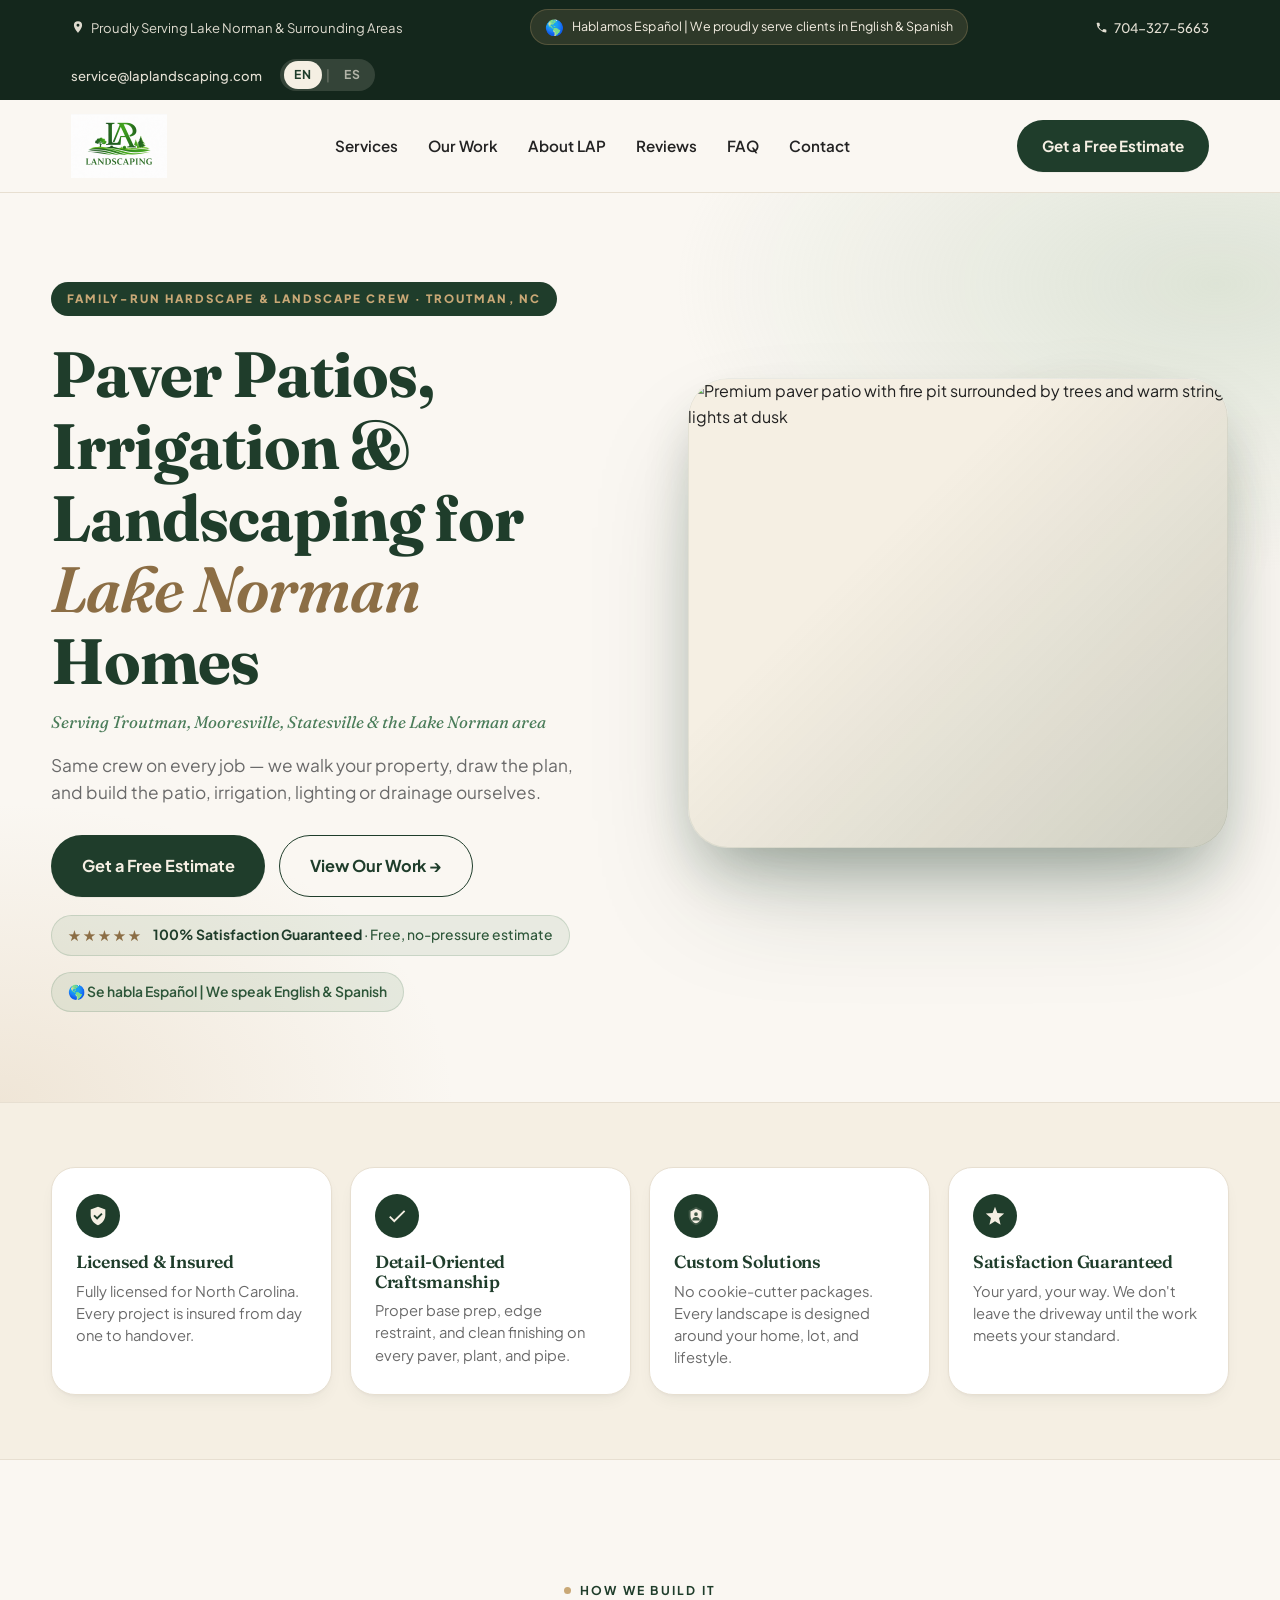
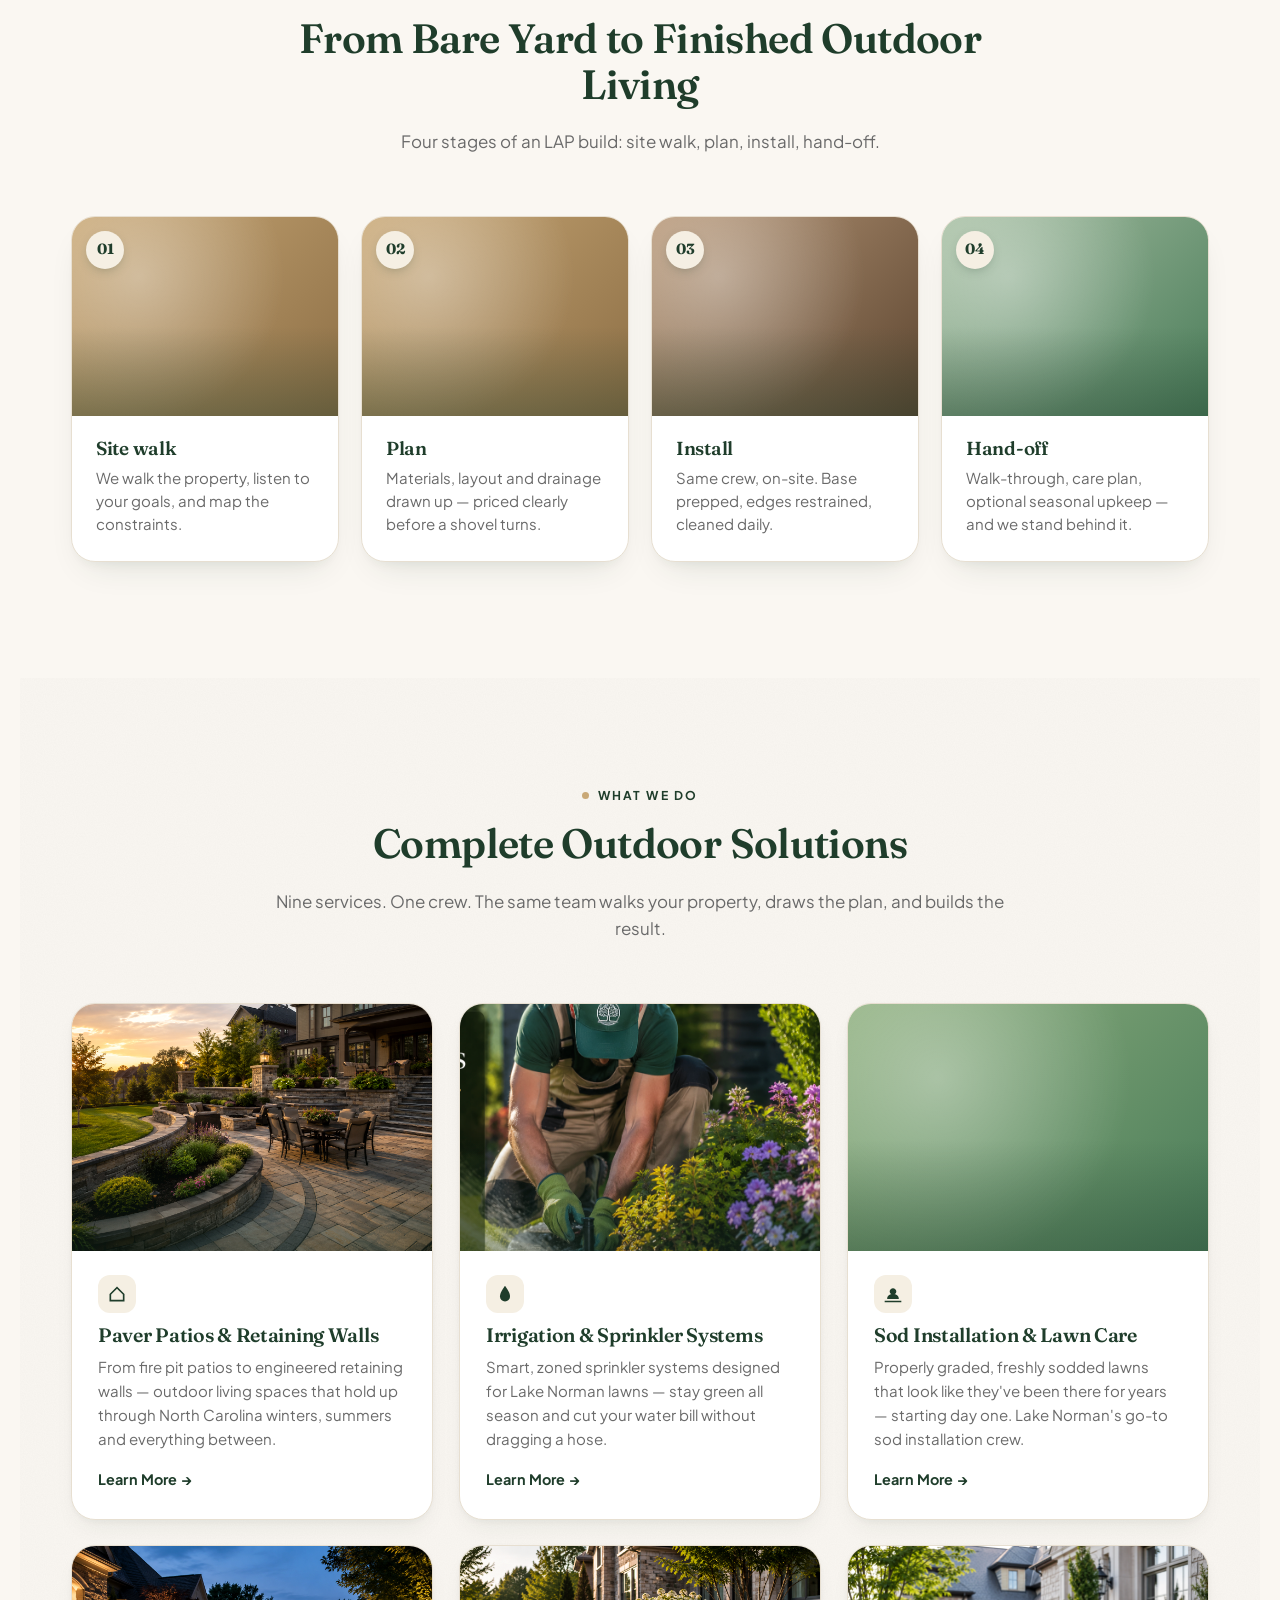
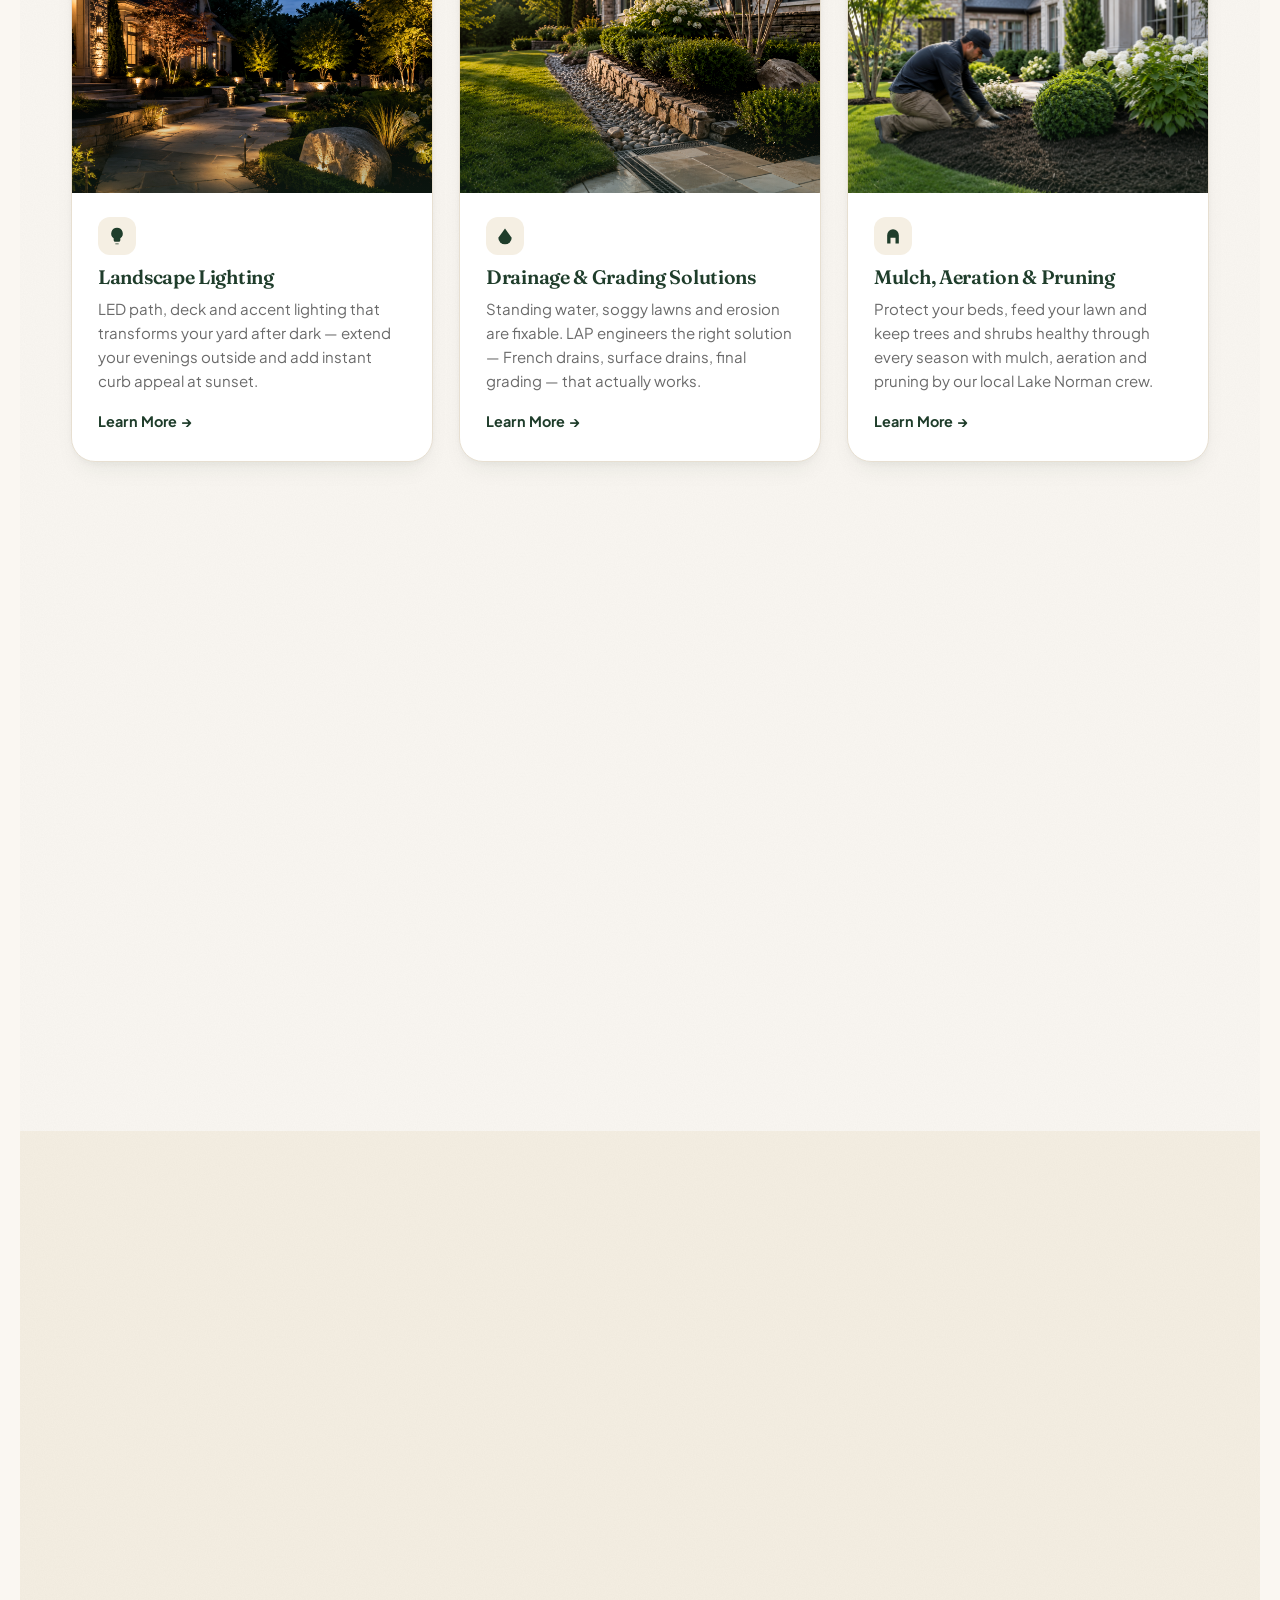
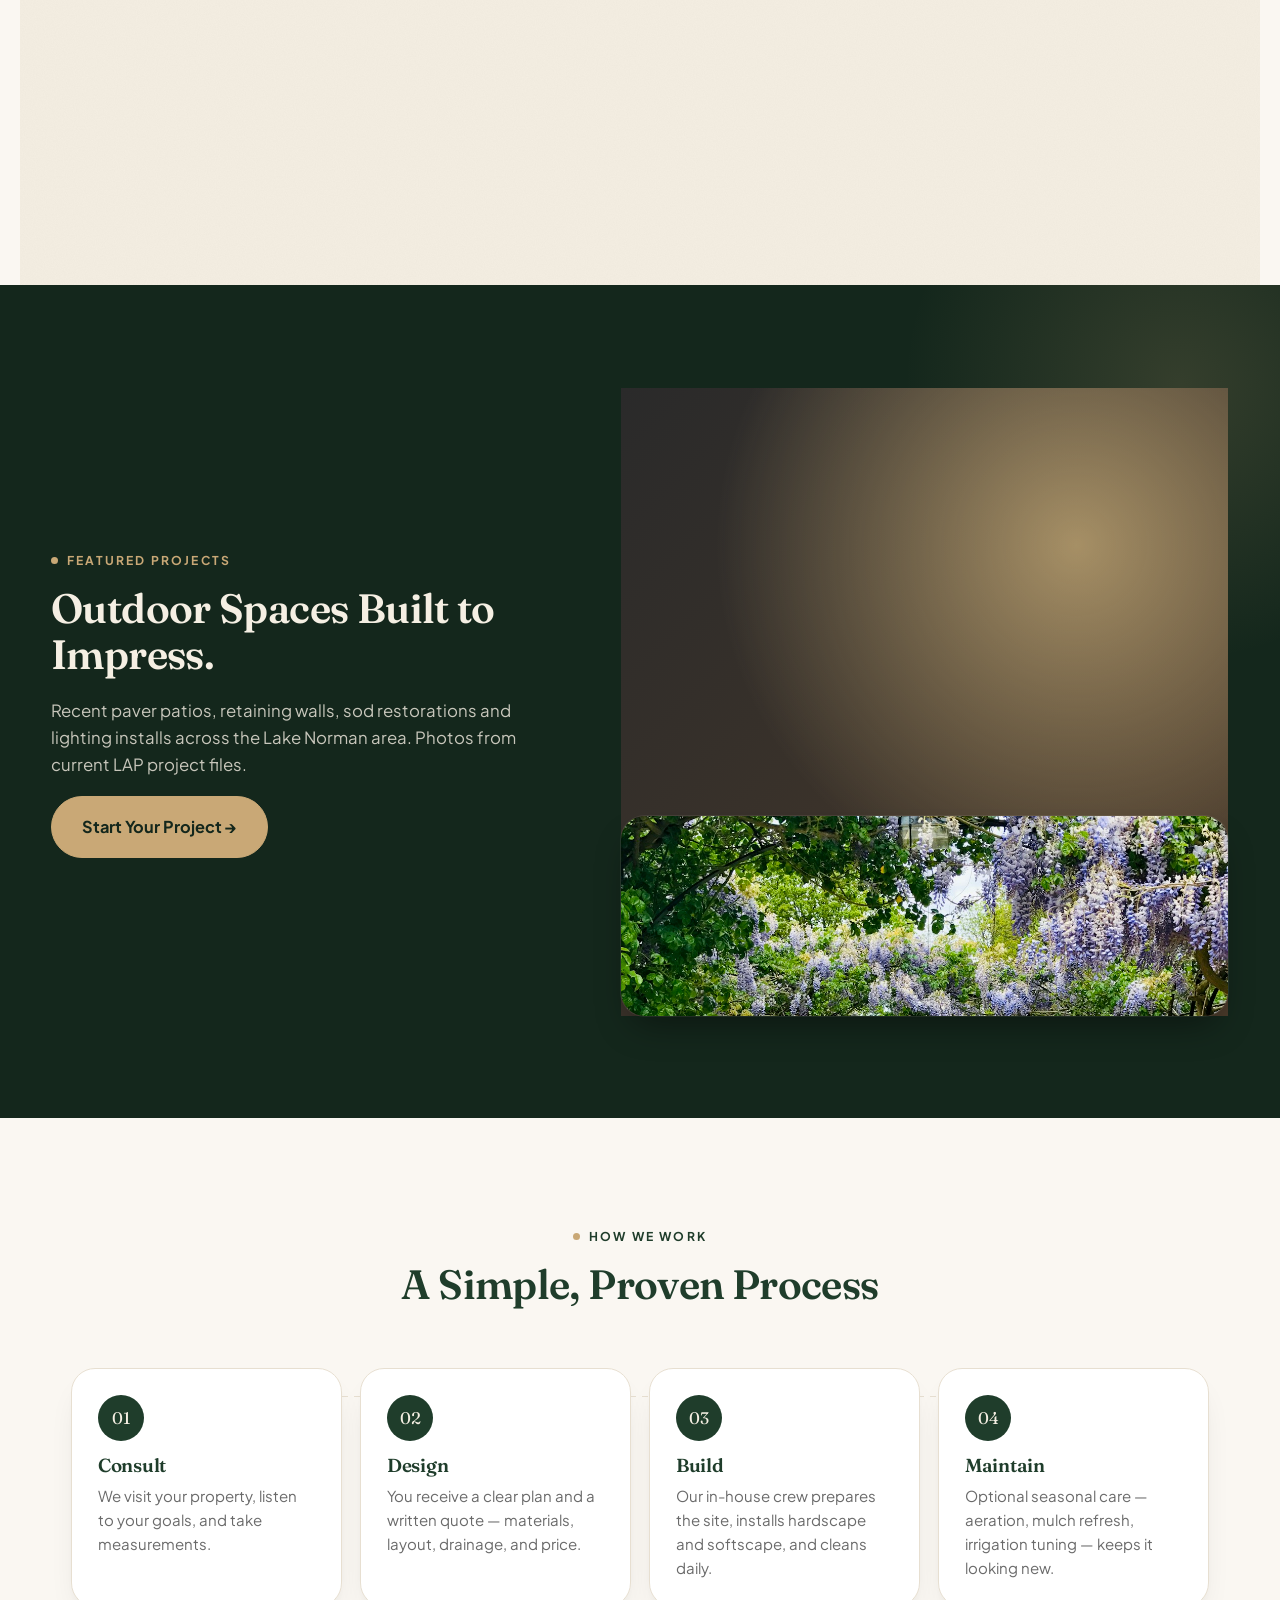
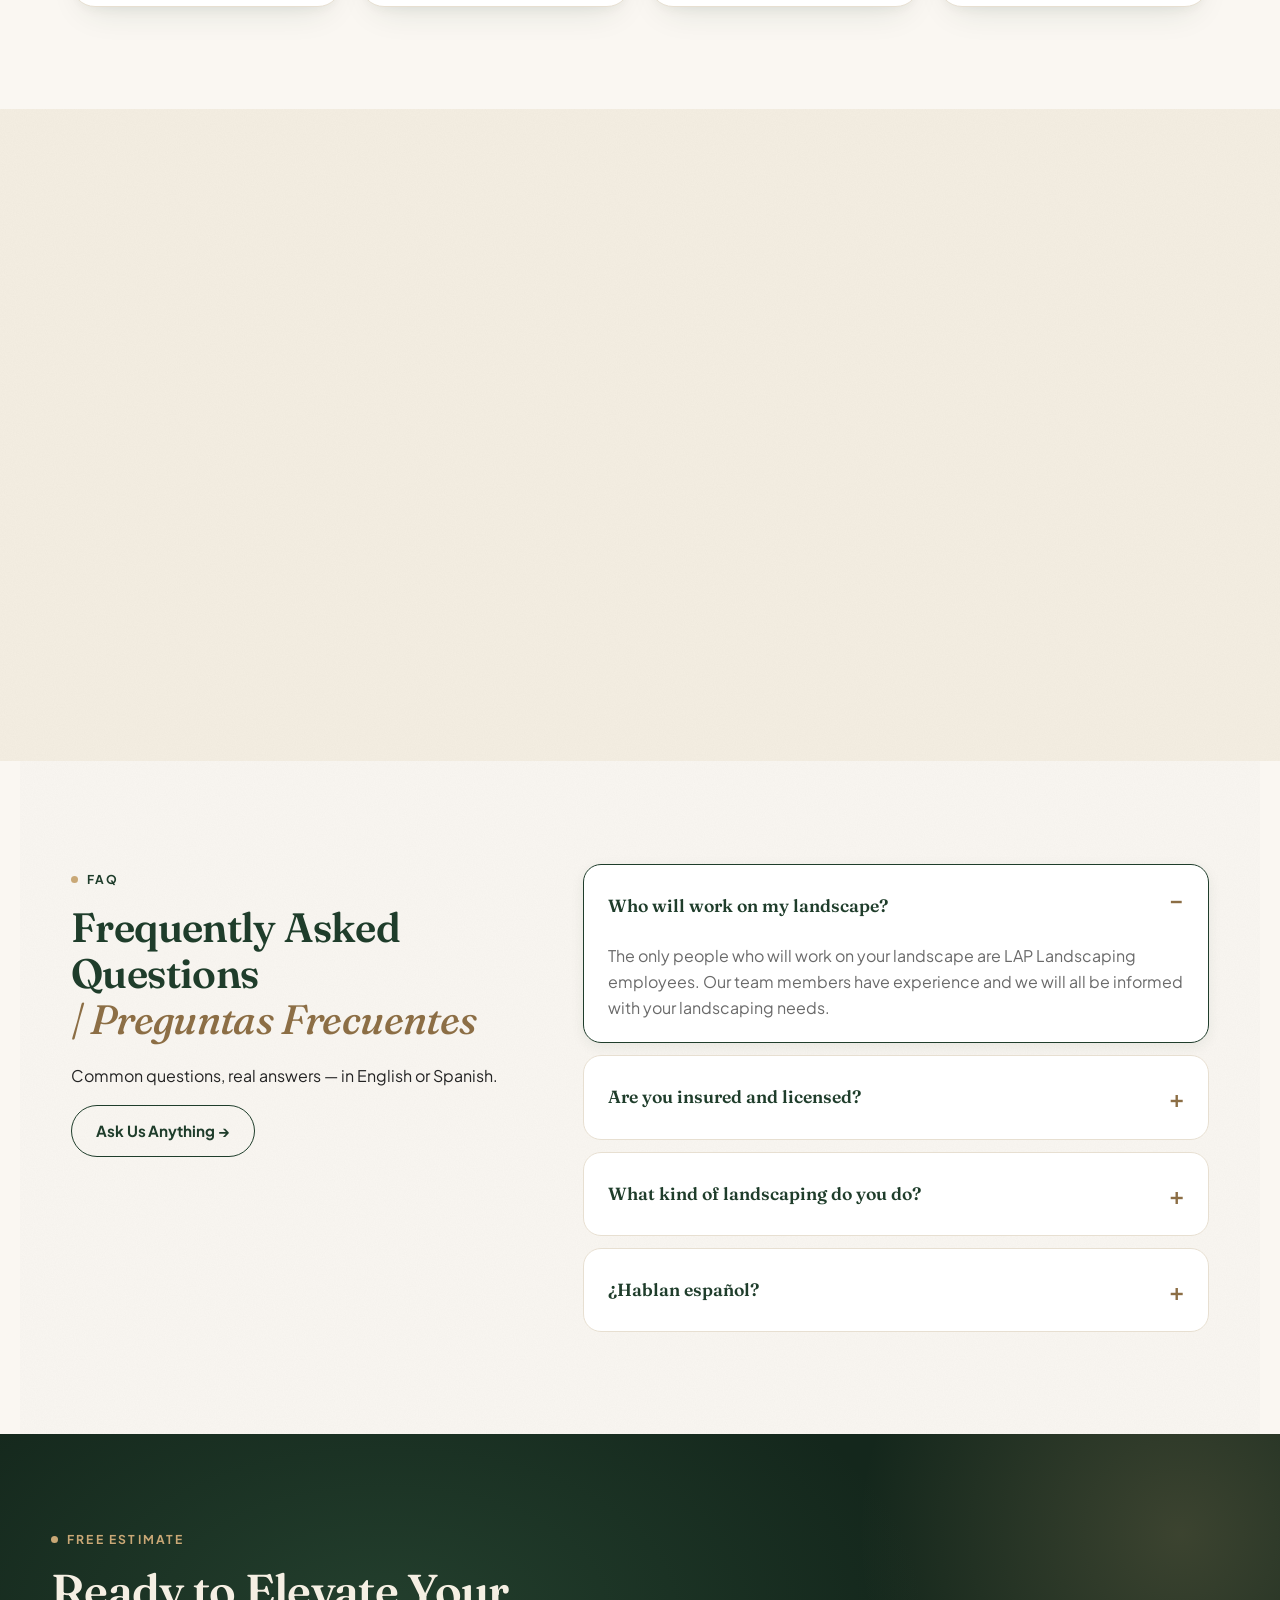
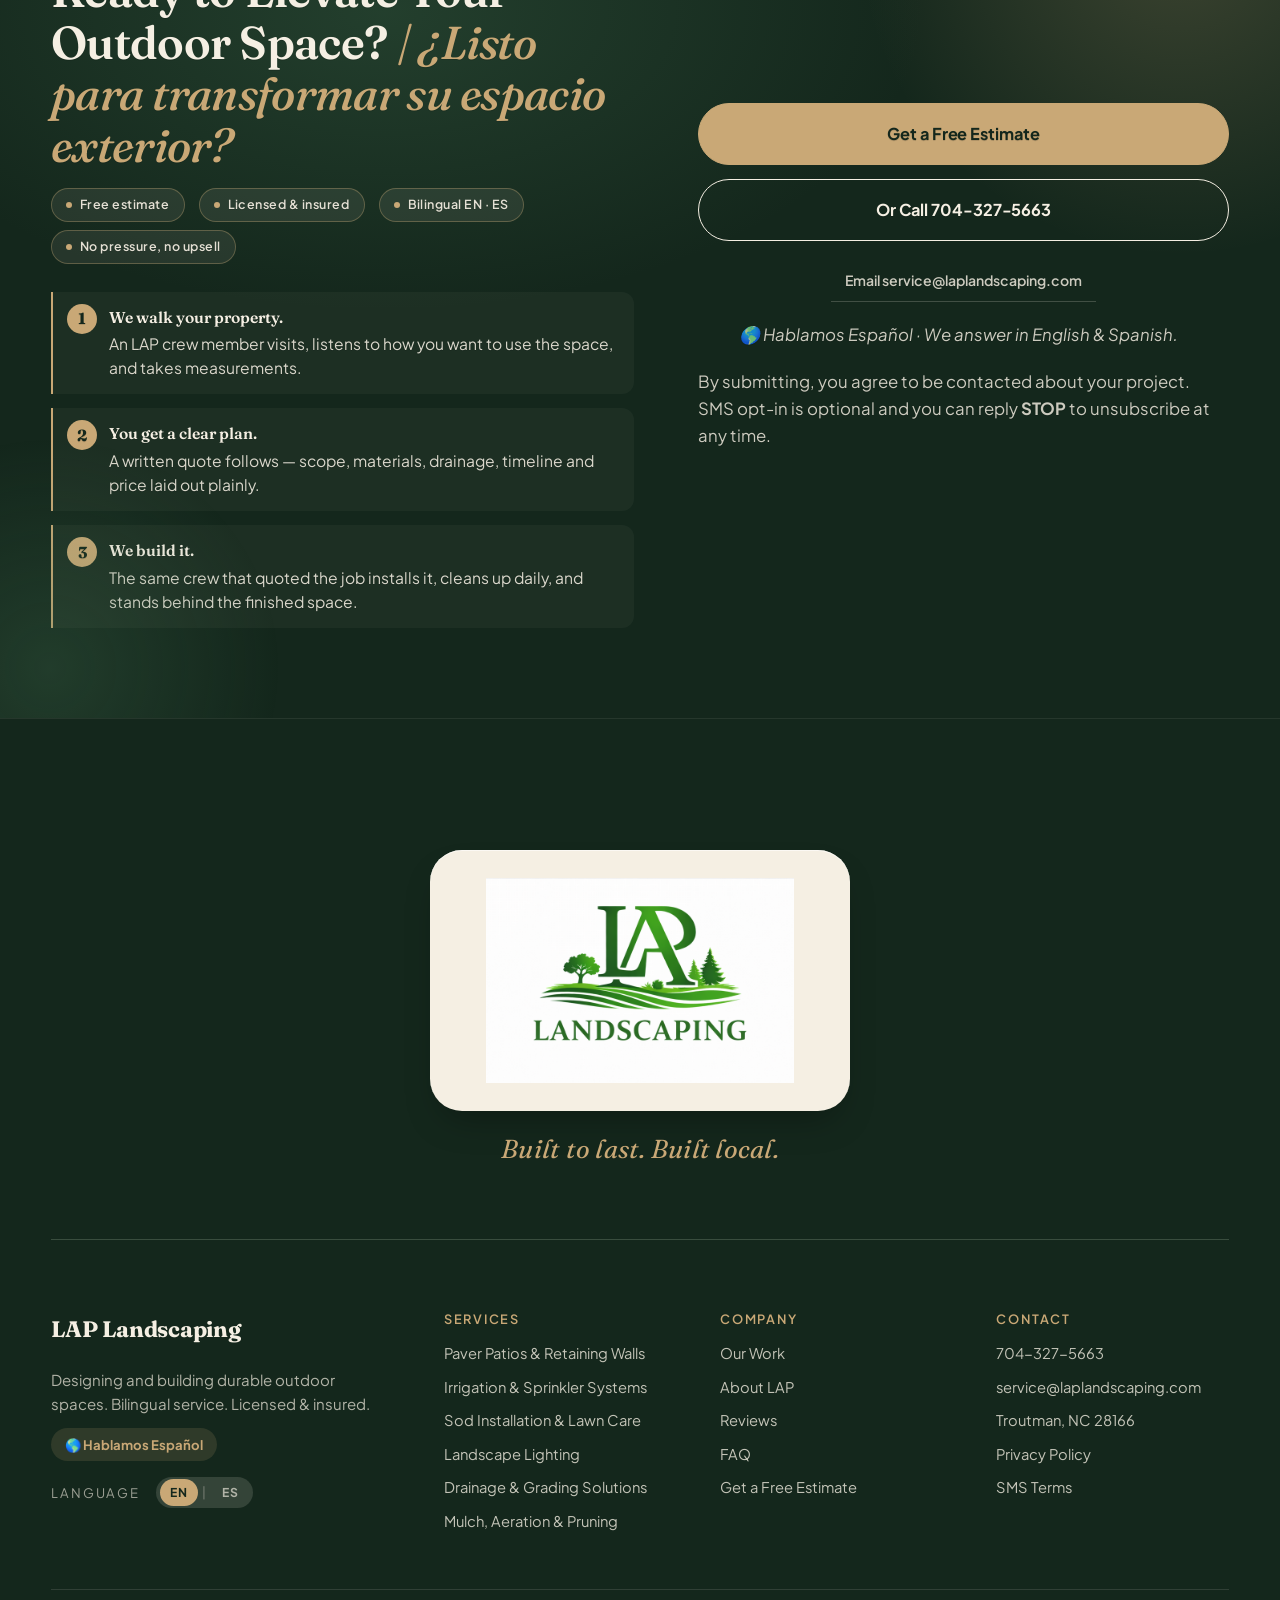
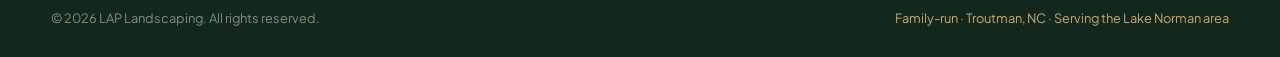
==== index.html @ 4a68ebb1 "feat: add hero photos + LAP logo badge to 3 new service pages" ====
<!doctype html>
<html lang="en" data-lang="en">
<head>
<meta charset="utf-8" />
<meta name="viewport" content="width=device-width, initial-scale=1" />
<title data-i18n="meta.title">Landscaping &amp; Paver Patios in Troutman &amp; Lake Norman NC | LAP</title>
<meta name="description" data-i18n-attr="content" data-i18n="meta.desc" content="LAP Landscaping — family-run hardscape &amp; landscape crew in Troutman NC. Paver patios, irrigation, lighting, drainage. Bilingual. Licensed. Free estimates." />
<meta name="theme-color" content="#1F3D2B" />

<link rel="canonical" href="https://laplandscaping.com/" />
<link rel="alternate" hreflang="en" href="https://laplandscaping.com/" />
<link rel="alternate" hreflang="es" href="https://laplandscaping.com/?lang=es" />
<link rel="alternate" hreflang="x-default" href="https://laplandscaping.com/" />

<meta property="og:type" content="website" />
<meta property="og:site_name" content="LAP Landscaping" />
<meta property="og:title" content="Landscaping & Paver Patios in Troutman & Lake Norman NC | LAP" />
<meta property="og:description" content="Family-run hardscape & landscape crew serving Troutman, Mooresville, Statesville and the Lake Norman area. Bilingual. Licensed & insured. Free estimates." />
<meta property="og:url" content="https://laplandscaping.com/" />
<meta property="og:image" content="https://laplandscaping.com/reference/photos/lap-patio-hero.png" />
<meta property="og:image:width" content="1200" />
<meta property="og:image:height" content="630" />
<meta property="og:locale" content="en_US" />
<meta property="og:locale:alternate" content="es_US" />
<meta name="twitter:card" content="summary_large_image" />
<meta name="twitter:title" content="Landscaping & Paver Patios in Troutman & Lake Norman NC | LAP" />
<meta name="twitter:description" content="Family-run hardscape & landscape crew serving Troutman, Mooresville, Statesville and the Lake Norman area. Bilingual. Licensed. Free estimates." />
<meta name="twitter:image" content="https://laplandscaping.com/reference/photos/lap-patio-hero.png" />

<link rel="preconnect" href="https://fonts.googleapis.com" />
<link rel="preconnect" href="https://fonts.gstatic.com" crossorigin />
<link rel="preconnect" href="https://images.unsplash.com" />
<link href="https://fonts.googleapis.com/css2?family=Fraunces:opsz,wght@9..144,400;9..144,500;9..144,600;9..144,700;9..144,800&family=Plus+Jakarta+Sans:wght@400;500;600;700;800&display=swap" rel="stylesheet" />
<link rel="icon" href="reference/lap-logo.png" type="image/png" />
<link rel="stylesheet" href="styles.css" />

<script type="application/ld+json">
{
  "@context": "https://schema.org",
  "@type": "LandscapingBusiness",
  "@id": "https://laplandscaping.com/#business",
  "name": "LAP Landscaping",
  "url": "https://laplandscaping.com/",
  "image": "https://laplandscaping.com/reference/photos/lap-patio-hero.png",
  "logo": "https://laplandscaping.com/reference/lap-logo.png",
  "telephone": "+1-704-327-5663",
  "email": "service@laplandscaping.com",
  "priceRange": "$$",
  "address": {
    "@type": "PostalAddress",
    "streetAddress": "",
    "addressLocality": "Troutman",
    "addressRegion": "NC",
    "postalCode": "28166",
    "addressCountry": "US"
  },
  "geo": {
    "@type": "GeoCoordinates",
    "latitude": 35.6843,
    "longitude": -80.8970
  },
  "areaServed": [
    {"@type": "City", "name": "Troutman"},
    {"@type": "City", "name": "Mooresville"},
    {"@type": "City", "name": "Statesville"},
    {"@type": "City", "name": "Davidson"},
    {"@type": "City", "name": "Cornelius"},
    {"@type": "City", "name": "Huntersville"},
    {"@type": "Place", "name": "Lake Norman"}
  ],
  "openingHoursSpecification": [
    {"@type": "OpeningHoursSpecification", "dayOfWeek": ["Monday","Tuesday","Wednesday","Thursday","Friday"], "opens": "07:00", "closes": "17:00"},
    {"@type": "OpeningHoursSpecification", "dayOfWeek": "Saturday", "opens": "08:00", "closes": "14:00"}
  ],
  "knowsLanguage": ["en", "es"],
  "makesOffer": [
    {"@type": "Offer", "itemOffered": {"@type": "Service", "name": "Paver Patios & Retaining Walls"}},
    {"@type": "Offer", "itemOffered": {"@type": "Service", "name": "Irrigation & Sprinkler Systems"}},
    {"@type": "Offer", "itemOffered": {"@type": "Service", "name": "Sod Installation & Lawn Care"}},
    {"@type": "Offer", "itemOffered": {"@type": "Service", "name": "Landscape Lighting"}},
    {"@type": "Offer", "itemOffered": {"@type": "Service", "name": "Drainage & Grading Solutions"}},
    {"@type": "Offer", "itemOffered": {"@type": "Service", "name": "Mulch, Aeration & Pruning"}}
  ]
}
</script>
<script type="application/ld+json">
{
  "@context": "https://schema.org",
  "@type": "FAQPage",
  "mainEntity": [
    {
      "@type": "Question",
      "name": "Who will work on my landscape?",
      "acceptedAnswer": {"@type": "Answer", "text": "Only LAP Landscaping employees work on your landscape. The same crew that quotes the job is the crew that builds it."}
    },
    {
      "@type": "Question",
      "name": "Are you insured and licensed?",
      "acceptedAnswer": {"@type": "Answer", "text": "Yes. LAP Landscaping carries the licenses required for our area and insurance on every project."}
    },
    {
      "@type": "Question",
      "name": "What kind of landscaping do you do?",
      "acceptedAnswer": {"@type": "Answer", "text": "Paver patios, walkways, retaining walls, irrigation and sprinkler systems, sod installation, landscape lighting, drainage and grading, mulch, aeration, pruning, tree and shrub installation."}
    },
    {
      "@type": "Question",
      "name": "¿Hablan español?",
      "acceptedAnswer": {"@type": "Answer", "text": "Sí. Tenemos personal bilingüe disponible. Solicite su presupuesto gratuito sin compromiso — atendemos en inglés y español."}
    }
  ]
}
</script>
</head>
<body>

<!-- ========== UTILITY BAR ========== -->
<div class="util" aria-label="Service area and contact">
  <div class="util-inner">
    <span class="util-loc">
      <svg viewBox="0 0 24 24" width="14" height="14" aria-hidden="true"><path fill="currentColor" d="M12 2a7 7 0 0 0-7 7c0 5 7 13 7 13s7-8 7-13a7 7 0 0 0-7-7Zm0 9.5A2.5 2.5 0 1 1 12 6.5a2.5 2.5 0 0 1 0 5Z"/></svg>
      <span data-i18n="util.area">Proudly Serving Lake Norman &amp; Surrounding Areas</span>
    </span>
    <span class="util-spacer" aria-hidden="true"></span>
    <span class="util-bilingual">
      <span class="bilingual-flag" aria-hidden="true">🌎</span>
      <span data-i18n="util.bilingual">Hablamos Español | We proudly serve clients in English &amp; Spanish</span>
    </span>
    <span class="util-spacer" aria-hidden="true"></span>
    <a class="util-link" href="tel:+17043275663" aria-label="Call 704-327-5663">
      <svg viewBox="0 0 24 24" width="13" height="13" aria-hidden="true"><path fill="currentColor" d="M6.6 10.8a15.5 15.5 0 0 0 6.6 6.6l2.2-2.2a1 1 0 0 1 1-.25 11.4 11.4 0 0 0 3.6.57 1 1 0 0 1 1 1V20a1 1 0 0 1-1 1A18 18 0 0 1 3 4a1 1 0 0 1 1-1h3.5a1 1 0 0 1 1 1 11.4 11.4 0 0 0 .57 3.6 1 1 0 0 1-.25 1Z"/></svg>
      704-327-5663
    </a>
    <a class="util-link util-mail" href="mailto:service@laplandscaping.com">service@laplandscaping.com</a>
    <div class="lang-toggle" role="group" aria-label="Language">
      <button type="button" class="lang-btn is-active" data-lang-btn="en" aria-pressed="true">EN</button>
      <span aria-hidden="true">|</span>
      <button type="button" class="lang-btn" data-lang-btn="es" aria-pressed="false">ES</button>
    </div>
  </div>
</div>

<!-- ========== HEADER ========== -->
<header class="hdr" id="top">
  <div class="hdr-inner">
    <a href="#top" class="brand" aria-label="LAP Landscaping home">
      <img src="reference/lap-logo.png" alt="LAP Landscaping" class="brand-logo" />
    </a>
    <nav class="nav" aria-label="Primary">
      <a href="#services" data-i18n="nav.services">Services</a>
      <a href="#projects" data-i18n="nav.work">Our Work</a>
      <a href="#about" data-i18n="nav.about">About LAP</a>
      <a href="#reviews" data-i18n="nav.reviews">Reviews</a>
      <a href="#faq" data-i18n="nav.faq">FAQ</a>
      <a href="#contact" data-i18n="nav.contact">Contact</a>
    </nav>
    <a class="btn btn-primary nav-cta" href="#contact" data-i18n="cta.estimate">Get a Free Estimate</a>
    <button class="nav-toggle" aria-label="Toggle navigation" aria-expanded="false" aria-controls="mnav">
      <span></span><span></span><span></span>
    </button>
  </div>
  <div class="mnav" id="mnav" hidden>
    <a href="#services" data-i18n="nav.services">Services</a>
    <a href="#projects" data-i18n="nav.work">Our Work</a>
    <a href="#about" data-i18n="nav.about">About LAP</a>
    <a href="#reviews" data-i18n="nav.reviews">Reviews</a>
    <a href="#faq" data-i18n="nav.faq">FAQ</a>
    <a href="#contact" data-i18n="nav.contact">Contact</a>
    <a class="btn btn-primary" href="#contact" data-i18n="cta.estimate">Get a Free Estimate</a>
  </div>
</header>

<!-- ========== HERO ========== -->
<section class="hero">
  <div class="hero-bg" aria-hidden="true"></div>
  <div class="hero-inner">
    <div class="hero-copy reveal">
      <span class="hero-pill" data-i18n="hero.pill">Family-run hardscape &amp; landscape crew · Troutman, NC</span>
      <h1 data-i18n-html="hero.title">Paver Patios, Irrigation &amp; Landscaping for <em>Lake Norman</em> Homes</h1>
      <p class="hero-region" data-i18n="hero.region">Serving Troutman, Mooresville, Statesville &amp; the Lake Norman area</p>
      <p class="hero-lede" data-i18n="hero.lede">Same crew on every job — we walk your property, draw the plan, and build the patio, irrigation, lighting or drainage ourselves.</p>
      <div class="hero-cta">
        <a class="btn btn-primary btn-lg" href="#contact" data-i18n="cta.estimate">Get a Free Estimate</a>
        <a class="btn btn-ghost btn-lg" href="#projects" data-i18n="cta.work">View Our Work →</a>
      </div>
      <p class="hero-trust" data-i18n-html="hero.trust"><span class="hero-trust-stars" aria-hidden="true">★★★★★</span><span><strong>100% Satisfaction Guaranteed</strong> · Free, no-pressure estimate</span></p>
      <p class="hero-bilingual" data-i18n="hero.bilingual">🌎 Se habla Español | We speak English &amp; Spanish</p>
    </div>
    <div class="hero-art reveal">
      <div class="hero-photo-wrap">
        <img class="hero-photo" src="https://images.unsplash.com/photo-1700417503621-10376abb381f?auto=format&fit=crop&w=1600&q=85" alt="Premium paver patio with fire pit surrounded by trees and warm string lights at dusk" loading="eager" data-fallback-tile="lighting" />
      </div>
    </div>
  </div>
</section>

<!-- ========== TRUST ROW ========== -->
<section class="trust-row" aria-label="Why LAP">
  <div class="trust-inner">
    <div class="trust-card reveal">
      <span class="trust-ico" aria-hidden="true">
        <svg viewBox="0 0 24 24" width="22" height="22"><path fill="currentColor" d="M12 2 4 5v6c0 5 3.4 9.6 8 11 4.6-1.4 8-6 8-11V5l-8-3Zm-1 14-4-4 1.4-1.4L11 13.2l4.6-4.6L17 10l-6 6Z"/></svg>
      </span>
      <h3 data-i18n="trust.t1">Licensed &amp; Insured</h3>
      <p data-i18n="trust.p1">Fully licensed for North Carolina. Every project is insured from day one to handover.</p>
    </div>
    <div class="trust-card reveal">
      <span class="trust-ico" aria-hidden="true">
        <svg viewBox="0 0 24 24" width="22" height="22"><path fill="currentColor" d="m9 16.2-4.2-4.2-1.4 1.4L9 19l12-12-1.4-1.4L9 16.2Z"/></svg>
      </span>
      <h3 data-i18n="trust.t2">Detail-Oriented Craftsmanship</h3>
      <p data-i18n="trust.p2">Proper base prep, edge restraint, and clean finishing on every paver, plant, and pipe.</p>
    </div>
    <div class="trust-card reveal">
      <span class="trust-ico" aria-hidden="true">
        <svg viewBox="0 0 24 24" width="22" height="22"><path fill="currentColor" d="M12 2 4 6v6c0 5 4 9 8 10 4-1 8-5 8-10V6l-8-4Z" opacity=".15"/><path fill="currentColor" d="M12 4 6 7v5c0 4 3 7.4 6 8 3-.6 6-4 6-8V7l-6-3Zm0 4a2 2 0 1 1 0 4 2 2 0 0 1 0-4Zm0 5c2.2 0 4 1.3 4 3v1H8v-1c0-1.7 1.8-3 4-3Z"/></svg>
      </span>
      <h3 data-i18n="trust.t3">Custom Solutions</h3>
      <p data-i18n="trust.p3">No cookie-cutter packages. Every landscape is designed around your home, lot, and lifestyle.</p>
    </div>
    <div class="trust-card reveal">
      <span class="trust-ico" aria-hidden="true">
        <svg viewBox="0 0 24 24" width="22" height="22"><path fill="currentColor" d="M12 2 14.6 8.6 22 9.3l-5.6 4.9 1.7 7.3L12 17.8 5.9 21.5l1.7-7.3L2 9.3l7.4-.7Z"/></svg>
      </span>
      <h3 data-i18n="trust.t4">Satisfaction Guaranteed</h3>
      <p data-i18n="trust.p4">Your yard, your way. We don't leave the driveway until the work meets your standard.</p>
    </div>
  </div>
</section>

<!-- ========== PROCESS GALLERY ========== -->
<section class="section process-gallery">
  <div class="section-head reveal">
    <span class="eyebrow"><span class="dot"></span> <span data-i18n="pg.eyebrow">How We Build It</span></span>
    <h2 data-i18n="pg.title">From Bare Yard to Finished Outdoor Living</h2>
    <p class="lede" data-i18n="pg.lede">Four stages of an LAP build: site walk, plan, install, hand-off.</p>
  </div>
  <ol class="pg-grid">
    <li class="pg-card reveal">
      <div class="pg-media">
        <img src="https://images.unsplash.com/photo-1758574697284-8e84046a45ae?auto=format&fit=crop&w=900&q=80" alt="Worker measuring a site with tape and pencil during a consultation walk" loading="lazy" data-fallback-tile="patio" />
        <span class="pg-n">01</span>
      </div>
      <div class="pg-body">
        <h3 data-i18n="pg.s1.h">Site walk</h3>
        <p data-i18n="pg.s1.p">We walk the property, listen to your goals, and map the constraints.</p>
      </div>
    </li>
    <li class="pg-card reveal">
      <div class="pg-media">
        <img src="https://images.unsplash.com/photo-1724786594289-41ebbf53a35b?auto=format&fit=crop&w=900&q=80" alt="Architectural plan of a formal garden with geometric layouts" loading="lazy" data-fallback-tile="patio" />
        <span class="pg-n">02</span>
      </div>
      <div class="pg-body">
        <h3 data-i18n="pg.s2.h">Plan</h3>
        <p data-i18n="pg.s2.p">Materials, layout and drainage drawn up — priced clearly before a shovel turns.</p>
      </div>
    </li>
    <li class="pg-card reveal">
      <div class="pg-media">
        <img src="https://images.unsplash.com/photo-1761415451360-3847fc21bc79?auto=format&fit=crop&w=900&q=80" alt="Gardener laying stones in a flower bed during a landscape install" loading="lazy" data-fallback-tile="walls" />
        <span class="pg-n">03</span>
      </div>
      <div class="pg-body">
        <h3 data-i18n="pg.s3.h">Install</h3>
        <p data-i18n="pg.s3.p">Same crew, on-site. Base prepped, edges restrained, cleaned daily.</p>
      </div>
    </li>
    <li class="pg-card reveal">
      <div class="pg-media">
        <img src="https://images.unsplash.com/photo-1759577085348-7b7d9fb537a4?auto=format&fit=crop&w=900&q=80" alt="Mulched planted beds and seasonal maintenance after hand-off" loading="lazy" data-fallback-tile="lawn" />
        <span class="pg-n">04</span>
      </div>
      <div class="pg-body">
        <h3 data-i18n="pg.s4.h">Hand-off</h3>
        <p data-i18n="pg.s4.p">Walk-through, care plan, optional seasonal upkeep — and we stand behind it.</p>
      </div>
    </li>
  </ol>
</section>

<!-- ========== SERVICES ========== -->
<section class="section services-section" id="services">
  <div class="section-head reveal">
    <span class="eyebrow"><span class="dot"></span> <span data-i18n="services.eyebrow">What We Do</span></span>
    <h2 data-i18n="services.title">Complete Outdoor Solutions</h2>
    <p class="lede" data-i18n="services.lede">Nine services. One crew. The same team walks your property, draws the plan, and builds the result.</p>
  </div>

  <div class="services-grid">
    <a class="svc-card reveal" href="services/paver-patios-retaining-walls.html" data-tile="patio">
      <div class="svc-img">
        <img src="reference/photos/lap-patio-hero.png" alt="Curved paver patio with stone retaining walls, fire pit and outdoor dining at golden hour" loading="lazy" data-fallback-tile="patio" />
      </div>
      <div class="svc-body">
        <span class="svc-icon" aria-hidden="true">
          <svg viewBox="0 0 24 24" width="20" height="20"><path fill="currentColor" d="M3 12 12 3l9 9v9H3v-9Zm9-6.2L5 12.5V19h14v-6.5L12 5.8Z"/></svg>
        </span>
        <h3 data-i18n="svc.patio.h">Paver Patios &amp; Retaining Walls</h3>
        <p data-i18n="svc.patio.p">From fire pit patios to engineered retaining walls — outdoor living spaces that hold up through North Carolina winters, summers and everything between.</p>
        <span class="svc-link" data-i18n="svc.learn">Learn More →</span>
      </div>
    </a>

    <a class="svc-card reveal" href="services/irrigation-sprinkler-systems.html" data-tile="irrigation">
      <div class="svc-img">
        <img src="reference/photos/lap-irrigation-hero.png" alt="Landscaper installing a sprinkler head with active spray in a planted bed" loading="lazy" data-fallback-tile="irrigation" />
      </div>
      <div class="svc-body">
        <span class="svc-icon" aria-hidden="true">
          <svg viewBox="0 0 24 24" width="20" height="20"><path fill="currentColor" d="M12 2c4 6 6 9 6 13a6 6 0 0 1-12 0c0-4 2-7 6-13Z"/></svg>
        </span>
        <h3 data-i18n="svc.irr.h">Irrigation &amp; Sprinkler Systems</h3>
        <p data-i18n="svc.irr.p">Smart, zoned sprinkler systems designed for Lake Norman lawns — stay green all season and cut your water bill without dragging a hose.</p>
        <span class="svc-link" data-i18n="svc.learn">Learn More →</span>
      </div>
    </a>

    <a class="svc-card reveal" href="services/sod-installation-lawn-care.html" data-tile="sod">
      <div class="svc-img">
        <img src="https://images.unsplash.com/photo-1734079692079-aae7e24a7035?auto=format&fit=crop&w=900&q=80" alt="Walking on freshly installed sod lawn" loading="lazy" data-fallback-tile="sod" />
      </div>
      <div class="svc-body">
        <span class="svc-icon" aria-hidden="true">
          <svg viewBox="0 0 24 24" width="20" height="20"><path fill="currentColor" d="M2 20h20v2H2v-2Zm3-2c0-4 3-6 7-6s7 2 7 6H5Zm3-9c0-2 2-4 4-4s4 2 4 4-2 4-4 4-4-2-4-4Z"/></svg>
        </span>
        <h3 data-i18n="svc.sod.h">Sod Installation &amp; Lawn Care</h3>
        <p data-i18n="svc.sod.p">Properly graded, freshly sodded lawns that look like they've been there for years — starting day one. Lake Norman's go-to sod installation crew.</p>
        <span class="svc-link" data-i18n="svc.learn">Learn More →</span>
      </div>
    </a>

    <a class="svc-card reveal" href="services/landscape-lighting.html" data-tile="lighting">
      <div class="svc-img">
        <img src="reference/photos/lap-lighting-hero.png" alt="Premium landscape lighting on a stone walkway with uplit trees and warm path lights at dusk" loading="lazy" data-fallback-tile="lighting" />
      </div>
      <div class="svc-body">
        <span class="svc-icon" aria-hidden="true">
          <svg viewBox="0 0 24 24" width="20" height="20"><path fill="currentColor" d="M12 2a7 7 0 0 0-4 12.7V17a2 2 0 0 0 2 2h4a2 2 0 0 0 2-2v-2.3A7 7 0 0 0 12 2Zm-2 19h4v1h-4v-1Z"/></svg>
        </span>
        <h3 data-i18n="svc.light.h">Landscape Lighting</h3>
        <p data-i18n="svc.light.p">LED path, deck and accent lighting that transforms your yard after dark — extend your evenings outside and add instant curb appeal at sunset.</p>
        <span class="svc-link" data-i18n="svc.learn">Learn More →</span>
      </div>
    </a>

    <a class="svc-card reveal" href="services/drainage-grading-solutions.html" data-tile="drainage">
      <div class="svc-img">
        <img src="reference/photos/lap-drainage-hero.png" alt="Stone dry-creek drainage with river rocks and iron drain grate alongside a flagstone walkway and planted beds" loading="lazy" data-fallback-tile="drainage" />
      </div>
      <div class="svc-body">
        <span class="svc-icon" aria-hidden="true">
          <svg viewBox="0 0 24 24" width="20" height="20"><path fill="currentColor" d="M12 3 4 14a8 8 0 1 0 16 0L12 3Z"/></svg>
        </span>
        <h3 data-i18n="svc.drain.h">Drainage &amp; Grading Solutions</h3>
        <p data-i18n="svc.drain.p">Standing water, soggy lawns and erosion are fixable. LAP engineers the right solution — French drains, surface drains, final grading — that actually works.</p>
        <span class="svc-link" data-i18n="svc.learn">Learn More →</span>
      </div>
    </a>

    <a class="svc-card reveal" href="services/mulch-aeration-pruning.html" data-tile="lawn">
      <div class="svc-img">
        <img src="reference/photos/lap-mulch-hero.png" alt="Landscaper kneeling to spread fresh mulch around boxwood and hydrangea beds at a residential home" loading="lazy" data-fallback-tile="lawn" />
      </div>
      <div class="svc-body">
        <span class="svc-icon" aria-hidden="true">
          <svg viewBox="0 0 24 24" width="20" height="20"><path fill="currentColor" d="M5 21V11a7 7 0 0 1 14 0v10h-4v-7H9v7H5Z"/></svg>
        </span>
        <h3 data-i18n="svc.lawn.h">Mulch, Aeration &amp; Pruning</h3>
        <p data-i18n="svc.lawn.p">Protect your beds, feed your lawn and keep trees and shrubs healthy through every season with mulch, aeration and pruning by our local Lake Norman crew.</p>
        <span class="svc-link" data-i18n="svc.learn">Learn More →</span>
      </div>
    </a>

    <a class="svc-card reveal" href="services/travertine-natural-stone.html" data-tile="stone">
      <div class="svc-img">
        <img src="reference/photos/lap-travertine-hero.png" alt="Travertine stone walkway and steps with natural stone walls and lush landscaping at golden hour" loading="lazy" data-fallback-tile="stone" />
      </div>
      <div class="svc-body">
        <span class="svc-icon" aria-hidden="true">
          <svg viewBox="0 0 24 24" width="20" height="20"><path fill="currentColor" d="M12 2 2 9.5l10 12.5 10-12.5L12 2Zm0 3.2 7.2 9-7.2 9-7.2-9 7.2-9Z"/></svg>
        </span>
        <h3 data-i18n="svc.stone.h">Travertine &amp; Natural Stone</h3>
        <p data-i18n="svc.stone.p">Florida tumbled travertine pool decks, marble patios and natural stone walkways — mortar-set on proper base and sealed to handle heat, pool chemicals and heavy foot traffic.</p>
        <span class="svc-link" data-i18n="svc.learn">Learn More →</span>
      </div>
    </a>

    <a class="svc-card reveal" href="services/concrete-work.html" data-tile="concrete">
      <div class="svc-img">
        <img src="reference/photos/lap-concrete-hero.png" alt="Modern concrete driveway and steps with landscape lighting at dusk" loading="lazy" data-fallback-tile="concrete" />
      </div>
      <div class="svc-body">
        <span class="svc-icon" aria-hidden="true">
          <svg viewBox="0 0 24 24" width="20" height="20"><path fill="currentColor" d="M3 3h18v18H3V3Zm2 2v14h14V5H5Zm2 2h10v2H7V7Zm0 4h10v2H7v-2Zm0 4h6v2H7v-2Z"/></svg>
        </span>
        <h3 data-i18n="svc.concrete.h">Concrete Work</h3>
        <p data-i18n="svc.concrete.p">Concrete driveways, sidewalks and slab patios done right — compacted base, control joints placed to prevent cracking, and a clean finish that holds up season after season.</p>
        <span class="svc-link" data-i18n="svc.learn">Learn More →</span>
      </div>
    </a>

    <a class="svc-card reveal" href="services/drywall-finishing.html" data-tile="drywall">
      <div class="svc-img">
        <img src="reference/photos/lap-drywall-hero.png" alt="Clean drywall installation with taped joints and smooth finish ready for paint" loading="lazy" data-fallback-tile="drywall" />
      </div>
      <div class="svc-body">
        <span class="svc-icon" aria-hidden="true">
          <svg viewBox="0 0 24 24" width="20" height="20"><path fill="currentColor" d="M2 4h20v16H2V4Zm2 2v12h16V6H4Zm2 2h12v2H6V8Zm0 4h12v2H6v-2Zm0 4h8v2H6v-2Z"/></svg>
        </span>
        <h3 data-i18n="svc.dry.h">Drywall &amp; Finishing</h3>
        <p data-i18n="svc.dry.p">Gypsum board hung, joints taped, floated and texture matched — walls and ceilings delivered completely paint-ready, no rough spots, no callbacks.</p>
        <span class="svc-link" data-i18n="svc.learn">Learn More →</span>
      </div>
    </a>
  </div>
</section>

<!-- ========== ABOUT ========== -->
<section class="section about-section" id="about">
  <div class="about-grid">
    <div class="about-cluster reveal" aria-hidden="true">
      <img class="ac-img ac-1" src="reference/photos/modern-home.jpg" alt="Finished landscape archway through mature plantings — LAP Landscaping work" loading="lazy" data-fallback-tile="patio" />
      <img class="ac-img ac-2" src="https://images.unsplash.com/photo-1761637823407-ef47925c2714?auto=format&fit=crop&w=900&q=80" alt="Recent paver patio and stone seating build" loading="lazy" data-fallback-tile="sod" />
      <img class="ac-img ac-3" src="https://images.unsplash.com/photo-1680699231780-ed1966cb70bd?auto=format&fit=crop&w=900&q=80" alt="Hands-on stonework detail — illustrative of crew install craftsmanship" loading="lazy" data-fallback-tile="patio" />
      <div class="ac-badge">
        <strong data-i18n="about.badge.t">Local Crew</strong>
        <span data-i18n="about.badge.s">No subs · No shortcuts</span>
      </div>
    </div>
    <div class="about-copy reveal">
      <span class="eyebrow"><span class="dot"></span> <span data-i18n="about.eyebrow">About LAP</span></span>
      <h2 data-i18n="about.title">Built on Integrity. Focused on Quality. Proudly Local.</h2>
      <p data-i18n="about.p">LAP Landscaping is a small, family-run crew based in Troutman, NC. We do hardscape and landscape work for homeowners across the Lake Norman area. The same team walks your property, draws the plan, and builds it — no subs, no surprises.</p>
      <ul class="about-list">
        <li>
          <span class="about-ico" aria-hidden="true">①</span>
          <div data-i18n-html="about.l1"><strong>Single accountable crew.</strong> The people who quote your job are the people who build it.</div>
        </li>
        <li>
          <span class="about-ico" aria-hidden="true">②</span>
          <div data-i18n-html="about.l2"><strong>Hardscape specialists.</strong> Pavers, walls and outdoor living are our craft — not an afterthought.</div>
        </li>
        <li>
          <span class="about-ico" aria-hidden="true">③</span>
          <div data-i18n-html="about.l3"><strong>Bilingual &amp; local.</strong> Full English and Spanish service so every homeowner gets the same clarity.</div>
        </li>
      </ul>
      <a class="btn btn-primary" href="#contact" data-i18n="about.cta">Talk to the LAP Crew</a>
    </div>
  </div>
</section>

<!-- ========== FEATURED PROJECTS ========== -->
<section class="projects-section" id="projects">
  <div class="projects-inner">
    <div class="projects-copy reveal">
      <span class="eyebrow light"><span class="dot light"></span> <span data-i18n="projects.eyebrow">Featured Projects</span></span>
      <h2 data-i18n="projects.title">Outdoor Spaces Built to Impress.</h2>
      <p data-i18n="projects.p">Recent paver patios, retaining walls, sod restorations and lighting installs across the Lake Norman area. Photos from current LAP project files.</p>
      <a class="btn btn-tan btn-lg" href="#contact" data-i18n="projects.cta">Start Your Project →</a>
    </div>
    <div class="projects-mosaic reveal" aria-hidden="true">
      <img class="pm pm-1" src="https://images.unsplash.com/photo-1762811054950-b74e0a055c80?auto=format&fit=crop&w=900&q=80" alt="Modern home with pool and outdoor seating area" loading="lazy" data-fallback-tile="patio" />
      <img class="pm pm-2" src="https://images.unsplash.com/photo-1761637823941-0ffae96ec487?auto=format&fit=crop&w=900&q=80" alt="Stacked-stone retaining wall in a residential garden" loading="lazy" data-fallback-tile="walls" />
      <img class="pm pm-3" src="https://images.unsplash.com/photo-1777750050088-c6052531a1e0?auto=format&fit=crop&w=900&q=80" alt="Warm landscape lighting in a planted garden at night" loading="lazy" data-fallback-tile="lighting" />
      <img class="pm pm-4" src="reference/photos/modern-home.jpg" alt="Completed landscape build with mature plantings and clean lines" loading="lazy" data-fallback-tile="sod" />
    </div>
  </div>
</section>

<!-- ========== PROCESS ========== -->
<section class="section process-section">
  <div class="section-head reveal">
    <span class="eyebrow"><span class="dot"></span> <span data-i18n="process.eyebrow">How We Work</span></span>
    <h2 data-i18n="process.title">A Simple, Proven Process</h2>
  </div>
  <ol class="process">
    <li class="reveal"><span class="step-n">01</span><h3 data-i18n="process.s1.h">Consult</h3><p data-i18n="process.s1.p">We visit your property, listen to your goals, and take measurements.</p></li>
    <li class="reveal"><span class="step-n">02</span><h3 data-i18n="process.s2.h">Design</h3><p data-i18n="process.s2.p">You receive a clear plan and a written quote — materials, layout, drainage, and price.</p></li>
    <li class="reveal"><span class="step-n">03</span><h3 data-i18n="process.s3.h">Build</h3><p data-i18n="process.s3.p">Our in-house crew prepares the site, installs hardscape and softscape, and cleans daily.</p></li>
    <li class="reveal"><span class="step-n">04</span><h3 data-i18n="process.s4.h">Maintain</h3><p data-i18n="process.s4.p">Optional seasonal care — aeration, mulch refresh, irrigation tuning — keeps it looking new.</p></li>
  </ol>
</section>

<!-- ========== REVIEWS ========== -->
<section class="section reviews-section" id="reviews">
  <div class="section-head reveal">
    <span class="eyebrow"><span class="dot"></span> <span data-i18n="reviews.eyebrow">References</span></span>
    <h2 data-i18n="reviews.title">Talk to a Recent LAP Client</h2>
    <p class="lede" data-i18n="reviews.lede">We're collecting our first batch of Google reviews. Until then, call us and we'll connect you with a recent customer in the Lake Norman area who'll walk you through their project.</p>
  </div>
  <div class="reviews-grid">
    <article class="review-card reveal" style="grid-column: 1 / -1; text-align: center;">
      <p data-i18n-html="rev.refs.q"><strong>Ask for a client reference.</strong> We'll put you in touch with a homeowner whose paver patio, irrigation system or retaining wall LAP built — same crew, same region.</p>
      <footer>
        <a class="btn btn-primary" href="tel:+17043275663" data-i18n="rev.refs.cta">Call 704-327-5663</a>
      </footer>
    </article>
  </div>
</section>

<!-- ========== FAQ ========== -->
<section class="section faq-section" id="faq">
  <div class="faq-grid">
    <div class="faq-head reveal">
      <span class="eyebrow"><span class="dot"></span> <span data-i18n="faq.eyebrow">FAQ</span></span>
      <h2 class="faq-title">
        <span data-i18n="faq.title.en">Frequently Asked Questions</span>
        <em class="faq-bilingual" data-i18n="faq.title.es"> | Preguntas Frecuentes</em>
      </h2>
      <p data-i18n="faq.lede">Common questions, real answers — in English or Spanish.</p>
      <a class="btn btn-ghost" href="#contact" data-i18n="faq.cta">Ask Us Anything →</a>
    </div>
    <div class="faq-list reveal">
      <details class="faq-item" open>
        <summary data-i18n="faq.q1">Who will work on my landscape?</summary>
        <div class="faq-body"><p data-i18n="faq.a1">The only people who will work on your landscape are LAP Landscaping employees. Our team members have experience and we will all be informed with your landscaping needs.</p></div>
      </details>
      <details class="faq-item">
        <summary data-i18n="faq.q2">Are you insured and licensed?</summary>
        <div class="faq-body"><p data-i18n="faq.a2">We have all necessary licenses for our area, and we carry insurance for all of our projects.</p></div>
      </details>
      <details class="faq-item">
        <summary data-i18n="faq.q3">What kind of landscaping do you do?</summary>
        <div class="faq-body"><p data-i18n="faq.a3">We can do all kinds of landscaping — tree and shrub pruning &amp; installations, mulch, top soil, retaining walls, paver patios and walkways, sprinkler systems, sod installation, landscape lighting, lawn aeration, final grading, drainage systems, and much more.</p></div>
      </details>
      <details class="faq-item">
        <summary data-i18n="faq.q4">¿Hablan español?</summary>
        <div class="faq-body"><p data-i18n="faq.a4">Sí. Tenemos personal bilingüe disponible. Solicite su presupuesto gratuito sin compromiso — atendemos en inglés y español.</p></div>
      </details>
    </div>
  </div>
</section>

<!-- ========== FINAL CTA ========== -->
<!-- TODO: Connect Contact Us to robot/chat workflow when integration is approved -->
<section class="cta-band" id="contact">
  <div class="cta-band-inner reveal">
    <div class="cta-band-copy">
      <span class="eyebrow light"><span class="dot light"></span> <span data-i18n="cta.eyebrow">Free Estimate</span></span>
      <h2 class="cta-title">
        <span data-i18n="cta.title.en">Ready to Elevate Your Outdoor Space?</span>
        <em class="cta-bilingual" data-i18n="cta.title.es"> | ¿Listo para transformar su espacio exterior?</em>
      </h2>
      <ul class="cta-trust" aria-label="What you can expect">
        <li data-i18n="cta.trust1">Free estimate</li>
        <li data-i18n="cta.trust2">Licensed &amp; insured</li>
        <li data-i18n="cta.trust3">Bilingual EN · ES</li>
        <li data-i18n="cta.trust4">No pressure, no upsell</li>
      </ul>
      <ol class="cta-steps" aria-label="What happens next">
        <li><strong data-i18n="cta.step1.h">We walk your property.</strong> <span data-i18n="cta.step1.p">An LAP crew member visits, listens to how you want to use the space, and takes measurements.</span></li>
        <li><strong data-i18n="cta.step2.h">You get a clear plan.</strong> <span data-i18n="cta.step2.p">A written quote follows — scope, materials, drainage, timeline and price laid out plainly.</span></li>
        <li><strong data-i18n="cta.step3.h">We build it.</strong> <span data-i18n="cta.step3.p">The same crew that quoted the job installs it, cleans up daily, and stands behind the finished space.</span></li>
      </ol>
    </div>
    <div class="cta-band-actions">
      <a class="btn btn-tan btn-lg" href="https://form.jotform.com/261096626914059" target="_blank" rel="noopener" data-i18n="cta.btn1">Get a Free Estimate</a>
      <a class="btn btn-ghost-light btn-lg" href="tel:+17043275663" data-i18n="cta.btn2">Or Call 704-327-5663</a>
      <a class="cta-email-link" href="mailto:service@laplandscaping.com" data-i18n="cta.btn3">Email service@laplandscaping.com</a>
      <p class="cta-bilingual-line" data-i18n="cta.bilingual">🌎 Hablamos Español · We answer in English &amp; Spanish.</p>
      <p class="cta-fineprint" data-i18n-html="cta.fine">By submitting, you agree to be contacted about your project. SMS opt-in is optional and you can reply <strong>STOP</strong> to unsubscribe at any time.</p>
    </div>
  </div>
</section>

<!-- ========== FOOTER ========== -->
<footer class="ftr" id="legal">
  <div class="ftr-signoff">
    <span class="ftr-signoff-card">
      <img src="reference/lap-logo.png" alt="LAP Landscaping" class="ftr-signoff-logo" />
    </span>
    <p class="ftr-signoff-tag" data-i18n="ftr.signoff.tag">Built to last. Built local.</p>
  </div>
  <div class="ftr-inner">
    <div class="ftr-brand">
      <a href="#top" class="brand ftr-brand-link" aria-label="LAP Landscaping home"><span class="ftr-wordmark">LAP Landscaping</span></a>
      <p data-i18n="ftr.about">Designing and building durable outdoor spaces. Bilingual service. Licensed &amp; insured.</p>
      <span class="ftr-bilingual" data-i18n="ftr.bilingual">🌎 Hablamos Español</span>
      <div class="ftr-lang">
        <span data-i18n="ftr.lang">Language</span>
        <div class="lang-toggle lang-toggle-light" role="group" aria-label="Language">
          <button type="button" class="lang-btn is-active" data-lang-btn="en" aria-pressed="true">EN</button>
          <span aria-hidden="true">|</span>
          <button type="button" class="lang-btn" data-lang-btn="es" aria-pressed="false">ES</button>
        </div>
      </div>
    </div>
    <div class="ftr-col">
      <h4 data-i18n="ftr.h.services">Services</h4>
      <a href="services/paver-patios-retaining-walls.html" data-i18n="svc.patio.h">Paver Patios &amp; Retaining Walls</a>
      <a href="services/irrigation-sprinkler-systems.html" data-i18n="svc.irr.h">Irrigation &amp; Sprinkler Systems</a>
      <a href="services/sod-installation-lawn-care.html" data-i18n="svc.sod.h">Sod Installation &amp; Lawn Care</a>
      <a href="services/landscape-lighting.html" data-i18n="svc.light.h">Landscape Lighting</a>
      <a href="services/drainage-grading-solutions.html" data-i18n="svc.drain.h">Drainage &amp; Grading Solutions</a>
      <a href="services/mulch-aeration-pruning.html" data-i18n="svc.lawn.h">Mulch, Aeration &amp; Pruning</a>
    </div>
    <div class="ftr-col">
      <h4 data-i18n="ftr.h.company">Company</h4>
      <a href="#projects" data-i18n="nav.work">Our Work</a>
      <a href="#about" data-i18n="nav.about">About LAP</a>
      <a href="#reviews" data-i18n="nav.reviews">Reviews</a>
      <a href="#faq" data-i18n="nav.faq">FAQ</a>
      <a href="#contact" data-i18n="cta.estimate">Get a Free Estimate</a>
    </div>
    <div class="ftr-col">
      <h4 data-i18n="ftr.h.contact">Contact</h4>
      <a href="tel:+17043275663">704-327-5663</a>
      <a href="mailto:service@laplandscaping.com">service@laplandscaping.com</a>
      <span data-i18n="ftr.addr">Troutman, NC 28166</span>
      <a href="#legal" data-i18n="ftr.privacy">Privacy Policy</a>
      <a href="#legal" data-i18n="ftr.sms">SMS Terms</a>
    </div>
  </div>
  <div class="ftr-base">
    <span>© <span id="yr"></span> LAP Landscaping. <span data-i18n="ftr.rights">All rights reserved.</span></span>
    <span class="ftr-flag" data-i18n="ftr.flag">Family-run · Troutman, NC · Serving the Lake Norman area</span>
  </div>
</footer>

<!-- ========== STICKY MOBILE CTA ========== -->
<div class="sticky-cta" aria-label="Quick contact">
  <a href="tel:+17043275663" class="sc-btn sc-call" data-i18n="sticky.call">Call</a>
  <a href="#contact" class="sc-btn sc-est" data-i18n="cta.estimate">Get a Free Estimate</a>
</div>

<script src="script.js"></script>
</body>
</html>
---- styles.css ----
/* ============================================================
   LAP Landscaping — Hard Redesign Pass (v3)
   Local prototype only. Not for deployment.
   ============================================================ */

:root {
  --bg: #FAF7F2;
  --cream: #F5EFE3;
  --cream-2: #EDE5D2;
  --green: #1F3D2B;
  --green-deep: #14271C;
  --green-2: #2D5639;
  --green-3: #4A7C59;
  --sage: #A8C0A4;
  --tan: #C9A876;
  --tan-2: #D9BC8E;
  --tan-deep: #8C6E45;
  --ink: #232323;
  --mute: #6A6A6A;
  --line: #E7DFD1;
  --line-soft: #EFE9DC;
  --shadow-xs: 0 1px 4px rgba(31, 61, 43, 0.05);
  --shadow-sm: 0 4px 14px rgba(31, 61, 43, 0.07);
  --shadow-md: 0 14px 36px rgba(31, 61, 43, 0.10);
  --shadow-lg: 0 30px 70px rgba(31, 61, 43, 0.16);
  --r-sm: 12px;
  --r-md: 18px;
  --r-lg: 24px;
  --r-xl: 32px;
  --r-2xl: 40px;
  --maxw: 1240px;
  --pad: clamp(20px, 4vw, 56px);
  --t: cubic-bezier(.2,.7,.2,1);
}

* { box-sizing: border-box; }
html { scroll-behavior: smooth; }
body {
  margin: 0;
  font-family: 'Plus Jakarta Sans', system-ui, -apple-system, 'Segoe UI', Roboto, sans-serif;
  font-size: 16px;
  line-height: 1.6;
  color: var(--ink);
  background: var(--bg);
  -webkit-font-smoothing: antialiased;
  text-rendering: optimizeLegibility;
}
img { max-width: 100%; display: block; }
a { color: inherit; }
h1, h2, h3, h4 {
  font-family: 'Fraunces', Georgia, serif;
  font-weight: 600;
  letter-spacing: -0.015em;
  line-height: 1.12;
  margin: 0 0 .5em;
  color: var(--green);
}
h1 { font-size: clamp(2.4rem, 5vw, 4.2rem); font-weight: 700; }
h2 { font-size: clamp(1.85rem, 3.2vw, 2.85rem); font-weight: 600; }
h3 { font-size: 1.2rem; font-weight: 600; }
h4 { font-size: .82rem; letter-spacing: .14em; text-transform: uppercase; color: var(--tan); font-family: 'Plus Jakarta Sans', sans-serif; }
em { font-style: italic; color: var(--tan-deep); }
p { margin: 0 0 1em; }

/* ============== UTILITY BAR ============== */
.util {
  background: var(--green-deep);
  color: var(--cream);
  font-size: .82rem;
}
.util-inner {
  max-width: var(--maxw);
  margin: 0 auto;
  padding: 9px var(--pad);
  display: flex;
  align-items: center;
  flex-wrap: wrap;
  gap: 14px;
}
.util-loc { display: inline-flex; align-items: center; gap: 6px; opacity: .9; }
.util-spacer { flex: 1; min-width: 8px; }
.util-bilingual {
  display: inline-flex;
  align-items: center;
  gap: 8px;
  background: rgba(201, 168, 118, .14);
  color: var(--cream);
  padding: 5px 14px;
  border-radius: 999px;
  font-size: .78rem;
  letter-spacing: .01em;
  border: 1px solid rgba(201, 168, 118, .25);
}
.bilingual-flag { font-size: .95rem; }
.util-link {
  display: inline-flex;
  align-items: center;
  gap: 6px;
  color: var(--cream);
  text-decoration: none;
  opacity: .92;
  font-weight: 500;
}
.util-link:hover { color: var(--tan); opacity: 1; }
.lang-toggle {
  display: inline-flex;
  align-items: center;
  gap: 4px;
  background: rgba(245, 239, 227, .14);
  border-radius: 999px;
  padding: 2px 4px;
  margin-left: 4px;
}
.lang-toggle span { color: rgba(245, 239, 227, .35); font-size: .8rem; }
.lang-btn {
  background: transparent;
  border: 0;
  color: rgba(245, 239, 227, .65);
  font: inherit;
  font-size: .76rem;
  font-weight: 700;
  letter-spacing: .08em;
  padding: 4px 10px;
  border-radius: 999px;
  cursor: pointer;
  transition: background .25s var(--t), color .25s var(--t);
  font-family: inherit;
}
.lang-btn:hover { color: var(--cream); }
.lang-btn.is-active { background: var(--cream); color: var(--green); }
.lang-toggle-light .lang-btn.is-active { background: var(--tan); color: var(--green-deep); }

/* ============== HEADER ============== */
.hdr {
  position: sticky;
  top: 0;
  z-index: 50;
  background: rgba(250, 247, 242, .92);
  backdrop-filter: saturate(160%) blur(12px);
  -webkit-backdrop-filter: saturate(160%) blur(12px);
  border-bottom: 1px solid var(--line);
  transition: box-shadow .3s var(--t);
}
.hdr.hdr-scrolled { box-shadow: 0 6px 22px rgba(31,61,43,.07); }
.hdr-inner {
  max-width: var(--maxw);
  margin: 0 auto;
  padding: 14px var(--pad);
  display: flex;
  align-items: center;
  gap: 28px;
}
.brand {
  display: inline-flex;
  align-items: center;
  text-decoration: none;
  flex-shrink: 0;
}
.brand-logo {
  height: 64px;
  width: auto;
  display: block;
}
.brand-logo-light {
  height: 64px;
  filter: brightness(0) saturate(100%) invert(99%) sepia(8%) saturate(296%) hue-rotate(323deg) brightness(105%) contrast(94%);
  /* Soft cream tint for dark footer — keeps the LAP shape readable */
}

.nav {
  display: flex;
  gap: 30px;
  margin: 0 auto;
}
.nav a {
  text-decoration: none;
  color: var(--ink);
  font-weight: 600;
  font-size: .95rem;
  position: relative;
  padding: 6px 0;
  transition: color .25s var(--t);
}
.nav a::after {
  content: "";
  position: absolute; left: 0; right: 0; bottom: -2px;
  height: 2px;
  background: var(--green);
  transform: scaleX(0);
  transform-origin: center;
  transition: transform .3s var(--t);
}
.nav a:hover { color: var(--green); }
.nav a:hover::after { transform: scaleX(1); }
.nav-cta { flex-shrink: 0; }

.nav-toggle {
  display: none;
  background: transparent;
  border: 0;
  width: 40px; height: 40px;
  padding: 8px;
  cursor: pointer;
}
.nav-toggle span {
  display: block;
  height: 2px;
  background: var(--green);
  margin: 5px 0;
  transition: transform .3s var(--t), opacity .2s var(--t);
}
.nav-toggle[aria-expanded="true"] span:nth-child(1) { transform: translateY(7px) rotate(45deg); }
.nav-toggle[aria-expanded="true"] span:nth-child(2) { opacity: 0; }
.nav-toggle[aria-expanded="true"] span:nth-child(3) { transform: translateY(-7px) rotate(-45deg); }

.mnav {
  display: none;
  flex-direction: column;
  padding: 8px var(--pad) 20px;
  gap: 4px;
  border-top: 1px solid var(--line);
  background: var(--bg);
}
.mnav a {
  text-decoration: none;
  color: var(--ink);
  font-weight: 500;
  padding: 12px 8px;
  border-radius: var(--r-sm);
}
.mnav a:hover { background: var(--cream); color: var(--green); }
.mnav .btn { margin-top: 8px; text-align: center; }

/* ============== BUTTONS ============== */
.btn {
  display: inline-flex;
  align-items: center;
  justify-content: center;
  gap: 8px;
  padding: 13px 24px;
  border-radius: 999px;
  font-weight: 700;
  font-size: .95rem;
  text-decoration: none;
  border: 1.5px solid transparent;
  cursor: pointer;
  transition: transform .3s var(--t), box-shadow .3s var(--t), background .25s var(--t), color .25s var(--t), border-color .25s var(--t);
  white-space: nowrap;
  font-family: inherit;
  letter-spacing: -0.005em;
}
.btn-lg { padding: 17px 30px; font-size: 1.02rem; }
.btn-block { width: 100%; }
.btn-primary { background: var(--green); color: var(--cream); }
.btn-primary:hover { background: var(--green-2); transform: translateY(-2px); box-shadow: var(--shadow-md); }
.btn-ghost { background: transparent; color: var(--green); border-color: var(--green); }
.btn-ghost:hover { background: var(--green); color: var(--cream); transform: translateY(-2px); }
.btn-ghost-light { background: transparent; color: var(--cream); border-color: var(--cream); }
.btn-ghost-light:hover { background: var(--cream); color: var(--green); transform: translateY(-2px); }
.btn-tan { background: var(--tan); color: var(--green-deep); border-color: var(--tan); }
.btn-tan:hover { background: var(--tan-2); border-color: var(--tan-2); transform: translateY(-2px); box-shadow: var(--shadow-md); }

/* ============== EYEBROW ============== */
.eyebrow {
  display: inline-flex;
  align-items: center;
  gap: 9px;
  font-size: .76rem;
  text-transform: uppercase;
  letter-spacing: .18em;
  color: var(--green);
  font-weight: 700;
  margin-bottom: 16px;
}
.eyebrow.light { color: var(--tan); }
.dot { width: 7px; height: 7px; border-radius: 50%; background: var(--tan); }
.dot.light { background: var(--tan); }

/* ============== HERO ============== */
.hero {
  position: relative;
  overflow: hidden;
  padding: clamp(56px, 7vw, 110px) var(--pad) clamp(56px, 7vw, 110px);
}
.hero-bg {
  position: absolute; inset: 0;
  background:
    radial-gradient(900px 480px at 95% 10%, rgba(168, 192, 164, .35), transparent 60%),
    radial-gradient(700px 460px at 0% 100%, rgba(201, 168, 118, .22), transparent 65%);
  z-index: -1;
}
.hero-inner {
  max-width: var(--maxw);
  margin: 0 auto;
  display: grid;
  grid-template-columns: 1fr 1.05fr;
  gap: clamp(36px, 5vw, 88px);
  align-items: center;
}
.hero-pill {
  display: inline-block;
  background: var(--green);
  color: var(--tan);
  padding: 8px 16px;
  border-radius: 999px;
  font-size: .72rem;
  font-weight: 800;
  letter-spacing: .18em;
  text-transform: uppercase;
  margin-bottom: 22px;
}
.hero-copy h1 {
  margin-bottom: 12px;
}
.hero-copy h1 em {
  font-style: italic;
  color: var(--tan-deep);
  font-weight: 600;
}
.hero-region {
  font-family: 'Fraunces', serif;
  font-size: 1.05rem;
  font-style: italic;
  color: var(--green-3);
  margin: 0 0 16px;
}
.hero-lede {
  color: var(--mute);
  font-size: 1.08rem;
  max-width: 560px;
  margin: 0 0 28px;
}
.hero-cta {
  display: flex;
  flex-wrap: wrap;
  gap: 14px;
  margin: 0 0 18px;
}
.hero-bilingual {
  display: inline-flex;
  align-items: center;
  gap: 8px;
  background: rgba(168, 192, 164, .25);
  color: var(--green-2);
  padding: 8px 16px;
  border-radius: 999px;
  font-size: .87rem;
  font-weight: 600;
  margin: 6px 0 0;
  border: 1px solid rgba(74, 124, 89, .2);
}

.hero-art {
  position: relative;
  min-height: 540px;
}
.hero-photo-wrap {
  position: absolute;
  inset: 0 0 70px 30px;
  border-radius: var(--r-2xl);
  overflow: hidden;
  box-shadow: var(--shadow-lg);
  background: var(--cream);
}
.hero-photo-wrap::before {
  content: "";
  position: absolute;
  inset: 0;
  z-index: 2;
  background: linear-gradient(135deg, rgba(31,61,43,.0) 35%, rgba(31,61,43,.18) 100%);
  pointer-events: none;
}
.hero-photo {
  width: 100%;
  height: 100%;
  min-height: 460px;
  object-fit: cover;
  display: block;
  transition: transform .6s var(--t);
  will-change: transform;
}

.hero-badge {
  position: absolute;
  bottom: 0;
  right: 0;
  background: var(--cream);
  padding: 18px 22px;
  border-radius: var(--r-lg);
  box-shadow: var(--shadow-md);
  border: 1px solid var(--line);
  display: flex;
  flex-direction: column;
  gap: 4px;
  min-width: 240px;
  z-index: 3;
}
.hero-badge-stars { color: var(--tan); letter-spacing: 2px; font-size: 1rem; }
.hero-badge-line {
  font-family: 'Fraunces', serif;
  color: var(--green);
  font-size: 1.05rem;
  font-weight: 600;
  line-height: 1.2;
}
.hero-badge-sub { color: var(--mute); font-size: .82rem; }

.hero-card-mini {
  position: absolute;
  left: -16px; top: 8%;
  background: var(--cream);
  padding: 14px 18px;
  border-radius: var(--r-md);
  display: flex;
  align-items: center;
  gap: 10px;
  font-size: .85rem;
  color: var(--ink);
  border: 1px solid var(--line);
  box-shadow: var(--shadow-sm);
  z-index: 3;
}
.mini-ico { display: inline-flex; }

/* ============== TRUST ROW ============== */
.trust-row {
  background: var(--cream);
  padding: clamp(40px, 5vw, 64px) var(--pad);
  border-top: 1px solid var(--line);
  border-bottom: 1px solid var(--line);
}
.trust-inner {
  max-width: var(--maxw);
  margin: 0 auto;
  display: grid;
  grid-template-columns: repeat(4, 1fr);
  gap: 18px;
}
.trust-card {
  background: #fff;
  border: 1px solid var(--line);
  border-radius: var(--r-lg);
  padding: 26px 24px;
  display: flex;
  flex-direction: column;
  gap: 8px;
  transition: transform .3s var(--t), box-shadow .3s var(--t), border-color .3s var(--t);
}
.trust-card:hover { transform: translateY(-4px); box-shadow: var(--shadow-md); border-color: transparent; }
.trust-ico {
  width: 44px; height: 44px;
  border-radius: 50%;
  background: var(--green);
  color: var(--cream);
  display: grid;
  place-items: center;
  margin-bottom: 6px;
}
.trust-card h3 { margin: 0; font-family: 'Fraunces', serif; font-size: 1.1rem; }
.trust-card p { color: var(--mute); margin: 0; font-size: .92rem; line-height: 1.5; }

/* ============== SECTIONS ============== */
.section {
  max-width: var(--maxw);
  margin: 0 auto;
  padding: clamp(72px, 8vw, 130px) var(--pad);
}
.section-head {
  max-width: 760px;
  margin: 0 auto clamp(36px, 5vw, 60px);
  text-align: center;
}
.section-head .lede { color: var(--mute); font-size: 1.06rem; margin: 0 auto; }

/* ============== SERVICES GRID ============== */
.services-section { background: var(--bg); }
.services-grid {
  display: grid;
  grid-template-columns: repeat(3, 1fr);
  gap: 26px;
}
.svc-card {
  background: #fff;
  border-radius: var(--r-lg);
  border: 1px solid var(--line);
  overflow: hidden;
  text-decoration: none;
  color: inherit;
  display: flex;
  flex-direction: column;
  transition: transform .35s var(--t), box-shadow .35s var(--t), border-color .35s var(--t);
}
.svc-card:hover { transform: translateY(-8px); box-shadow: var(--shadow-lg); border-color: transparent; }
.svc-card:hover .svc-img img { transform: scale(1.06); }
.svc-card:hover .svc-link { color: var(--tan-deep); transform: translateX(4px); }

.svc-img {
  aspect-ratio: 16 / 11;
  position: relative;
  overflow: hidden;
  background: var(--cream);
}
.svc-img img {
  position: absolute;
  inset: 0;
  width: 100%; height: 100%;
  object-fit: cover;
  transition: transform .8s var(--t);
}
.svc-img::after {
  content: "";
  position: absolute; inset: 0;
  background: linear-gradient(180deg, transparent 55%, rgba(31, 61, 43, .35) 100%);
  pointer-events: none;
}
.svc-body {
  padding: 24px 26px 28px;
  display: flex;
  flex-direction: column;
  gap: 8px;
}
.svc-icon {
  display: inline-grid;
  place-items: center;
  width: 38px; height: 38px;
  border-radius: 12px;
  background: var(--cream);
  color: var(--green);
  margin-bottom: 4px;
}
.svc-body h3 {
  margin: 0;
  font-family: 'Fraunces', serif;
  font-size: 1.22rem;
  color: var(--green);
}
.svc-body p { color: var(--mute); margin: 0 0 8px; font-size: .94rem; }
.svc-link {
  color: var(--green);
  font-weight: 700;
  font-size: .9rem;
  letter-spacing: .01em;
  transition: color .25s var(--t), transform .25s var(--t);
  display: inline-block;
}

/* ============== IMG FALLBACK ============== */
.img-fallback {
  display: block;
  width: 100%; height: 100%;
  position: absolute; inset: 0;
}
.img-fallback[data-tile="patio"] { background: radial-gradient(circle at 25% 30%, rgba(255,255,255,.35), transparent 60%), linear-gradient(135deg, #C9A876, #8C6E45); }
.img-fallback[data-tile="irrigation"] { background: radial-gradient(circle at 25% 30%, rgba(255,255,255,.35), transparent 60%), linear-gradient(135deg, #6FA8C9, #2D5670); }
.img-fallback[data-tile="sod"] { background: radial-gradient(circle at 25% 30%, rgba(255,255,255,.35), transparent 60%), linear-gradient(135deg, #8FB07F, #4A7C59); }
.img-fallback[data-tile="lighting"] { background: radial-gradient(circle at 75% 25%, rgba(255, 220, 150, .55), transparent 55%), linear-gradient(135deg, #2A2A2A, #4A3A2A); }
.img-fallback[data-tile="drainage"] { background: radial-gradient(circle at 25% 30%, rgba(255,255,255,.35), transparent 60%), linear-gradient(135deg, #5C7A6B, #2F4538); }
.img-fallback[data-tile="lawn"] { background: radial-gradient(circle at 25% 30%, rgba(255,255,255,.35), transparent 60%), linear-gradient(135deg, #A8C0A4, #4A7C59); }
.img-fallback[data-tile="walls"]    { background: radial-gradient(circle at 25% 30%, rgba(255,255,255,.35), transparent 60%), linear-gradient(135deg, #B89878, #5C4530); }
.img-fallback[data-tile="stone"]    { background: radial-gradient(circle at 25% 30%, rgba(255,255,255,.35), transparent 60%), linear-gradient(135deg, #D4C4A0, #9A8260); }
.img-fallback[data-tile="concrete"] { background: radial-gradient(circle at 25% 30%, rgba(255,255,255,.25), transparent 60%), linear-gradient(135deg, #B8B8B8, #6A6A6A); }
.img-fallback[data-tile="drywall"]  { background: radial-gradient(circle at 25% 30%, rgba(255,255,255,.40), transparent 60%), linear-gradient(135deg, #E0D8C8, #A09080); }

/* ============== ABOUT ============== */
.about-section { background: var(--cream); padding-top: clamp(72px, 8vw, 130px); padding-bottom: clamp(72px, 8vw, 130px); }
.about-grid {
  max-width: var(--maxw);
  margin: 0 auto;
  display: grid;
  grid-template-columns: 1fr 1fr;
  gap: clamp(36px, 5vw, 80px);
  align-items: center;
}
.about-cluster {
  position: relative;
  height: 540px;
}
.ac-img {
  position: absolute;
  border-radius: var(--r-xl);
  object-fit: cover;
  box-shadow: var(--shadow-md);
}
.ac-1 { left: 0; top: 30px; width: 60%; height: 60%; }
.ac-2 { right: 0; top: 0; width: 50%; height: 45%; }
.ac-3 { right: 8%; bottom: 0; width: 56%; height: 50%; }
.ac-badge {
  position: absolute;
  left: 0; bottom: 0;
  background: var(--cream);
  padding: 16px 22px;
  border-radius: var(--r-md);
  box-shadow: var(--shadow-md);
  border: 1px solid var(--line);
  display: flex;
  flex-direction: column;
  z-index: 4;
}
.ac-badge strong { color: var(--green); font-family: 'Fraunces', serif; font-size: 1.05rem; }
.ac-badge span { color: var(--mute); font-size: .85rem; }

.about-list {
  list-style: none;
  padding: 0;
  margin: 26px 0;
  display: flex;
  flex-direction: column;
  gap: 18px;
}
.about-list li { display: flex; gap: 16px; align-items: flex-start; }
.about-ico {
  flex: 0 0 38px;
  width: 38px; height: 38px;
  border-radius: 50%;
  background: var(--green);
  color: var(--cream);
  display: grid;
  place-items: center;
  font-family: 'Fraunces', serif;
  font-size: 1rem;
}
.about-list strong { color: var(--green); }

/* ============== FEATURED PROJECTS ============== */
.projects-section {
  background: var(--green-deep);
  color: var(--cream);
  padding: clamp(72px, 8vw, 130px) var(--pad);
  position: relative;
  overflow: hidden;
}
.projects-section::before {
  content: "";
  position: absolute;
  width: 600px; height: 600px;
  right: -200px; top: -200px;
  background: radial-gradient(circle, rgba(201, 168, 118, .18), transparent 65%);
  border-radius: 50%;
  pointer-events: none;
}
.projects-inner {
  max-width: var(--maxw);
  margin: 0 auto;
  display: grid;
  grid-template-columns: 1fr 1.2fr;
  gap: clamp(36px, 5vw, 80px);
  align-items: center;
  position: relative;
}
.projects-copy h2 { color: var(--cream); }
.projects-copy h2 em { color: var(--tan); }
.projects-copy p { color: rgba(245, 239, 227, .8); font-size: 1.05rem; max-width: 480px; }
.projects-mosaic {
  display: grid;
  grid-template-columns: 1fr 1fr;
  grid-template-rows: 200px 200px 200px;
  gap: 14px;
}
.pm {
  width: 100%; height: 100%;
  object-fit: cover;
  border-radius: var(--r-lg);
  box-shadow: var(--shadow-md);
}
.pm-1 { grid-column: 1; grid-row: 1 / span 2; }
.pm-2 { grid-column: 2; grid-row: 1; }
.pm-3 { grid-column: 2; grid-row: 2; }
.pm-4 { grid-column: 1 / span 2; grid-row: 3; height: 200px; }

/* ============== PROCESS ============== */
.process-section { background: var(--bg); }
.process {
  list-style: none;
  padding: 0;
  margin: 0 auto;
  max-width: var(--maxw);
  display: grid;
  grid-template-columns: repeat(4, 1fr);
  gap: 18px;
  position: relative;
}
.process::before {
  content: "";
  position: absolute;
  left: 8%; right: 8%; top: 28px;
  height: 1px;
  background: repeating-linear-gradient(90deg, var(--line) 0 6px, transparent 6px 12px);
  z-index: 0;
}
.process li {
  background: #fff;
  border: 1px solid var(--line);
  border-radius: var(--r-lg);
  padding: 26px;
  position: relative;
  z-index: 1;
  transition: transform .3s var(--t), box-shadow .3s var(--t);
}
.process li:hover { transform: translateY(-4px); box-shadow: var(--shadow-md); }
.step-n {
  display: grid;
  place-items: center;
  background: var(--green);
  color: var(--cream);
  width: 46px; height: 46px;
  border-radius: 50%;
  font-family: 'Fraunces', serif;
  font-size: 1.05rem;
  margin-bottom: 14px;
}
.process li h3 { font-family: 'Fraunces', serif; font-size: 1.18rem; margin: 0 0 8px; }
.process li p { color: var(--mute); margin: 0; font-size: .94rem; }

/* ============== REVIEWS ============== */
.reviews-section { background: var(--cream); padding-top: clamp(72px, 8vw, 130px); padding-bottom: clamp(72px, 8vw, 130px); max-width: none; }
.reviews-rating {
  display: inline-flex;
  align-items: baseline;
  gap: 14px;
  margin: 18px 0 8px;
  flex-wrap: wrap;
  justify-content: center;
  padding: 10px 22px;
  background: #fff;
  border: 1px solid var(--line);
  border-radius: 999px;
  box-shadow: var(--shadow-xs);
}
.reviews-rating-num { font-family: 'Fraunces', serif; font-size: 2.6rem; font-weight: 700; color: var(--green); line-height: 1; }
.reviews-rating-stars { color: var(--tan-deep); font-size: 1.55rem; letter-spacing: 4px; text-shadow: 0 1px 0 rgba(140, 110, 69, .08); }
.reviews-rating-meta { color: var(--mute); font-size: .82rem; font-style: italic; }
.reviews-section .section-head { max-width: 760px; margin: 0 auto clamp(36px, 5vw, 60px); }
.reviews-grid {
  max-width: var(--maxw);
  margin: 0 auto;
  display: grid;
  grid-template-columns: repeat(3, 1fr);
  gap: 28px;
}
.review-card {
  position: relative;
  background: linear-gradient(180deg, #fffdf8 0%, #fbf6ec 100%);
  border: 1px solid var(--line);
  border-radius: var(--r-lg);
  padding: 34px 30px 26px;
  display: flex;
  flex-direction: column;
  gap: 10px;
  transition: transform .3s var(--t), box-shadow .3s var(--t), border-color .3s var(--t);
  overflow: hidden;
}
.review-card::before {
  content: "\201C";
  position: absolute;
  top: -22px;
  left: 18px;
  font-family: 'Fraunces', serif;
  font-size: 9rem;
  font-weight: 700;
  line-height: 1;
  color: var(--tan);
  opacity: .14;
  pointer-events: none;
  user-select: none;
}
.review-card:hover { transform: translateY(-6px); box-shadow: var(--shadow-md); border-color: var(--tan-2); }
.review-card p { font-size: 1.05rem; line-height: 1.65; margin: 4px 0 18px; color: var(--ink); position: relative; z-index: 1; }
.stars { color: var(--tan-deep); letter-spacing: 3px; font-size: 1.2rem; position: relative; z-index: 1; }
.review-card footer {
  display: flex;
  flex-direction: column;
  align-items: flex-start;
  gap: 8px;
  border-top: 1px solid var(--line);
  padding-top: 16px;
  margin-top: 6px;
  position: relative;
  z-index: 1;
}
.review-card footer strong { color: var(--green); font-family: 'Fraunces', serif; font-size: 1.02rem; font-weight: 600; }
.review-card footer span {
  display: inline-block;
  padding: 4px 12px;
  background: var(--cream-2);
  color: var(--tan-deep);
  font-size: .72rem;
  font-weight: 600;
  letter-spacing: .08em;
  text-transform: uppercase;
  border-radius: 999px;
  border: 1px solid var(--line);
}

/* ============== FAQ ============== */
.faq-section { background: var(--bg); }
.faq-grid {
  max-width: var(--maxw);
  margin: 0 auto;
  display: grid;
  grid-template-columns: 1fr 1.4fr;
  gap: clamp(36px, 5vw, 80px);
}
.faq-head { position: sticky; top: 110px; align-self: start; }
.faq-title { display: block; }
.faq-bilingual {
  font-family: 'Fraunces', serif;
  font-style: italic;
  color: var(--tan-deep);
  font-weight: 500;
  display: inline-block;
}
.faq-list { display: flex; flex-direction: column; gap: 12px; }
.faq-item {
  background: #fff;
  border: 1px solid var(--line);
  border-radius: var(--r-md);
  padding: 4px;
  transition: border-color .25s var(--t), box-shadow .25s var(--t);
}
.faq-item[open] { border-color: var(--green); box-shadow: var(--shadow-sm); }
.faq-item summary {
  list-style: none;
  cursor: pointer;
  padding: 18px 20px;
  font-family: 'Fraunces', serif;
  font-weight: 600;
  font-size: 1.1rem;
  color: var(--green);
  display: flex;
  justify-content: space-between;
  align-items: center;
  gap: 12px;
}
.faq-item summary::-webkit-details-marker { display: none; }
.faq-item summary::after {
  content: "+";
  font-family: 'Plus Jakarta Sans', sans-serif;
  font-size: 1.5rem;
  color: var(--tan-deep);
  transition: transform .3s var(--t);
}
.faq-item[open] summary::after { content: "−"; transform: rotate(180deg); }
.faq-body { padding: 0 20px 18px; color: var(--mute); }
.faq-body p { margin: 0; }

/* ============== FINAL CTA BAND ============== */
.cta-band {
  background: var(--green-deep);
  color: var(--cream);
  padding: clamp(72px, 7vw, 120px) var(--pad);
  position: relative;
  overflow: hidden;
}
.cta-band::before {
  content: "";
  position: absolute;
  width: 700px; height: 700px;
  right: -250px; top: -250px;
  background: radial-gradient(circle, rgba(201, 168, 118, .22), transparent 65%);
  border-radius: 50%;
  pointer-events: none;
}
.cta-band::after {
  content: "";
  position: absolute;
  width: 500px; height: 500px;
  left: -200px; bottom: -200px;
  background: radial-gradient(circle, rgba(74, 124, 89, .25), transparent 65%);
  border-radius: 50%;
  pointer-events: none;
}
.cta-band-inner {
  max-width: var(--maxw);
  margin: 0 auto;
  display: grid;
  grid-template-columns: 1.1fr 1fr;
  gap: clamp(36px, 5vw, 80px);
  align-items: center;
  position: relative;
}
.cta-title {
  color: var(--cream);
  font-size: clamp(2rem, 3.6vw, 3rem);
  margin: 0 0 16px;
}
.cta-bilingual {
  font-family: 'Fraunces', serif;
  font-style: italic;
  color: var(--tan);
  font-weight: 500;
  display: inline;
}
.cta-band p { color: rgba(245, 239, 227, .82); font-size: 1.05rem; max-width: 520px; }
.cta-band-actions {
  display: flex;
  flex-direction: column;
  gap: 14px;
  align-items: stretch;
}
.cta-fineprint {
  font-size: .82rem;
  color: rgba(245, 239, 227, .65);
  margin: 6px 0 0;
}

/* ============== FOOTER ============== */
.ftr {
  background: var(--green-deep);
  color: var(--cream);
  padding: 80px var(--pad) 28px;
  border-top: 1px solid rgba(245,239,227,.08);
}
.ftr-inner {
  max-width: var(--maxw);
  margin: 0 auto;
  display: grid;
  grid-template-columns: 1.5fr 1fr 1fr 1fr;
  gap: 44px;
}
.ftr-brand .brand-logo-light { height: 64px; }
.ftr-logo-pill {
  display: inline-flex;
  align-items: center;
  justify-content: center;
  background: var(--cream);
  padding: 14px 22px;
  border-radius: var(--r-md);
  box-shadow:
    0 1px 0 rgba(255,255,255,.5) inset,
    0 12px 28px -10px rgba(0, 0, 0, .35);
}
.ftr-logo-pill .brand-logo { height: 56px; width: auto; display: block; filter: none; }
.ftr-brand-link { display: inline-flex; }
.ftr-brand p { color: rgba(245,239,227,.7); font-size: .94rem; max-width: 320px; margin: 16px 0 12px; }
.ftr-bilingual {
  display: inline-block;
  background: rgba(201, 168, 118, .15);
  color: var(--tan);
  padding: 6px 14px;
  border-radius: 999px;
  font-size: .82rem;
  font-weight: 700;
  margin-bottom: 16px;
}
.ftr-lang {
  display: flex;
  align-items: center;
  gap: 12px;
  color: rgba(245,239,227,.6);
  font-size: .82rem;
  text-transform: uppercase;
  letter-spacing: .14em;
}
.ftr-col { display: flex; flex-direction: column; gap: 10px; }
.ftr-col h4 { color: var(--tan); margin-bottom: 6px; font-size: .8rem; letter-spacing: .14em; }
.ftr-col a, .ftr-col span {
  color: rgba(245,239,227,.78);
  text-decoration: none;
  font-size: .92rem;
}
.ftr-col a:hover { color: var(--tan); }
.ftr-base {
  max-width: var(--maxw);
  margin: 56px auto 0;
  border-top: 1px solid rgba(245,239,227,.12);
  padding-top: 18px;
  display: flex;
  justify-content: space-between;
  flex-wrap: wrap;
  gap: 8px;
  font-size: .8rem;
  color: rgba(245,239,227,.5);
}
.ftr-flag { color: var(--tan); }

/* ============== STICKY MOBILE CTA ============== */
.sticky-cta {
  position: fixed;
  left: 12px; right: 12px; bottom: 12px;
  display: none;
  gap: 8px;
  z-index: 60;
}
.sc-btn {
  flex: 1;
  text-align: center;
  padding: 14px 0;
  border-radius: 999px;
  font-weight: 800;
  text-decoration: none;
  box-shadow: var(--shadow-md);
}
.sc-call { background: var(--cream); color: var(--green); border: 1.5px solid var(--green); }
.sc-est { background: var(--green); color: var(--cream); }

/* ============== SERVICE PAGE LAYOUT ============== */
.svc-page-hero {
  background: linear-gradient(135deg, var(--cream) 0%, var(--bg) 60%);
  padding: clamp(48px, 6vw, 90px) var(--pad);
  position: relative;
  overflow: hidden;
}
.svc-page-hero::before {
  content: "";
  position: absolute;
  inset: 0;
  background: radial-gradient(700px 380px at 95% 5%, rgba(168, 192, 164, .35), transparent 70%);
  pointer-events: none;
}
.svc-page-hero-inner {
  max-width: var(--maxw);
  margin: 0 auto;
  display: grid;
  grid-template-columns: 1fr 1fr;
  gap: clamp(28px, 5vw, 64px);
  align-items: center;
  position: relative;
}
.svc-back-link {
  display: inline-flex;
  align-items: center;
  text-decoration: none;
  color: var(--green);
  font-size: .85rem;
  font-weight: 700;
  margin-bottom: 16px;
  letter-spacing: .04em;
}
.svc-back-link:hover { color: var(--tan-deep); }
.svc-hero-photo {
  width: 100%;
  aspect-ratio: 4 / 3;
  object-fit: cover;
  border-radius: var(--r-2xl);
  box-shadow: var(--shadow-md);
}
.svc-hero-wrap {
  position: relative;
  display: inline-block;
  width: 100%;
}
.svc-hero-wrap .svc-hero-photo {
  display: block;
}
.svc-hero-logo {
  position: absolute;
  bottom: 16px;
  left: 20px;
  width: 90px;
  height: auto;
  opacity: .92;
  filter: drop-shadow(0 2px 6px rgba(0,0,0,.35));
}
.svc-section {
  max-width: var(--maxw);
  margin: 0 auto;
  padding: clamp(48px, 6vw, 88px) var(--pad);
}
.svc-cols {
  display: grid;
  grid-template-columns: 1fr 1fr;
  gap: clamp(28px, 5vw, 64px);
}
.check {
  list-style: none;
  padding: 0;
  margin: 18px 0 26px;
  display: grid;
  gap: 12px;
}
.check li {
  position: relative;
  padding-left: 32px;
  color: var(--ink);
}
.check li::before {
  content: "✓";
  position: absolute;
  left: 0; top: 0;
  width: 22px; height: 22px;
  border-radius: 50%;
  background: var(--sage);
  color: var(--green);
  display: grid;
  place-items: center;
  font-size: .78rem;
  font-weight: 700;
  margin-top: 2px;
}

/* ============== CTA card on service pages ============== */
.cta-section { padding: clamp(40px, 6vw, 80px) var(--pad); }
.cta-card {
  max-width: var(--maxw);
  margin: 0 auto;
  background: var(--green);
  border-radius: var(--r-xl);
  color: var(--cream);
  padding: clamp(32px, 5vw, 64px);
  display: grid;
  grid-template-columns: 1.1fr 1fr;
  gap: clamp(32px, 5vw, 56px);
  align-items: center;
  position: relative;
  overflow: hidden;
}
.cta-card::before {
  content: "";
  position: absolute;
  width: 540px; height: 540px;
  right: -160px; top: -180px;
  background: radial-gradient(circle, rgba(201, 168, 118, .35), transparent 60%);
  border-radius: 50%;
  pointer-events: none;
}
.cta-copy h2 { color: var(--cream); }
.cta-copy h2 em { color: var(--tan); }
.cta-copy p { color: rgba(245, 239, 227, .85); }
.cta-list { list-style: none; padding: 0; margin: 16px 0 0; display: grid; gap: 8px; font-size: .95rem; }
.cta-list li { position: relative; padding-left: 28px; }
.cta-list li::before {
  content: "✓";
  position: absolute;
  left: 0; top: 0;
  width: 20px; height: 20px;
  border-radius: 50%;
  background: var(--tan);
  color: var(--green);
  display: grid;
  place-items: center;
  font-size: .7rem;
  font-weight: 700;
  margin-top: 2px;
}
.cta-form { display: flex; flex-direction: column; gap: 12px; }
.cta-form .btn-ghost { border-color: var(--cream); color: var(--cream); }
.cta-form .btn-ghost:hover { background: var(--cream); color: var(--green); }

/* ============== REVEAL ============== */
.reveal {
  opacity: 0;
  transform: translateY(20px);
  transition: opacity .8s var(--t), transform .8s var(--t);
  will-change: opacity, transform;
}
.reveal.in { opacity: 1; transform: translateY(0); }

@media (prefers-reduced-motion: reduce) {
  .reveal { opacity: 1; transform: none; transition: none; }
  .btn:hover, .svc-card:hover, .trust-card:hover, .process li:hover, .review-card:hover { transform: none; }
  html { scroll-behavior: auto; }
  .hero-photo { transform: none !important; }
}

/* ============================================================
   v6 IMAGE QUALITY + DIMENSIONAL POLISH
   ============================================================ */

/* Image rendering quality */
img {
  image-rendering: -webkit-optimize-contrast;
}

/* Focal-point helpers (apply per-image where default center isn't ideal) */
.obj-center { object-position: center; }
.obj-top { object-position: center top; }
.obj-bottom { object-position: center bottom; }
.obj-left { object-position: left center; }
.obj-right { object-position: right center; }

/* Service-card images: bias toward top to avoid mockup-card title bleed at bottom of crop */
.svc-img img { object-position: center 25%; }
.svc-card[data-tile="irrigation"] .svc-img img { object-position: center 30%; }
.svc-card[data-tile="lighting"] .svc-img img { object-position: center 35%; }
/* Projects mosaic: same bias */
.pm { object-position: center 25%; }
/* About cluster secondary frames: same */
.ac-2, .ac-3 { object-position: center 25%; }

/* Hero photo: layered depth */
.hero-photo-wrap {
  box-shadow:
    0 1px 0 rgba(255, 255, 255, .6) inset,
    0 30px 60px -15px rgba(31, 61, 43, .35),
    0 60px 120px -30px rgba(31, 61, 43, .25);
}
.hero-photo-wrap::after {
  content: "";
  position: absolute;
  inset: 0;
  border-radius: inherit;
  pointer-events: none;
  box-shadow: 0 0 0 1px rgba(31, 61, 43, .08) inset;
  z-index: 3;
}

/* Hero ambient ring behind photo */
.hero-art::before {
  content: "";
  position: absolute;
  width: 65%;
  aspect-ratio: 1;
  right: -8%;
  top: -6%;
  background: radial-gradient(circle, rgba(201, 168, 118, .22), transparent 65%);
  border-radius: 50%;
  z-index: -1;
  filter: blur(24px);
}

/* Hero badge: more depth */
.hero-badge {
  box-shadow:
    0 0 0 1px rgba(31, 61, 43, .06),
    0 10px 30px -10px rgba(31, 61, 43, .25),
    0 24px 60px -20px rgba(31, 61, 43, .25);
  transform: translateZ(0);
}

/* Service cards: layered shadow stack + 3D-feeling lift */
.svc-card {
  box-shadow:
    0 1px 0 rgba(255, 255, 255, .6) inset,
    0 2px 6px rgba(31, 61, 43, .04),
    0 12px 24px -8px rgba(31, 61, 43, .08);
}
.svc-card:hover {
  box-shadow:
    0 1px 0 rgba(255, 255, 255, .8) inset,
    0 6px 16px rgba(31, 61, 43, .08),
    0 30px 60px -16px rgba(31, 61, 43, .22);
}
.svc-img {
  background: linear-gradient(135deg, var(--cream) 0%, var(--cream-2) 100%);
}

/* Trust cards: subtle depth */
.trust-card {
  box-shadow:
    0 1px 0 rgba(255, 255, 255, .7) inset,
    0 1px 3px rgba(31, 61, 43, .04),
    0 8px 18px -6px rgba(31, 61, 43, .07);
}
.trust-card:hover {
  box-shadow:
    0 1px 0 rgba(255, 255, 255, .8) inset,
    0 4px 10px rgba(31, 61, 43, .06),
    0 20px 40px -12px rgba(31, 61, 43, .18);
}

/* About cluster: image stack with mockup-team lead */
.ac-img { transition: transform .5s var(--t), box-shadow .5s var(--t); }
.about-cluster:hover .ac-1 { transform: translateY(-3px); }
.about-cluster:hover .ac-2 { transform: translateY(-2px); }
.about-cluster:hover .ac-3 { transform: translateY(-2px); }
.ac-1 { object-position: center 35%; box-shadow: 0 18px 40px -12px rgba(31,61,43,.28); }
.ac-2, .ac-3 {
  box-shadow:
    0 0 0 4px var(--cream),
    0 18px 40px -12px rgba(31,61,43,.25);
}

/* Projects mosaic: deeper shadow on dark background */
.pm {
  box-shadow:
    0 0 0 1px rgba(245, 239, 227, .06),
    0 14px 32px -10px rgba(0, 0, 0, .55),
    0 30px 60px -20px rgba(0, 0, 0, .45);
  transition: transform .5s var(--t), box-shadow .5s var(--t);
}
.projects-mosaic:hover .pm { box-shadow: 0 0 0 1px rgba(245, 239, 227, .1), 0 20px 40px -10px rgba(0,0,0,.55); }
.pm:hover { transform: translateY(-3px) scale(1.01); }

/* Process cards: layered surface */
.process li {
  box-shadow:
    0 1px 0 rgba(255, 255, 255, .7) inset,
    0 6px 14px -6px rgba(31, 61, 43, .07),
    0 16px 36px -16px rgba(31, 61, 43, .14);
}

/* Review cards: layered surface */
.review-card {
  box-shadow:
    0 1px 0 rgba(255, 255, 255, .7) inset,
    0 6px 14px -6px rgba(31, 61, 43, .07),
    0 16px 36px -16px rgba(31, 61, 43, .14);
}

/* Final CTA band: depth */
.cta-band-inner {
  text-shadow: 0 1px 0 rgba(0, 0, 0, .12);
}

/* Image-centered helpers used in HTML alt/object-position attributes */
.hero-photo { object-position: center 55%; }
.about-crew-lead { object-position: center 30%; }

/* ============== RESPONSIVE ============== */
@media (max-width: 1100px) {
  .nav { gap: 22px; }
}
@media (max-width: 1024px) {
  .services-grid { grid-template-columns: repeat(2, 1fr); }
  .reviews-grid { grid-template-columns: 1fr; }
  .trust-inner { grid-template-columns: repeat(2, 1fr); }
  .process { grid-template-columns: repeat(2, 1fr); }
  .process::before { display: none; }
  .ftr-inner { grid-template-columns: 1fr 1fr; }
  .util-bilingual { display: none; }
  .util-mail { display: none; }
  .projects-inner { grid-template-columns: 1fr; }
  .projects-mosaic { grid-template-rows: 180px 180px 180px; }
}
@media (max-width: 760px) {
  .nav, .nav-cta { display: none; }
  .nav-toggle { display: block; margin-left: auto; }
  .mnav.open { display: flex; }
  .hero-inner { grid-template-columns: 1fr; gap: 36px; }
  .hero-art { min-height: 380px; }
  .hero-photo-wrap { inset: 0 6px 60px 6px; }
  .hero-photo { min-height: 320px; }
  .hero-card-mini { left: 0; top: 4%; padding: 10px 14px; font-size: .78rem; }
  .hero-badge { right: 0; padding: 14px 18px; min-width: 200px; }
  .hero-badge-line { font-size: .92rem; }
  .hero-cta .btn { flex: 1 1 auto; min-width: 0; }
  .util-inner { gap: 8px; font-size: .76rem; flex-wrap: wrap; }
  .lang-toggle { margin-left: auto; }
  .util-spacer { display: none; }
  .about-grid { grid-template-columns: 1fr; }
  .about-cluster { height: 460px; }
  .faq-grid { grid-template-columns: 1fr; }
  .faq-head { position: static; }
  .cta-band-inner { grid-template-columns: 1fr; }
  .services-grid { grid-template-columns: 1fr; }
  .trust-inner { grid-template-columns: 1fr; }
  .ftr-inner { grid-template-columns: 1fr; gap: 32px; }
  .ftr-base { flex-direction: column; }
  .sticky-cta { display: flex; }
  body { padding-bottom: 80px; }
  .projects-mosaic { grid-template-columns: 1fr 1fr; grid-template-rows: 160px 160px 160px; }
  .pm-1 { grid-row: 1 / span 2; }
  .pm-4 { height: 160px; }
  .svc-cols, .svc-page-hero-inner { grid-template-columns: 1fr; }
  .cta-card { grid-template-columns: 1fr; }
}

/* ============================================================
   v7.2 PREMIUM POLISH PASS — safe-only tweaks (no redesign)
   ============================================================ */

/* Readability — cap lede width so long paragraphs don't sprawl in
   non-centered contexts like the service-page hero and project copy. */
.lede {
  max-width: 62ch;
  line-height: 1.62;
}
.section-head .lede { max-width: 62ch; }

/* Service-page hero: tighten title rhythm and lede width so the column
   reads like a feature opener instead of an edge-to-edge paragraph. */
.svc-page-hero h1 {
  max-width: 22ch;
  margin-bottom: 14px;
}
.svc-page-hero .lede {
  max-width: 56ch;
  margin-bottom: 24px;
}

/* Service hero photo: per-image focal points so each photo sits at its
   most flattering crop. Attribute selectors pick by filename — these
   match the local assets swapped in during the corrections pass. */
.svc-hero-photo[src$="patio-pavers.jpg"]   { object-position: center 60%; }
.svc-hero-photo[src$="irrigation-sprinkler.jpg"] { object-position: center 40%; }
.svc-hero-photo[src$="sod-grass.jpg"]      { object-position: center 55%; }
.svc-hero-photo[src$="lighting-dusk.jpg"]  { object-position: center 45%; }
.svc-hero-photo[src$="drainage-rocks.jpg"] { object-position: center 65%; }
.svc-hero-photo[src$="mulch-beds.jpg"]     { object-position: center 50%; }

/* About cluster: bump mobile height so the new wisteria-archway lead
   image (portrait-leaning crop) doesn't get visually squeezed. */
@media (max-width: 760px) {
  .about-cluster { height: 520px; }
  /* Service hero photo: hard cap on mobile so it doesn't push CTA below fold. */
  .svc-hero-photo { max-height: 360px; }
}

/* Service tile body: light min-height so all six cards align cleanly
   across a row even if copy varies slightly. Only applied on grids of
   2+ columns where parity matters. */
@media (min-width: 760px) {
  .svc-body { min-height: 178px; }
}

/* Service tile link arrow: subtle rest-state hint that this is a link. */
.svc-link::after {
  content: "";
  display: inline-block;
  width: 0;
  height: 1px;
  background: currentColor;
  margin-left: 6px;
  vertical-align: middle;
  transition: width .35s var(--t);
}
.svc-card:hover .svc-link::after { width: 16px; }

/* Service-page CTA card title: cap width so the line break lands
   gracefully instead of stretching across the card. */
.cta-card h2 { max-width: 24ch; }

/* Focus-visible: brand-aligned outline replaces the default browser
   ring so keyboard users get a clean, on-brand cue. */
a:focus-visible,
button:focus-visible,
.btn:focus-visible,
.svc-card:focus-visible,
details.faq-item summary:focus-visible {
  outline: 2px solid var(--tan-deep);
  outline-offset: 3px;
  border-radius: 6px;
}

/* Projects mosaic image polish: ambient inner edge that ties the
   collage together against the dark projects background. */
.projects-mosaic .pm {
  box-shadow:
    0 0 0 1px rgba(245, 239, 227, .08),
    0 18px 36px -12px rgba(0,0,0,.45);
}

/* Reveal animation: smaller initial translate so the page settles
   faster and feels less laggy on mid-tier devices. */
.reveal {
  transform: translateY(14px);
  transition-duration: .65s;
}

/* ============================================================
   v7.3 ANTI-AI POLISH — paper grain, portrait card variant,
   hero pill ambient pulse
   ============================================================ */

/* Tiny inline-SVG noise tile applied as a low-opacity overlay on the
   cream/sand sections. Adds an organic paper feel that flat AI-template
   designs almost never have. multiply blend keeps brand color in charge. */
.services-section,
.about-section,
.reviews-section,
.faq-section { position: relative; isolation: isolate; }

.services-section::before,
.about-section::before,
.reviews-section::before,
.faq-section::before {
  content: "";
  position: absolute;
  inset: 0;
  pointer-events: none;
  z-index: 0;
  opacity: .045;
  mix-blend-mode: multiply;
  background-image: url("data:image/svg+xml,%3Csvg xmlns='http://www.w3.org/2000/svg' width='220' height='220'%3E%3Cfilter id='n'%3E%3CfeTurbulence type='fractalNoise' baseFrequency='0.9' numOctaves='2' seed='4' stitchTiles='stitch'/%3E%3CfeColorMatrix values='0 0 0 0 0 0 0 0 0 0 0 0 0 0 0 0 0 0 0.5 0'/%3E%3C/filter%3E%3Crect width='100%25' height='100%25' filter='url(%23n)'/%3E%3C/svg%3E");
}

/* Keep content above the grain overlay */
.services-section > *,
.about-section > *,
.reviews-section > *,
.faq-section > * { position: relative; z-index: 1; }

/* Portrait-crop variant on the Landscape Lighting card — breaks the
   strict 3-up grid symmetry at desktop. Card keeps natural width;
   image becomes 4:5 portrait; other cards in the row stay at their
   natural height thanks to align-items: start. */
@media (min-width: 1024px) {
  .services-grid { align-items: start; }
  .svc-card--tall .svc-img { aspect-ratio: 4 / 5; }
  .svc-card--tall:hover .svc-img img { transform: scale(1.04); }
}

/* Hero pill ambient pulse — slow, soft warm halo. CSS-only.
   Suppressed for reduced-motion users. */
@keyframes lap-pill-pulse {
  0%, 100% { box-shadow: 0 0 0 0 rgba(201, 168, 118, 0); }
  50%      { box-shadow: 0 0 26px 6px rgba(201, 168, 118, .32); }
}
.hero-pill { animation: lap-pill-pulse 6s ease-in-out infinite; }
@media (prefers-reduced-motion: reduce) {
  .hero-pill { animation: none; }
}

/* ============================================================
   Contact CTA enhancements — trust chips, step list, email link
   ============================================================ */
.cta-trust {
  list-style: none;
  padding: 0;
  margin: 0 0 28px;
  display: flex;
  flex-wrap: wrap;
  gap: 8px 14px;
}
.cta-trust li {
  display: inline-flex;
  align-items: center;
  gap: 8px;
  font-size: .78rem;
  letter-spacing: .04em;
  color: rgba(245, 239, 227, .92);
  padding: 6px 14px;
  background: rgba(245, 239, 227, .08);
  border: 1px solid rgba(201, 168, 118, .35);
  border-radius: 999px;
  font-weight: 600;
}
.cta-trust li::before {
  content: "";
  width: 6px;
  height: 6px;
  border-radius: 50%;
  background: var(--tan);
  display: inline-block;
}
.cta-steps {
  list-style: none;
  padding: 0;
  margin: 0;
  counter-reset: cta-step;
  display: flex;
  flex-direction: column;
  gap: 14px;
}
.cta-steps li {
  position: relative;
  padding: 14px 18px 14px 56px;
  counter-increment: cta-step;
  background: rgba(245, 239, 227, .04);
  border-left: 2px solid var(--tan);
  border-radius: 0 12px 12px 0;
  color: rgba(245, 239, 227, .88);
  font-size: .98rem;
  line-height: 1.55;
}
.cta-steps li::before {
  content: counter(cta-step);
  position: absolute;
  left: 14px;
  top: 12px;
  width: 30px;
  height: 30px;
  border-radius: 50%;
  background: var(--tan);
  color: var(--green-deep);
  display: grid;
  place-items: center;
  font-family: 'Fraunces', serif;
  font-weight: 700;
  font-size: 1rem;
}
.cta-steps li strong {
  color: var(--cream);
  font-family: 'Fraunces', serif;
  font-weight: 600;
  display: block;
  margin-bottom: 2px;
}
.cta-email-link {
  display: inline-flex;
  align-items: center;
  justify-content: center;
  margin-top: 4px;
  padding: 10px 14px;
  color: rgba(245, 239, 227, .82);
  font-size: .88rem;
  font-weight: 600;
  text-decoration: none;
  border-bottom: 1px solid rgba(245, 239, 227, .2);
  transition: color .25s var(--t), border-color .25s var(--t);
  align-self: center;
}
.cta-email-link:hover {
  color: var(--tan);
  border-bottom-color: var(--tan);
}
.cta-bilingual-line {
  color: rgba(245, 239, 227, .72);
  font-size: .86rem;
  font-style: italic;
  margin: 6px 0 0;
  text-align: center;
}
@media (max-width: 760px) {
  .cta-trust { justify-content: flex-start; }
  .cta-steps li { font-size: .94rem; padding-left: 50px; }
  .cta-steps li::before { left: 10px; width: 26px; height: 26px; font-size: .9rem; }
}

/* ============================================================
   v7.4 LUXURY 2026 POLISH PASS
   Hero plan/built split · process gallery · oversized footer
   sign-off · brand micro-polish.
   ============================================================ */

/* --- Hero trust chip (replaces removed .hero-badge + .hero-ba) --- */
.hero-trust {
  display: inline-flex;
  align-items: center;
  gap: 10px;
  background: rgba(168, 192, 164, .22);
  border: 1px solid rgba(74, 124, 89, .2);
  color: var(--green-2);
  padding: 8px 16px;
  border-radius: 999px;
  font-size: .87rem;
  font-weight: 500;
  margin: 0 0 10px;
}
.hero-trust-stars {
  color: var(--tan-deep);
  letter-spacing: 2px;
  font-size: .9rem;
}
.hero-trust strong { color: var(--green); font-weight: 700; }

/* --- Process gallery (between trust-row and services-section) --- */
.process-gallery {
  background: var(--bg);
  padding-top: clamp(80px, 9vw, 130px);
  padding-bottom: clamp(80px, 9vw, 130px);
}
.pg-grid {
  list-style: none;
  padding: 0;
  margin: 0 auto;
  max-width: var(--maxw);
  display: grid;
  grid-template-columns: repeat(4, 1fr);
  gap: 22px;
}
.pg-card {
  background: #fff;
  border: 1px solid var(--line);
  border-radius: var(--r-lg);
  overflow: hidden;
  display: flex;
  flex-direction: column;
  transition: transform .35s var(--t), box-shadow .35s var(--t), border-color .35s var(--t);
  box-shadow:
    0 1px 0 rgba(255, 255, 255, .7) inset,
    0 6px 14px -6px rgba(31, 61, 43, .07),
    0 16px 36px -16px rgba(31, 61, 43, .14);
}
.pg-card:hover {
  transform: translateY(-6px);
  box-shadow:
    0 1px 0 rgba(255, 255, 255, .8) inset,
    0 6px 16px rgba(31, 61, 43, .08),
    0 30px 60px -16px rgba(31, 61, 43, .22);
  border-color: transparent;
}
.pg-media {
  position: relative;
  aspect-ratio: 4 / 3;
  overflow: hidden;
  background: linear-gradient(135deg, var(--cream) 0%, var(--cream-2) 100%);
}
.pg-media img {
  position: absolute;
  inset: 0;
  width: 100%;
  height: 100%;
  object-fit: cover;
  transition: transform .8s var(--t);
}
.pg-card:hover .pg-media img { transform: scale(1.05); }
.pg-media::after {
  content: "";
  position: absolute;
  inset: 0;
  background: linear-gradient(180deg, transparent 55%, rgba(31, 61, 43, .35) 100%);
  pointer-events: none;
}
.pg-n {
  position: absolute;
  left: 14px;
  top: 14px;
  z-index: 2;
  width: 38px;
  height: 38px;
  display: grid;
  place-items: center;
  background: var(--cream);
  color: var(--green);
  border-radius: 50%;
  font-family: 'Fraunces', serif;
  font-weight: 700;
  font-size: .92rem;
  box-shadow: 0 4px 12px -4px rgba(31, 61, 43, .35);
}
.pg-body {
  padding: 22px 24px 26px;
  display: flex;
  flex-direction: column;
  gap: 6px;
}
.pg-body h3 {
  margin: 0;
  font-family: 'Fraunces', serif;
  font-size: 1.18rem;
  color: var(--green);
}
.pg-body p {
  margin: 0;
  color: var(--mute);
  font-size: .94rem;
  line-height: 1.55;
}

/* --- Oversized footer sign-off (above .ftr-inner) --- */
.ftr-signoff {
  max-width: var(--maxw);
  margin: 0 auto clamp(48px, 6vw, 72px);
  padding: clamp(24px, 4vw, 56px) 0 clamp(48px, 6vw, 72px);
  text-align: center;
  border-bottom: 1px solid rgba(168, 192, 164, .25);
}
.ftr-signoff-card {
  display: inline-flex;
  align-items: center;
  justify-content: center;
  background: var(--cream);
  padding: 28px 56px;
  border-radius: var(--r-xl);
  box-shadow:
    0 1px 0 rgba(255, 255, 255, .6) inset,
    0 18px 36px -14px rgba(0, 0, 0, .35);
  margin: 0 auto;
}
.ftr-signoff-logo {
  width: clamp(200px, 24vw, 320px);
  height: auto;
  display: block;
  filter: none;
}
.ftr-signoff-tag {
  margin: 22px 0 0;
  font-family: 'Fraunces', serif;
  font-style: italic;
  font-weight: 400;
  font-size: clamp(18px, 2.1vw, 26px);
  color: var(--tan);
  letter-spacing: .01em;
  line-height: 1.3;
}

/* Simplified footer brand wordmark replaces the cream pill block */
.ftr-wordmark {
  display: inline-block;
  font-family: 'Fraunces', serif;
  font-weight: 700;
  font-size: 1.4rem;
  color: var(--cream);
  letter-spacing: -0.01em;
  margin-bottom: 4px;
}

/* --- Micro-polish: section dividers, button shadow, image grade --- */
.services-section + .about-section,
.projects-section + .process-section { position: relative; }

.btn-primary {
  box-shadow: 0 1px 0 rgba(0, 0, 0, .04);
}
.btn-primary:hover {
  box-shadow: 0 12px 28px -10px rgba(31, 61, 43, .45);
}

.hero-photo,
.pg-media img,
.ac-img,
.pm,
.svc-img img {
  filter: saturate(1.05) contrast(1.03);
}

/* Richer final CTA band — adds a soft second vignette over the existing
   radial gradients so the page closes on a warmer note. */
.cta-band {
  background:
    radial-gradient(900px 500px at 30% 20%, rgba(74, 124, 89, .28), transparent 60%),
    var(--green-deep);
}

/* Sticky mobile CTA: glass-bar treatment (purposeful, not decorative) */
.sticky-cta {
  background: rgba(31, 61, 43, .04);
  backdrop-filter: blur(8px);
  -webkit-backdrop-filter: blur(8px);
  padding: 8px;
  border-radius: 999px;
  border: 1px solid rgba(255, 255, 255, .08);
}

/* --- Responsive --- */
@media (max-width: 1024px) {
  .pg-grid { grid-template-columns: repeat(2, 1fr); }
}
@media (max-width: 760px) {
  .pg-grid { grid-template-columns: 1fr; gap: 16px; }
  .ftr-signoff { padding-top: 8px; padding-bottom: 36px; margin-bottom: 36px; }
  .ftr-signoff-card { padding: 20px 36px; }
  .ftr-signoff-logo { width: clamp(160px, 50vw, 220px); }
}
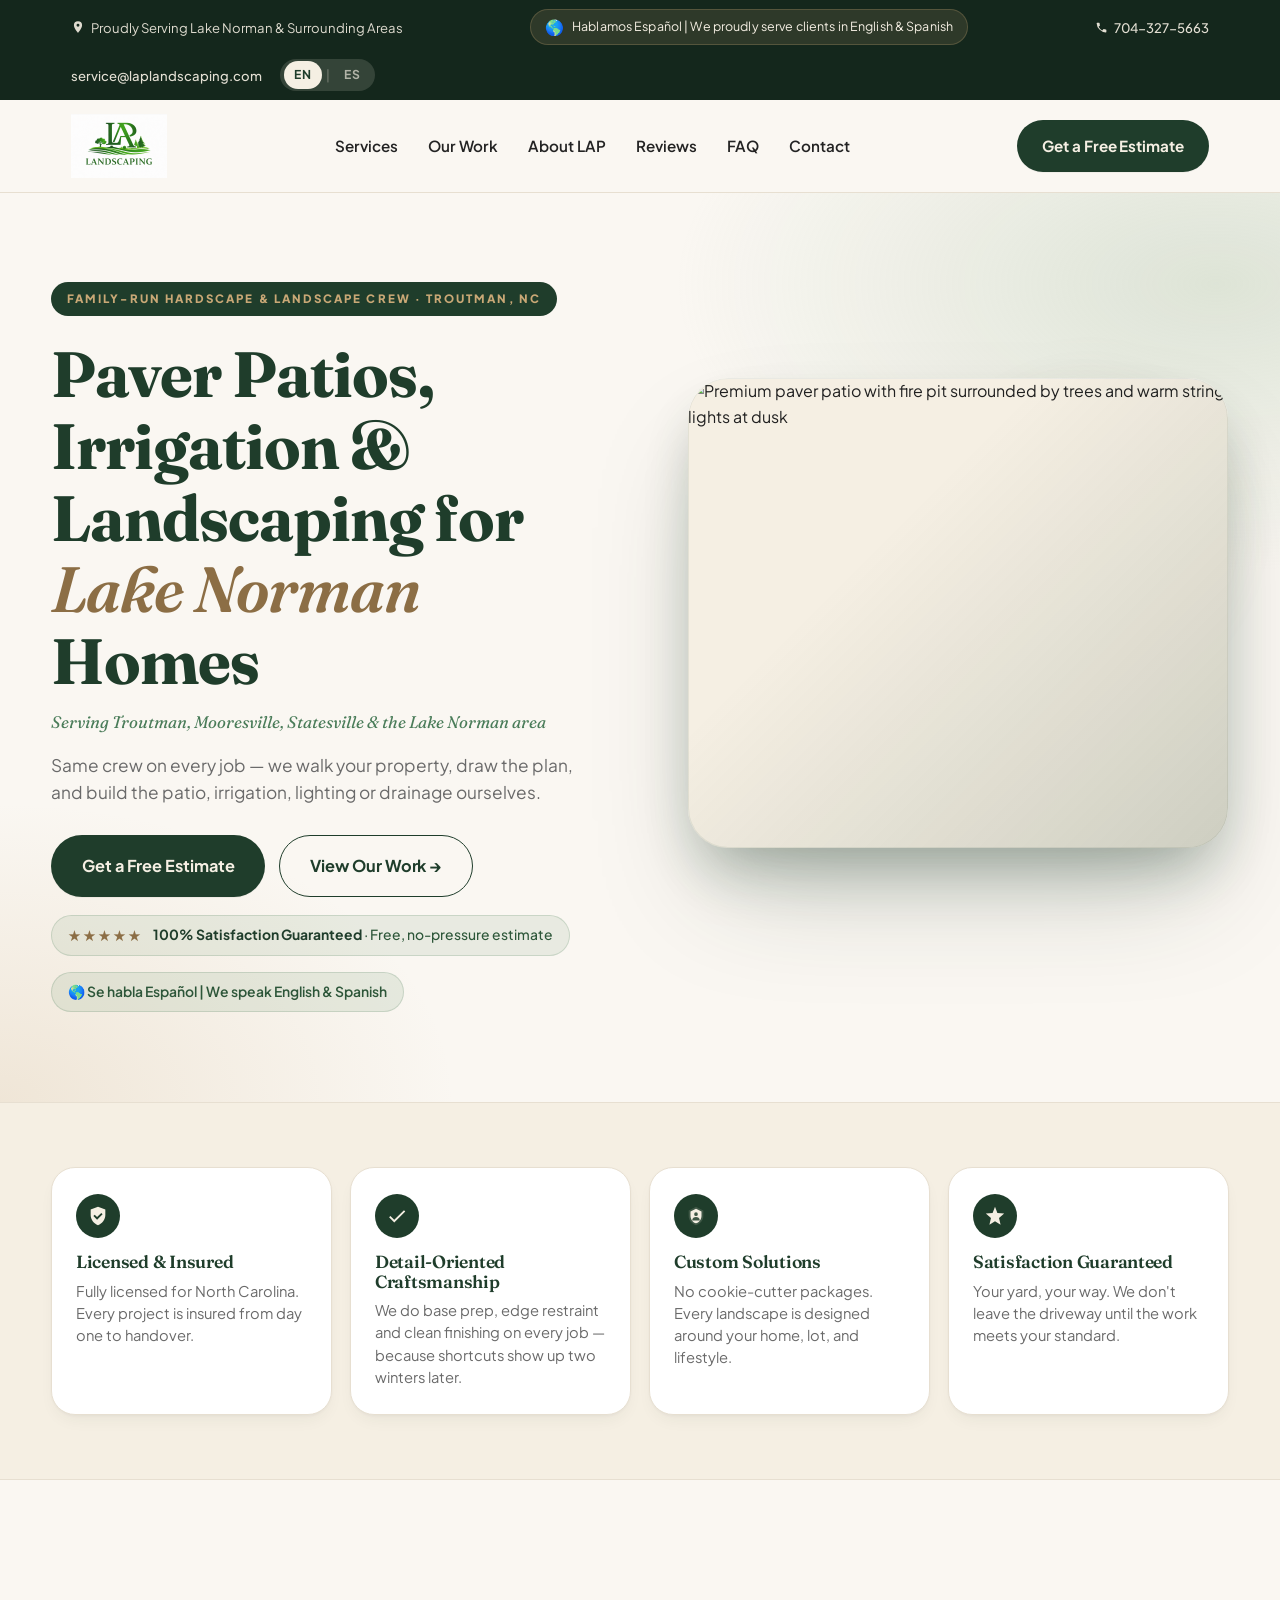
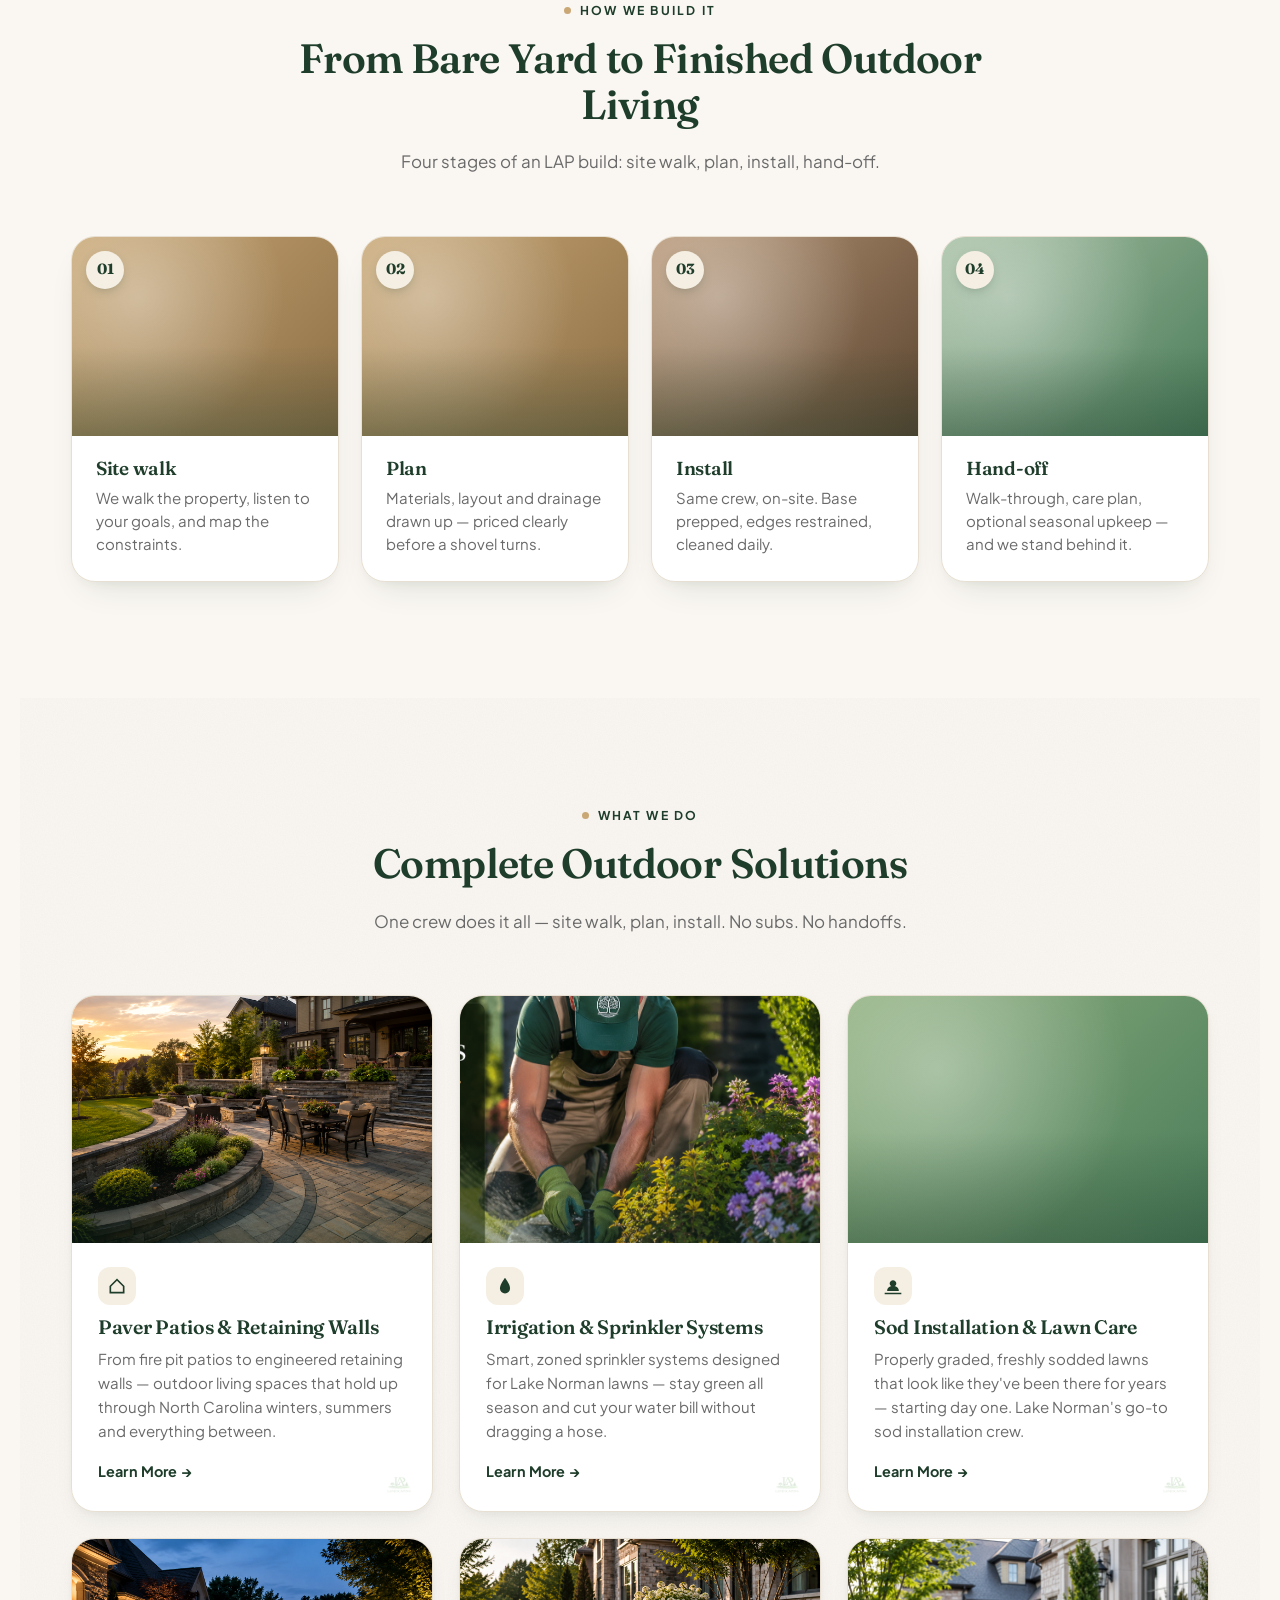
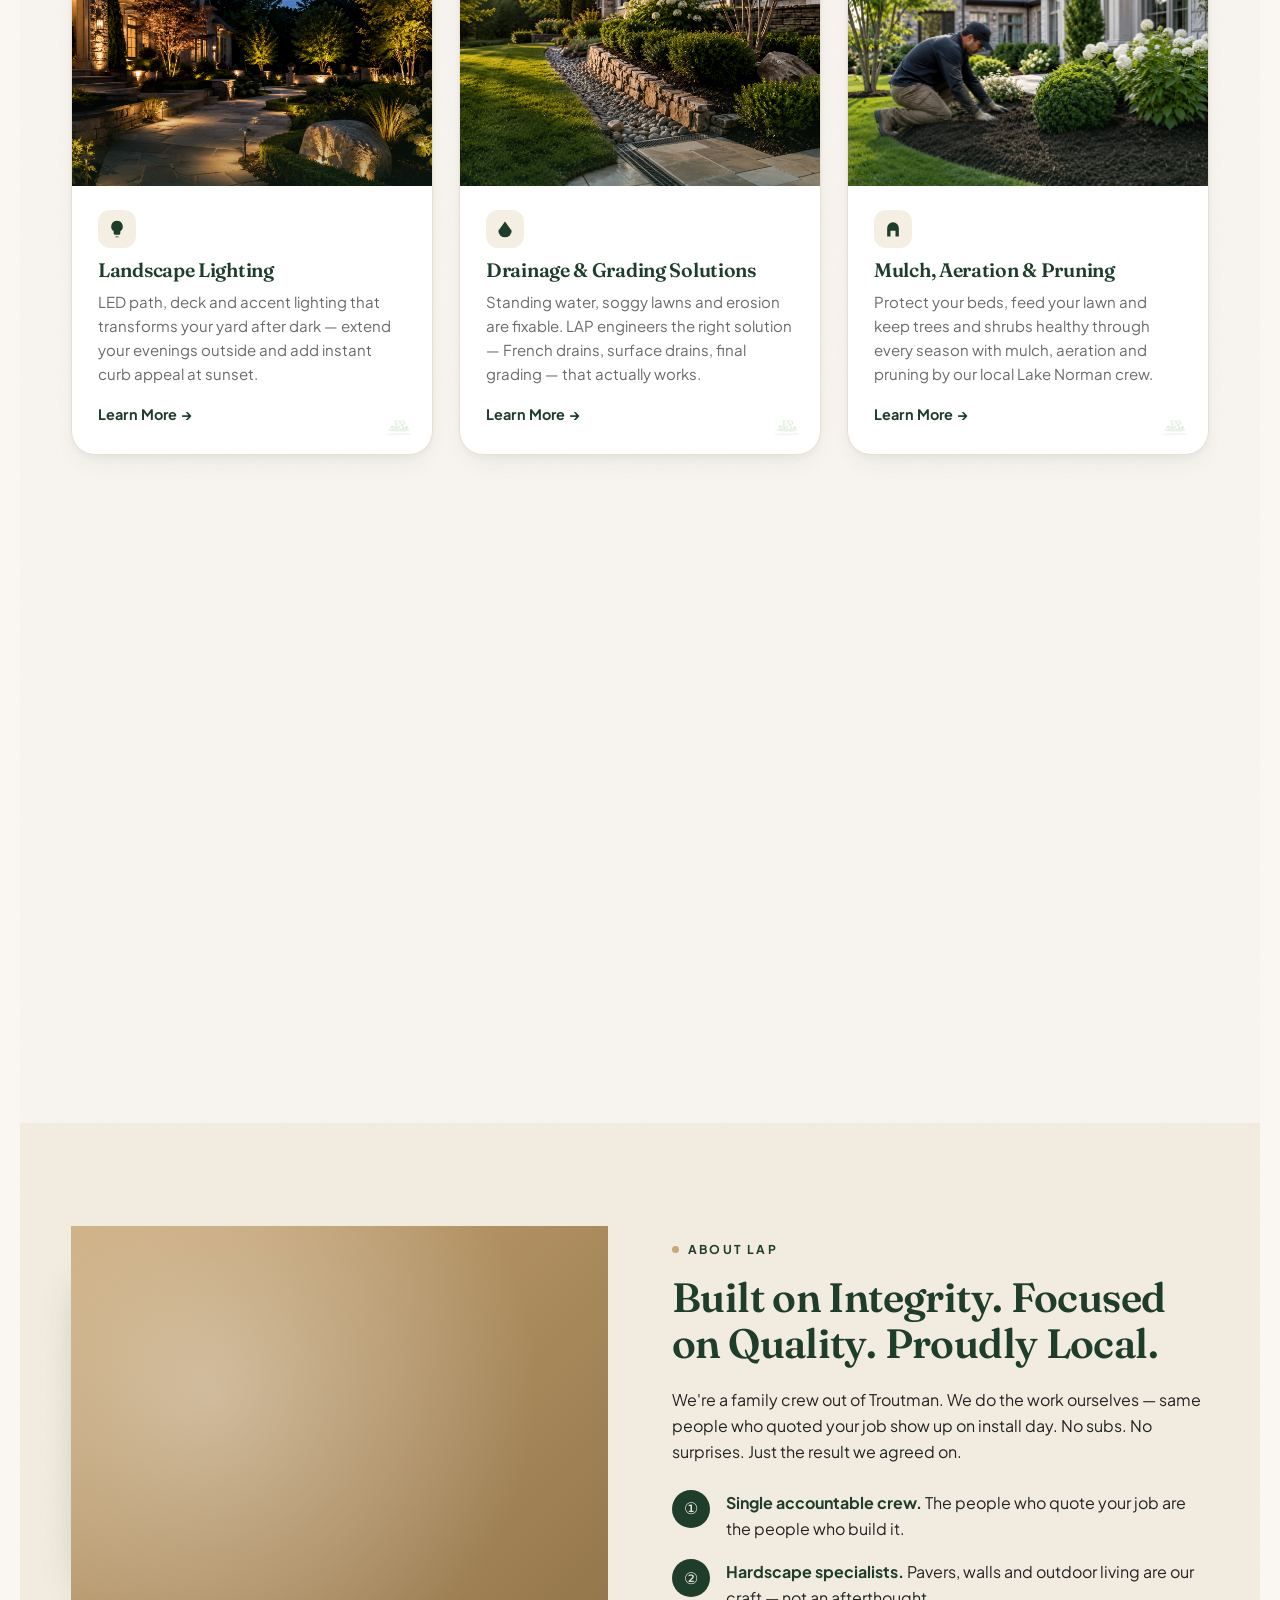
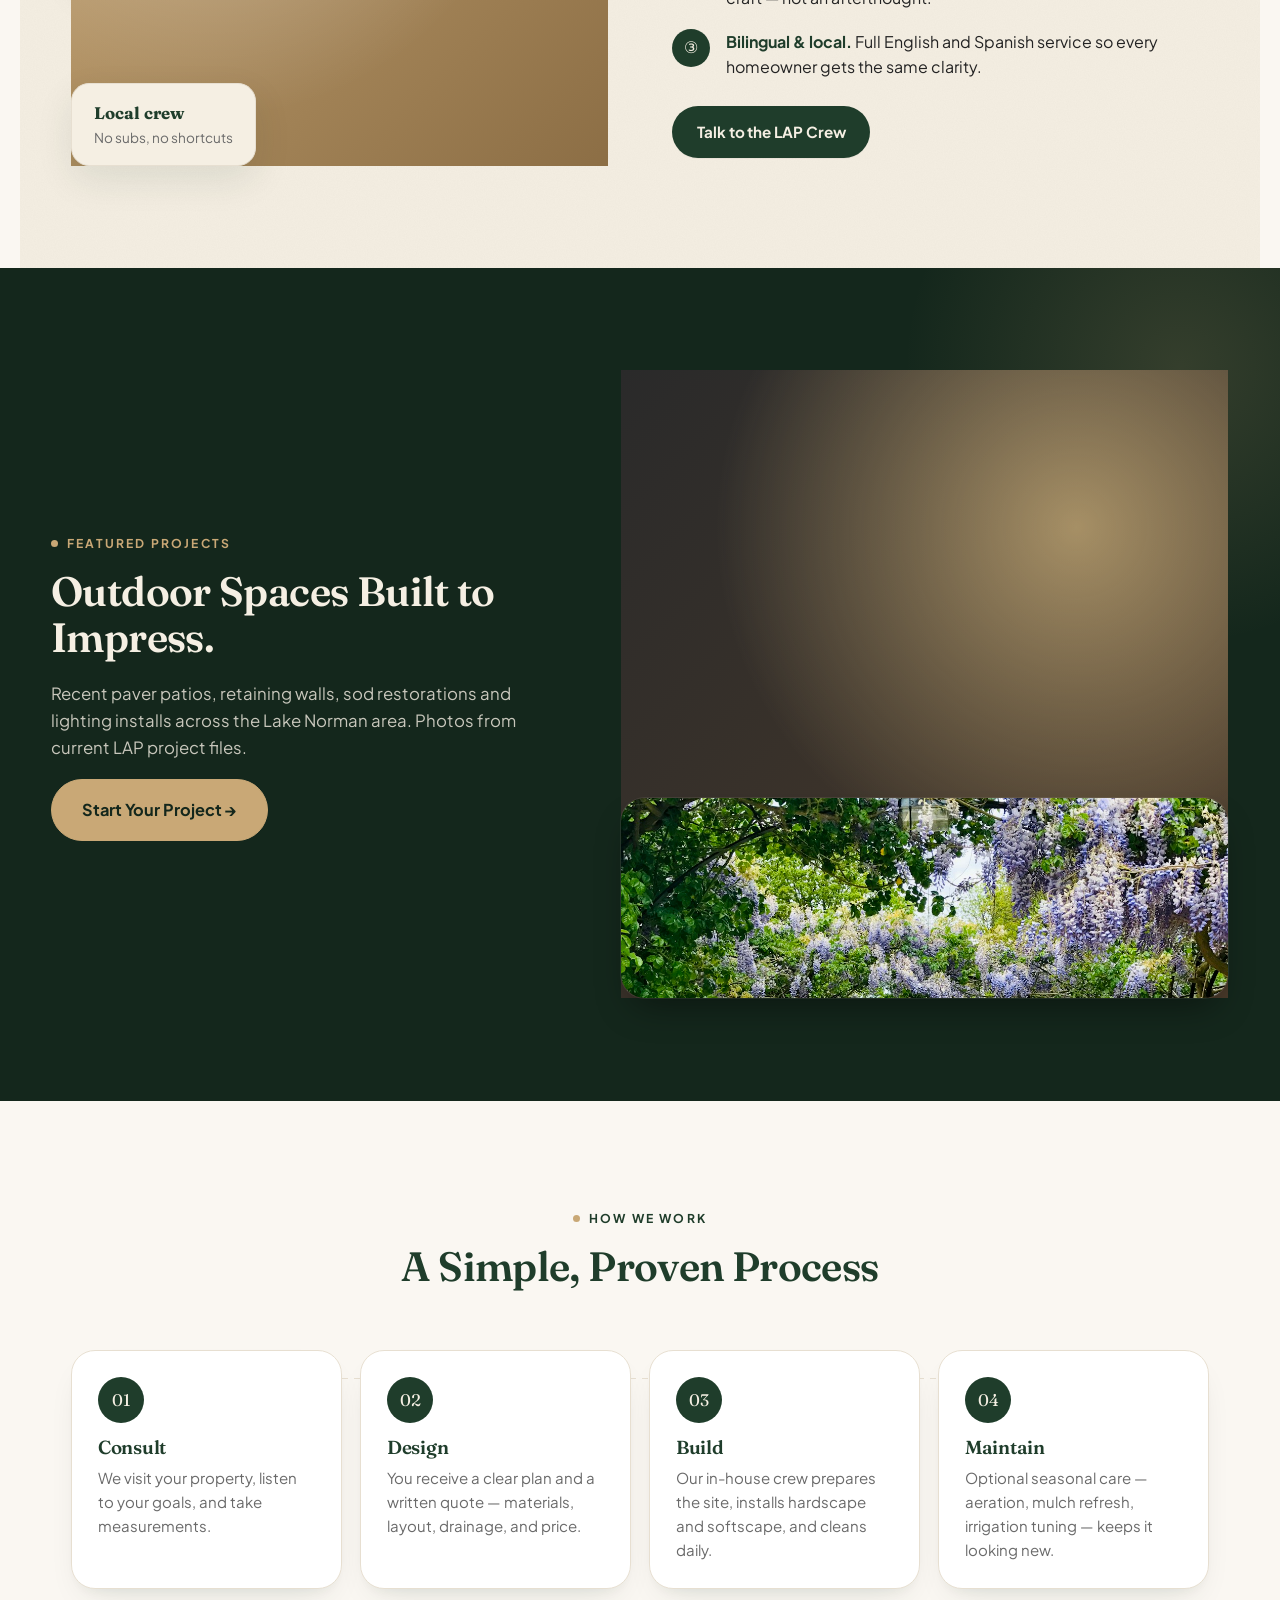
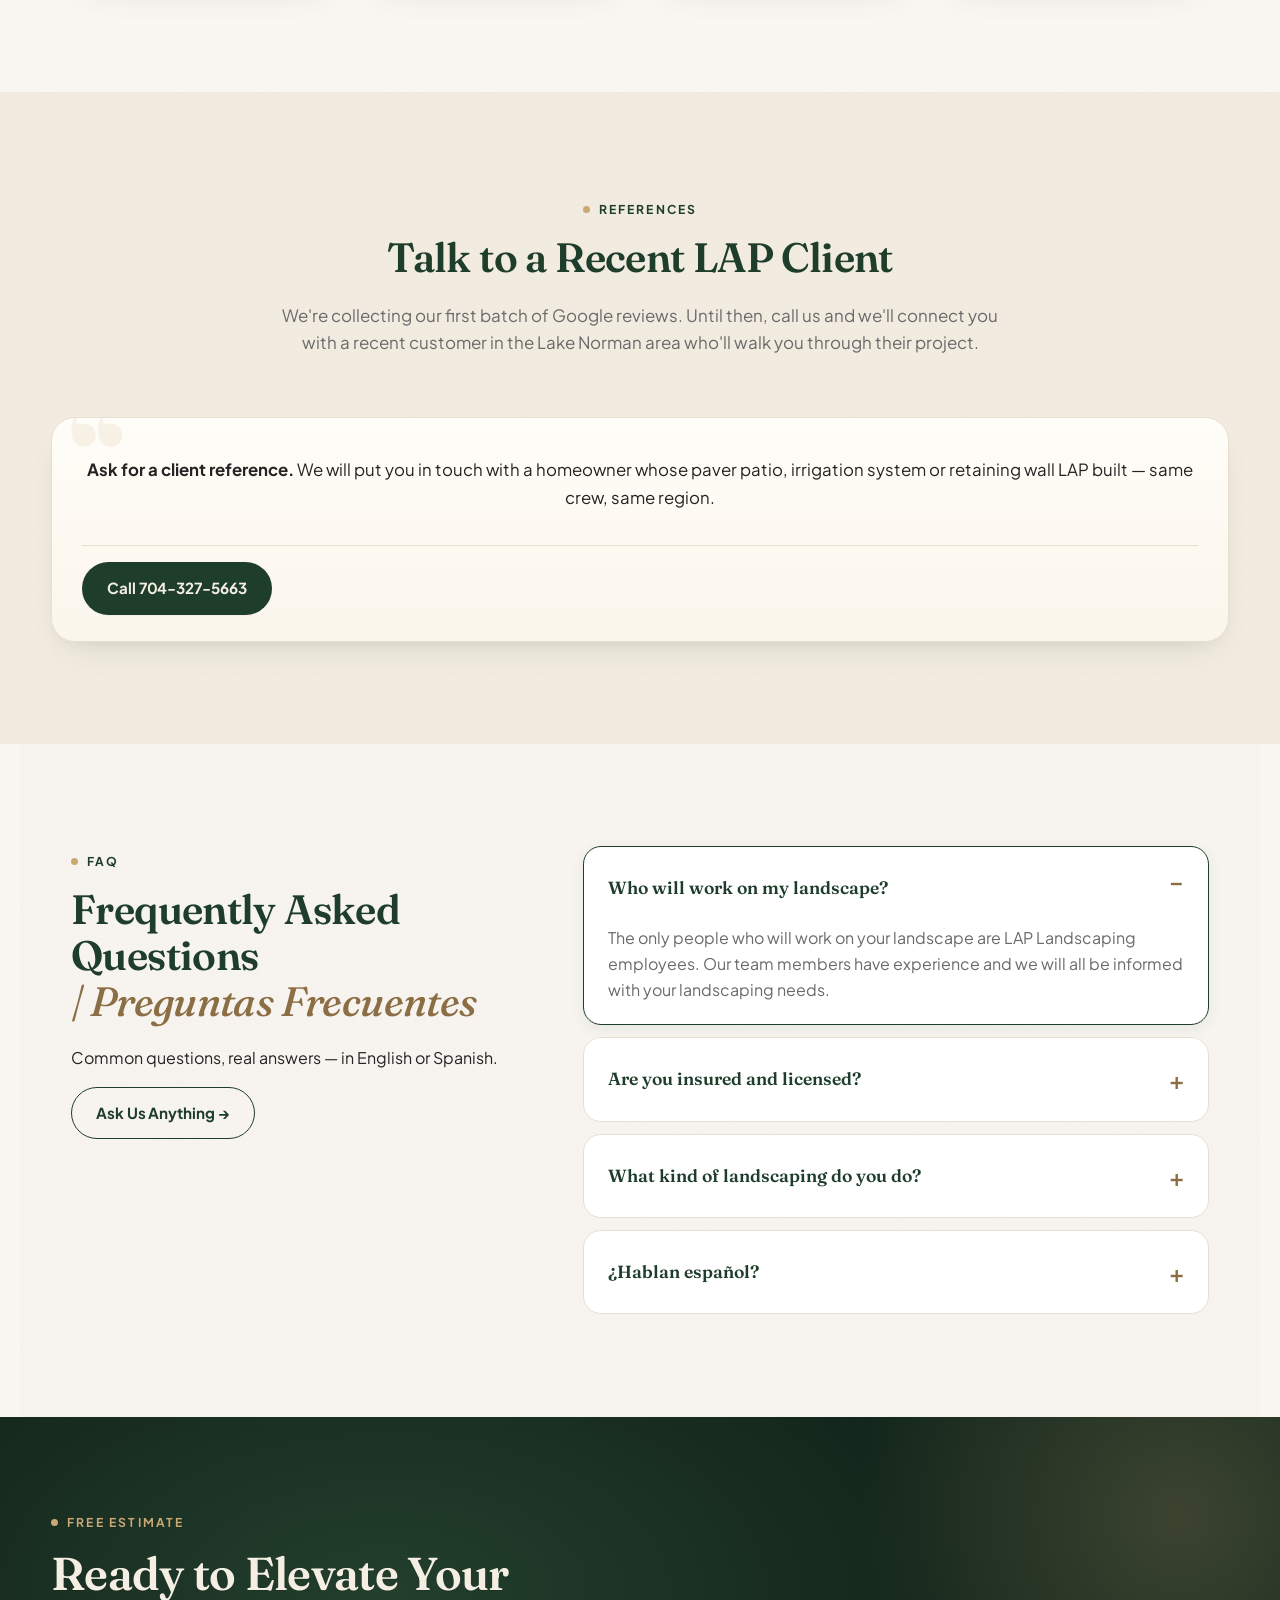
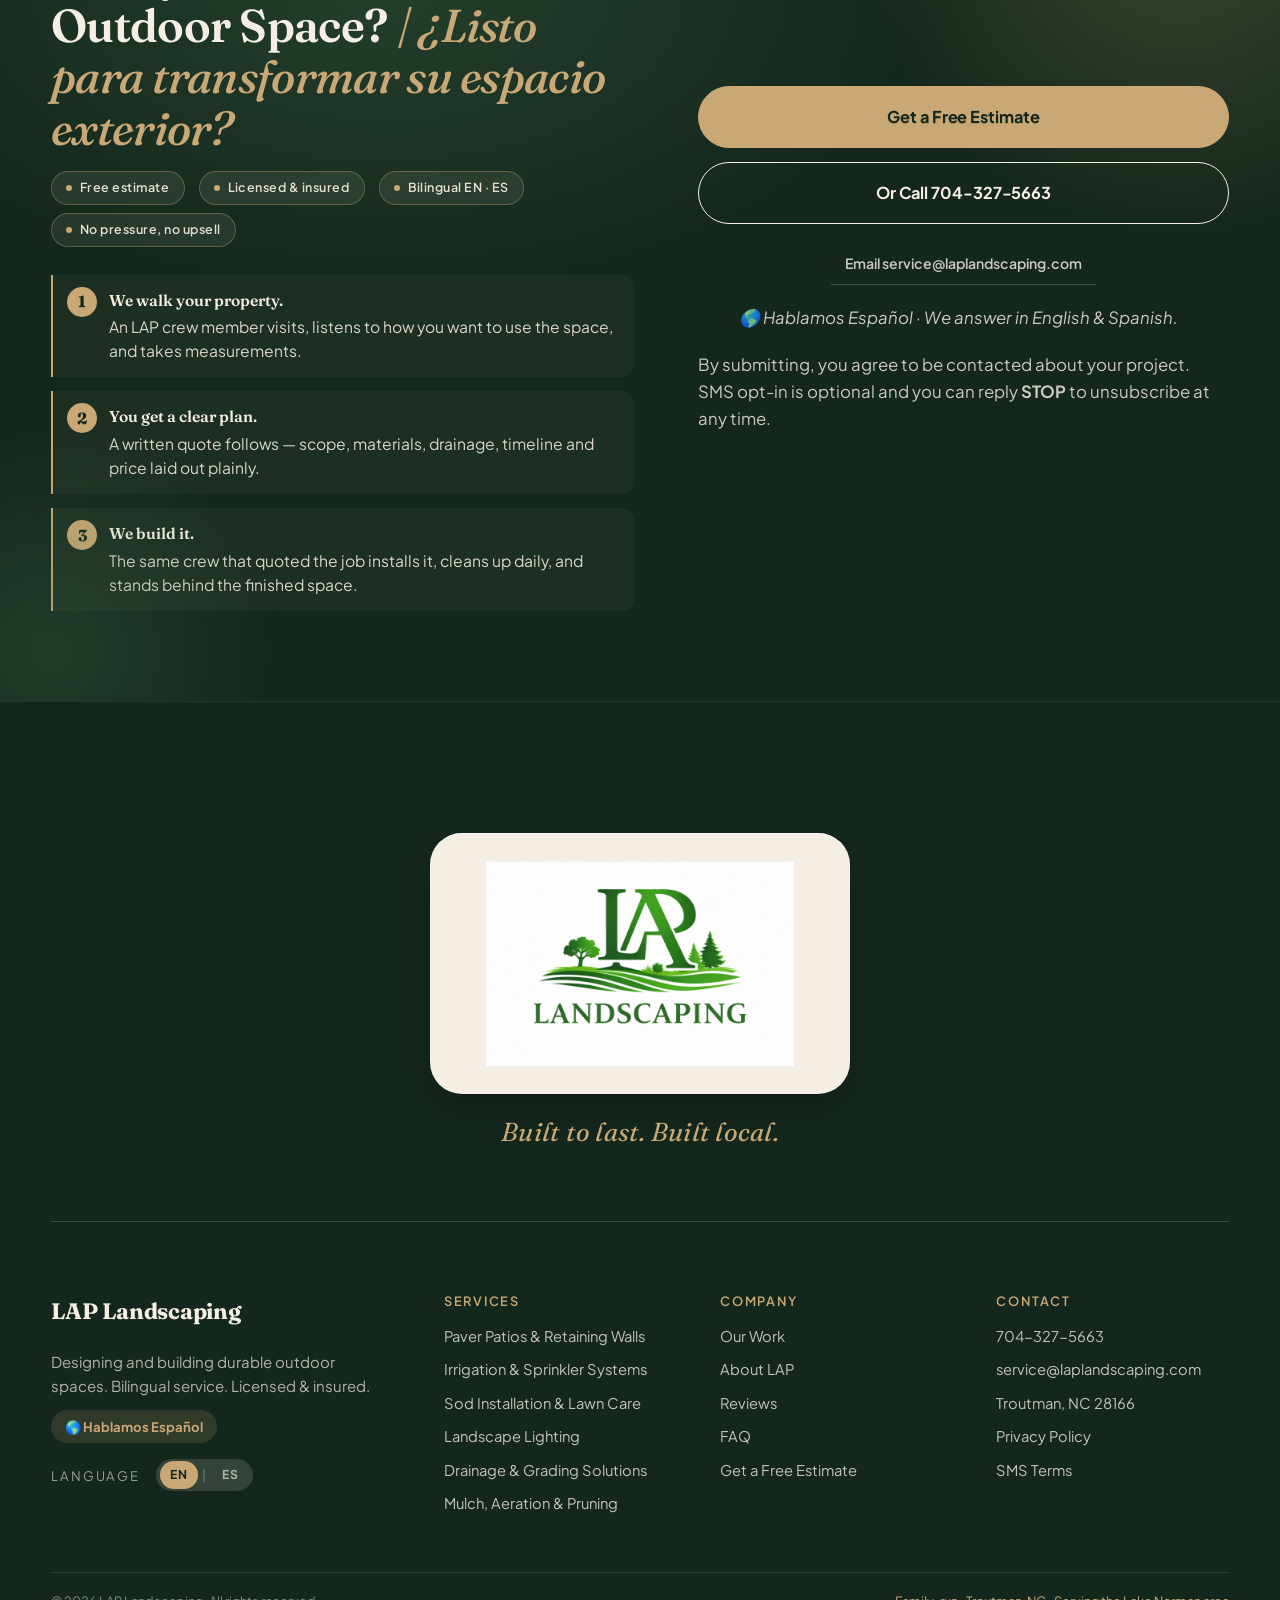
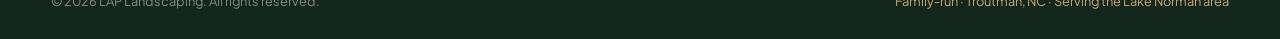
==== commit 05c86280: "polish: copy humanization, logo badges, Spanish fixes, footer logo bug" ====
--- a/index.html
+++ b/index.html
@@ -300,6 +300,7 @@
         <p data-i18n="svc.patio.p">From fire pit patios to engineered retaining walls — outdoor living spaces that hold up through North Carolina winters, summers and everything between.</p>
         <span class="svc-link" data-i18n="svc.learn">Learn More →</span>
       </div>
+      <img class="svc-card-logo" src="reference/lap-logo.png" alt="" aria-hidden="true" />
     </a>
 
     <a class="svc-card reveal" href="services/irrigation-sprinkler-systems.html" data-tile="irrigation">
@@ -314,6 +315,7 @@
         <p data-i18n="svc.irr.p">Smart, zoned sprinkler systems designed for Lake Norman lawns — stay green all season and cut your water bill without dragging a hose.</p>
         <span class="svc-link" data-i18n="svc.learn">Learn More →</span>
       </div>
+      <img class="svc-card-logo" src="reference/lap-logo.png" alt="" aria-hidden="true" />
     </a>
 
     <a class="svc-card reveal" href="services/sod-installation-lawn-care.html" data-tile="sod">
@@ -328,6 +330,7 @@
         <p data-i18n="svc.sod.p">Properly graded, freshly sodded lawns that look like they've been there for years — starting day one. Lake Norman's go-to sod installation crew.</p>
         <span class="svc-link" data-i18n="svc.learn">Learn More →</span>
       </div>
+      <img class="svc-card-logo" src="reference/lap-logo.png" alt="" aria-hidden="true" />
     </a>
 
     <a class="svc-card reveal" href="services/landscape-lighting.html" data-tile="lighting">
@@ -342,6 +345,7 @@
         <p data-i18n="svc.light.p">LED path, deck and accent lighting that transforms your yard after dark — extend your evenings outside and add instant curb appeal at sunset.</p>
         <span class="svc-link" data-i18n="svc.learn">Learn More →</span>
       </div>
+      <img class="svc-card-logo" src="reference/lap-logo.png" alt="" aria-hidden="true" />
     </a>
 
     <a class="svc-card reveal" href="services/drainage-grading-solutions.html" data-tile="drainage">
@@ -356,6 +360,7 @@
         <p data-i18n="svc.drain.p">Standing water, soggy lawns and erosion are fixable. LAP engineers the right solution — French drains, surface drains, final grading — that actually works.</p>
         <span class="svc-link" data-i18n="svc.learn">Learn More →</span>
       </div>
+      <img class="svc-card-logo" src="reference/lap-logo.png" alt="" aria-hidden="true" />
     </a>
 
     <a class="svc-card reveal" href="services/mulch-aeration-pruning.html" data-tile="lawn">
@@ -370,6 +375,7 @@
         <p data-i18n="svc.lawn.p">Protect your beds, feed your lawn and keep trees and shrubs healthy through every season with mulch, aeration and pruning by our local Lake Norman crew.</p>
         <span class="svc-link" data-i18n="svc.learn">Learn More →</span>
       </div>
+      <img class="svc-card-logo" src="reference/lap-logo.png" alt="" aria-hidden="true" />
     </a>
 
     <a class="svc-card reveal" href="services/travertine-natural-stone.html" data-tile="stone">
@@ -381,9 +387,10 @@
           <svg viewBox="0 0 24 24" width="20" height="20"><path fill="currentColor" d="M12 2 2 9.5l10 12.5 10-12.5L12 2Zm0 3.2 7.2 9-7.2 9-7.2-9 7.2-9Z"/></svg>
         </span>
         <h3 data-i18n="svc.stone.h">Travertine &amp; Natural Stone</h3>
-        <p data-i18n="svc.stone.p">Florida tumbled travertine pool decks, marble patios and natural stone walkways — mortar-set on proper base and sealed to handle heat, pool chemicals and heavy foot traffic.</p>
-        <span class="svc-link" data-i18n="svc.learn">Learn More →</span>
-      </div>
+        <p data-i18n="svc.stone.p">Tumbled travertine and natural stone pool decks, patios and walkways — mortar-set on a proper base, grouted and sealed to handle Lake Norman summers, pool water and heavy use.</p>
+        <span class="svc-link" data-i18n="svc.learn">Learn More →</span>
+      </div>
+      <img class="svc-card-logo" src="reference/lap-logo.png" alt="" aria-hidden="true" />
     </a>
 
     <a class="svc-card reveal" href="services/concrete-work.html" data-tile="concrete">
@@ -398,6 +405,7 @@
         <p data-i18n="svc.concrete.p">Concrete driveways, sidewalks and slab patios done right — compacted base, control joints placed to prevent cracking, and a clean finish that holds up season after season.</p>
         <span class="svc-link" data-i18n="svc.learn">Learn More →</span>
       </div>
+      <img class="svc-card-logo" src="reference/lap-logo.png" alt="" aria-hidden="true" />
     </a>
 
     <a class="svc-card reveal" href="services/drywall-finishing.html" data-tile="drywall">
@@ -412,6 +420,7 @@
         <p data-i18n="svc.dry.p">Gypsum board hung, joints taped, floated and texture matched — walls and ceilings delivered completely paint-ready, no rough spots, no callbacks.</p>
         <span class="svc-link" data-i18n="svc.learn">Learn More →</span>
       </div>
+      <img class="svc-card-logo" src="reference/lap-logo.png" alt="" aria-hidden="true" />
     </a>
   </div>
 </section>
--- a/styles.css
+++ b/styles.css
@@ -163,8 +163,9 @@
 }
 .brand-logo-light {
   height: 64px;
-  filter: brightness(0) saturate(100%) invert(99%) sepia(8%) saturate(296%) hue-rotate(323deg) brightness(105%) contrast(94%);
-  /* Soft cream tint for dark footer — keeps the LAP shape readable */
+  filter: brightness(1.8) contrast(0.85);
+  mix-blend-mode: screen;
+  /* screen blend on dark footer makes white background transparent, logo stays readable */
 }
 
 .nav {
@@ -480,6 +481,7 @@
   gap: 26px;
 }
 .svc-card {
+  position: relative;
   background: #fff;
   border-radius: var(--r-lg);
   border: 1px solid var(--line);
@@ -535,6 +537,16 @@
   color: var(--green);
 }
 .svc-body p { color: var(--mute); margin: 0 0 8px; font-size: .94rem; }
+.svc-card-logo {
+  position: absolute;
+  bottom: 14px;
+  right: 16px;
+  width: 34px;
+  height: auto;
+  opacity: 0.15;
+  pointer-events: none;
+  display: block;
+}
 .svc-link {
   color: var(--green);
   font-weight: 700;
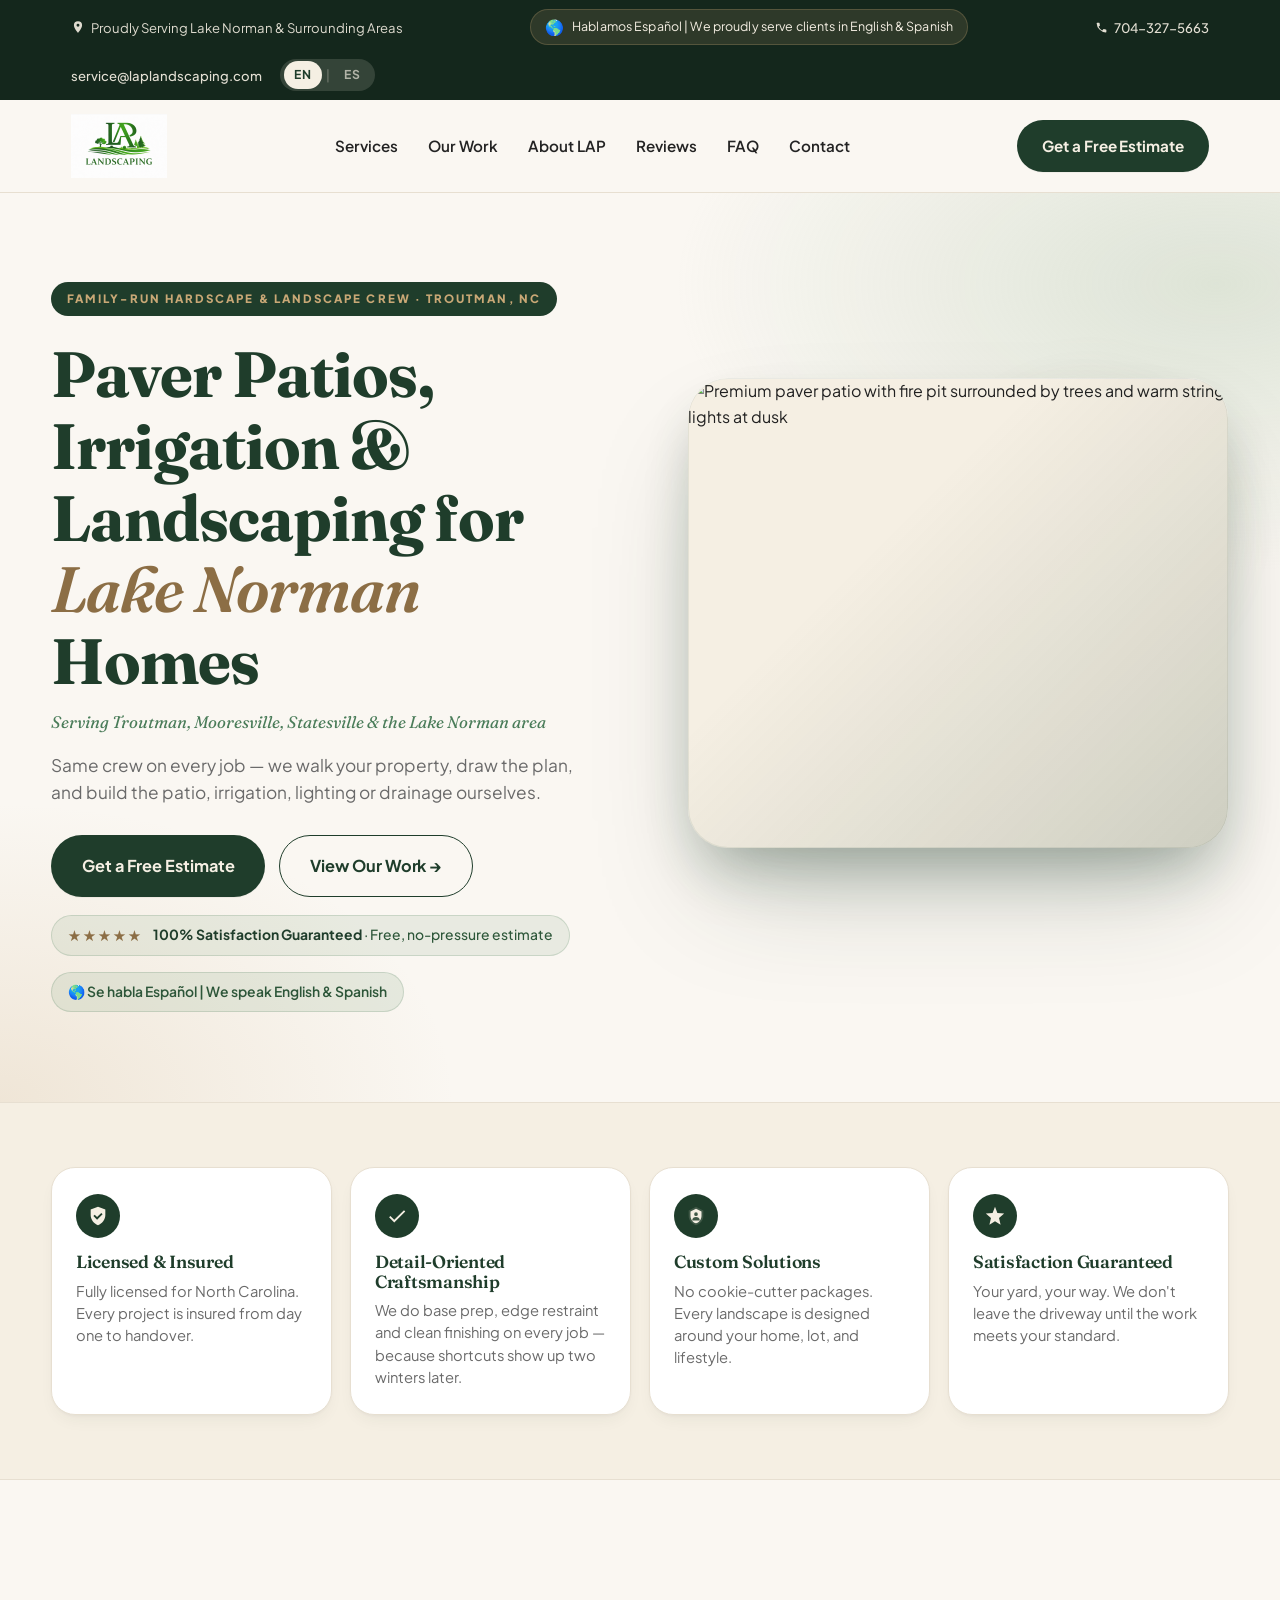
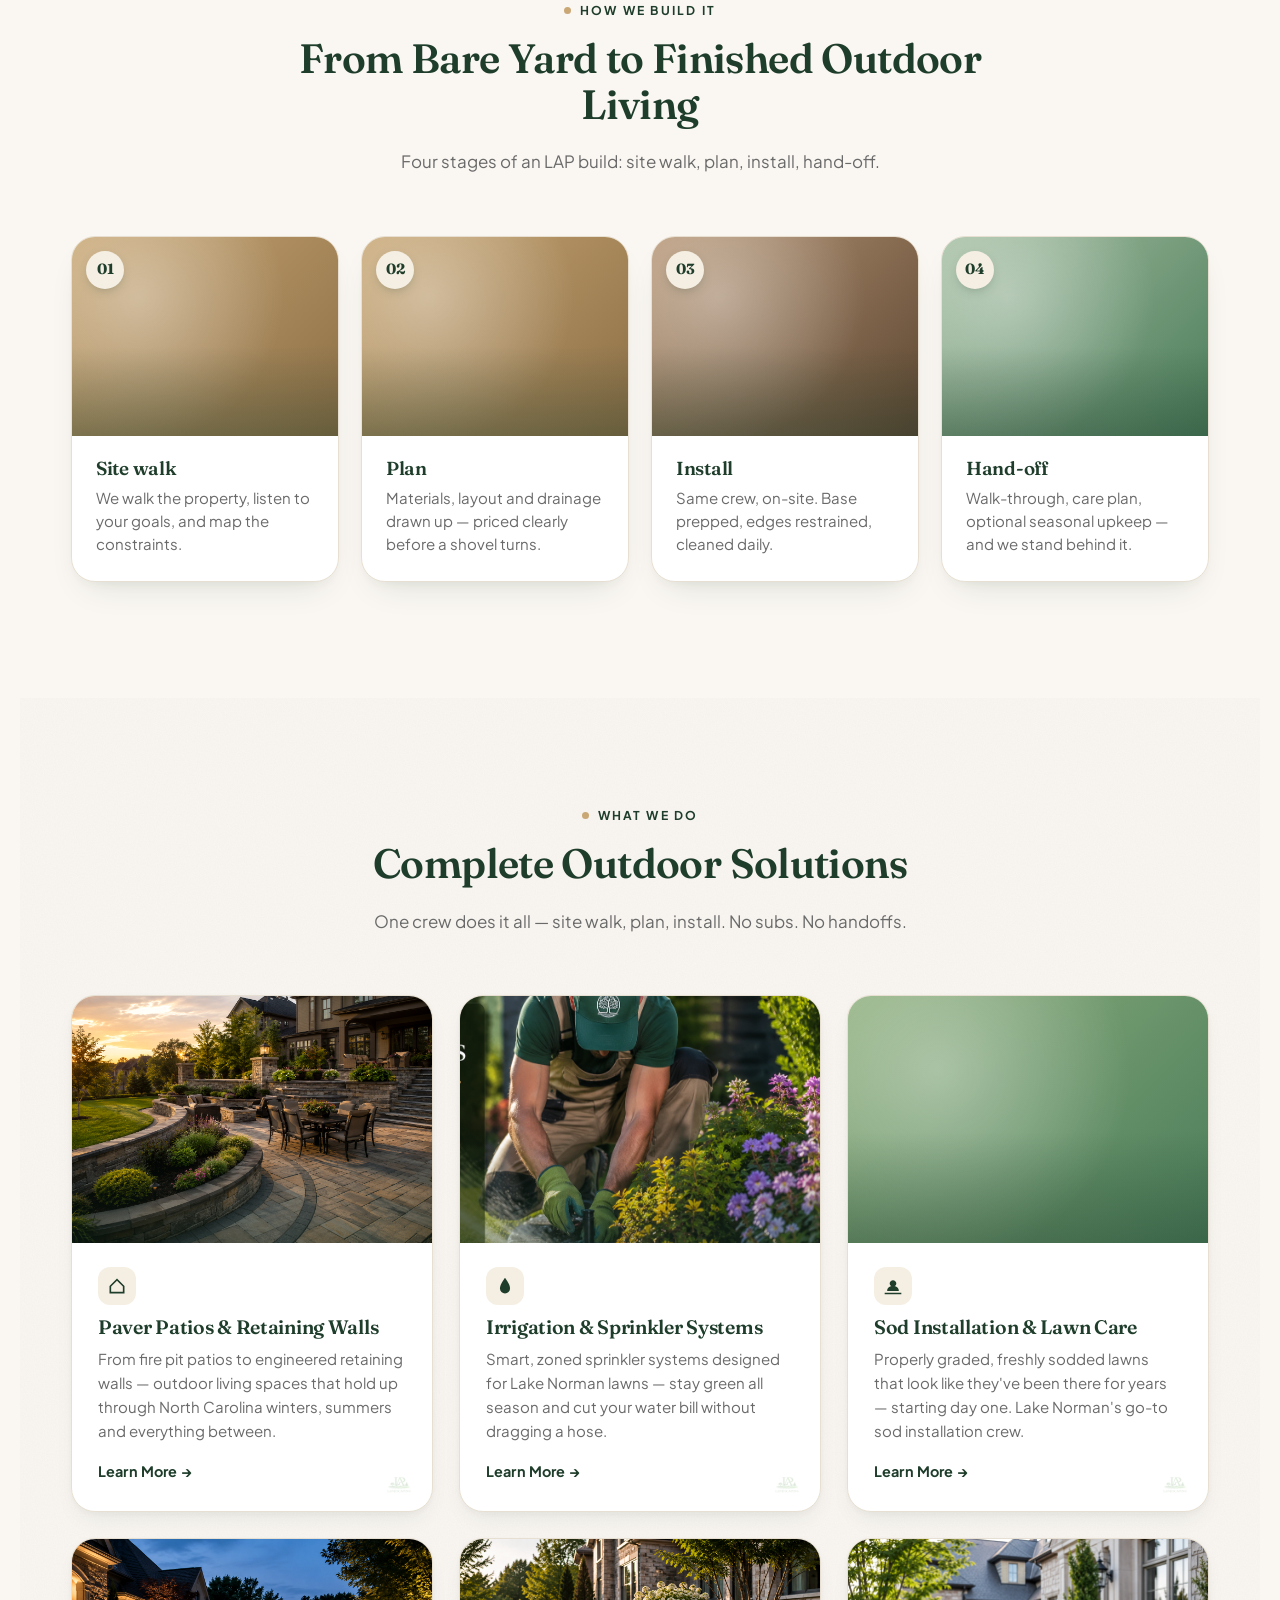
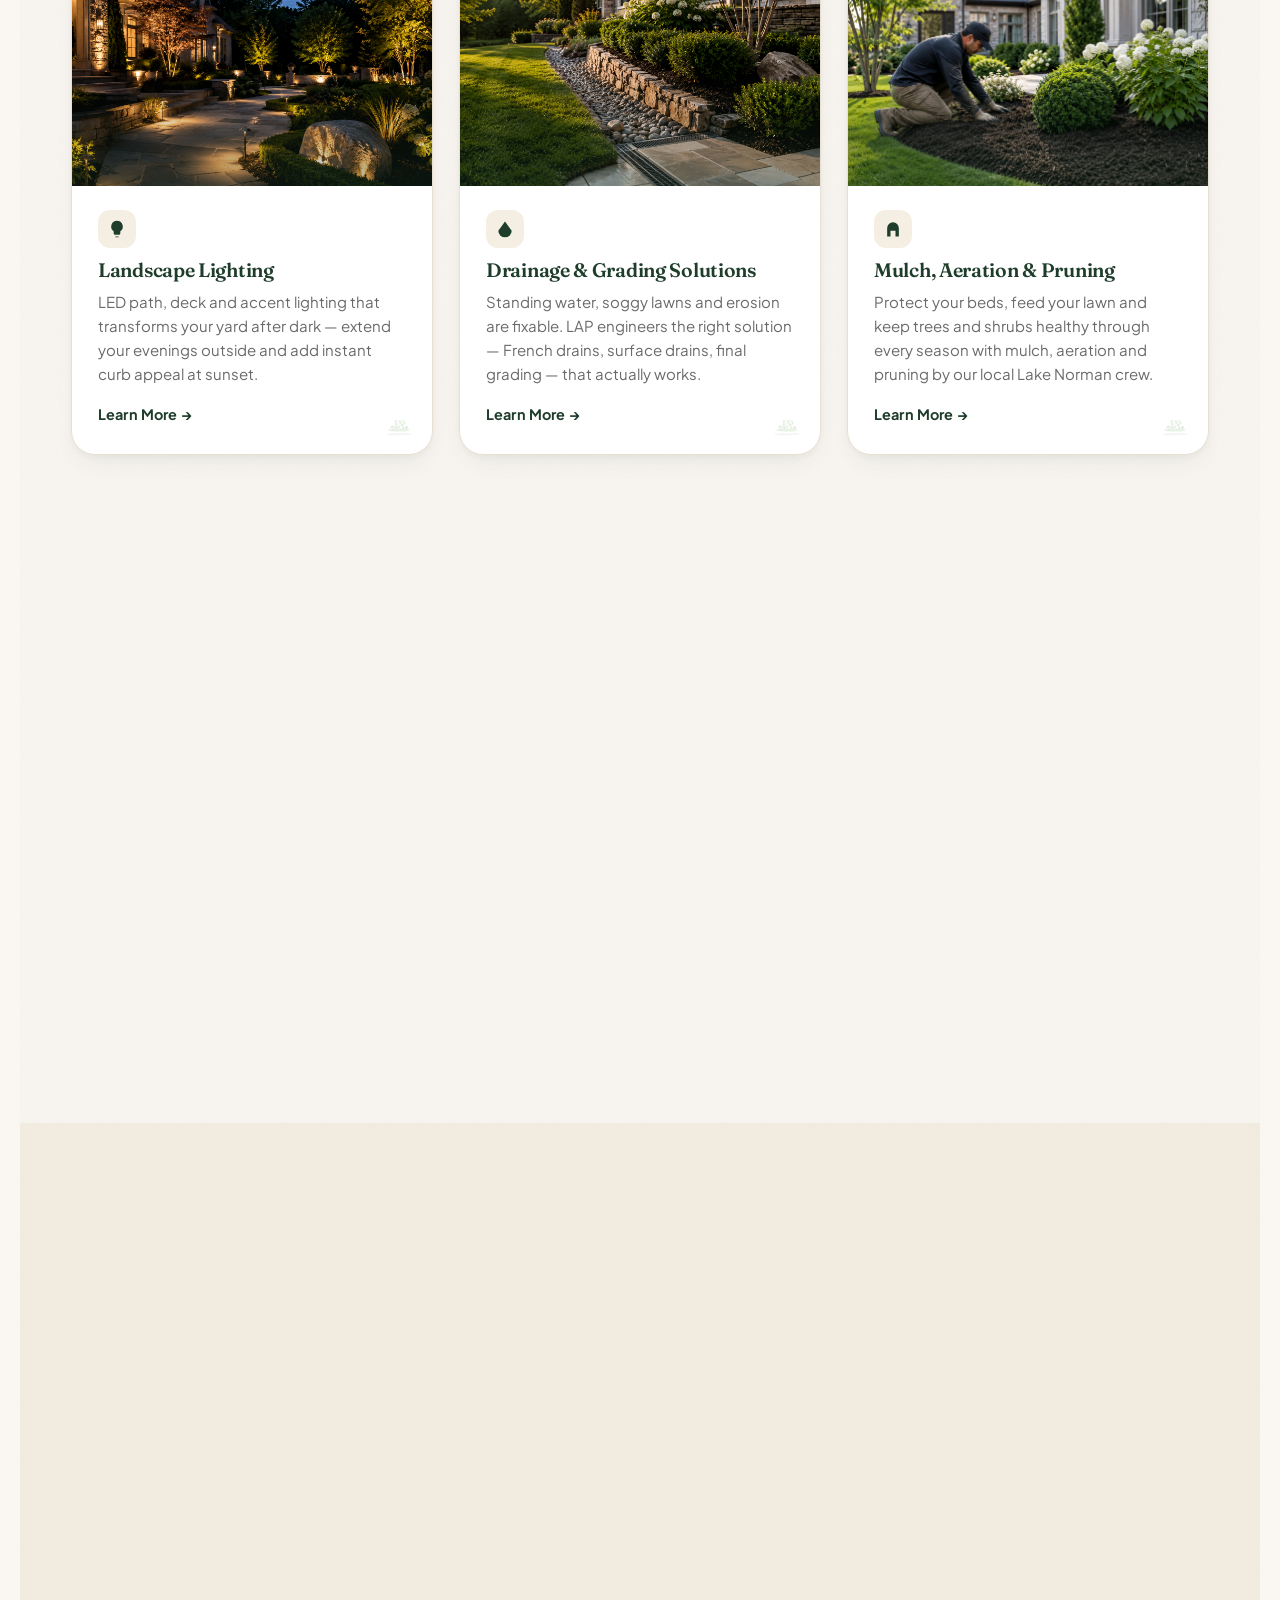
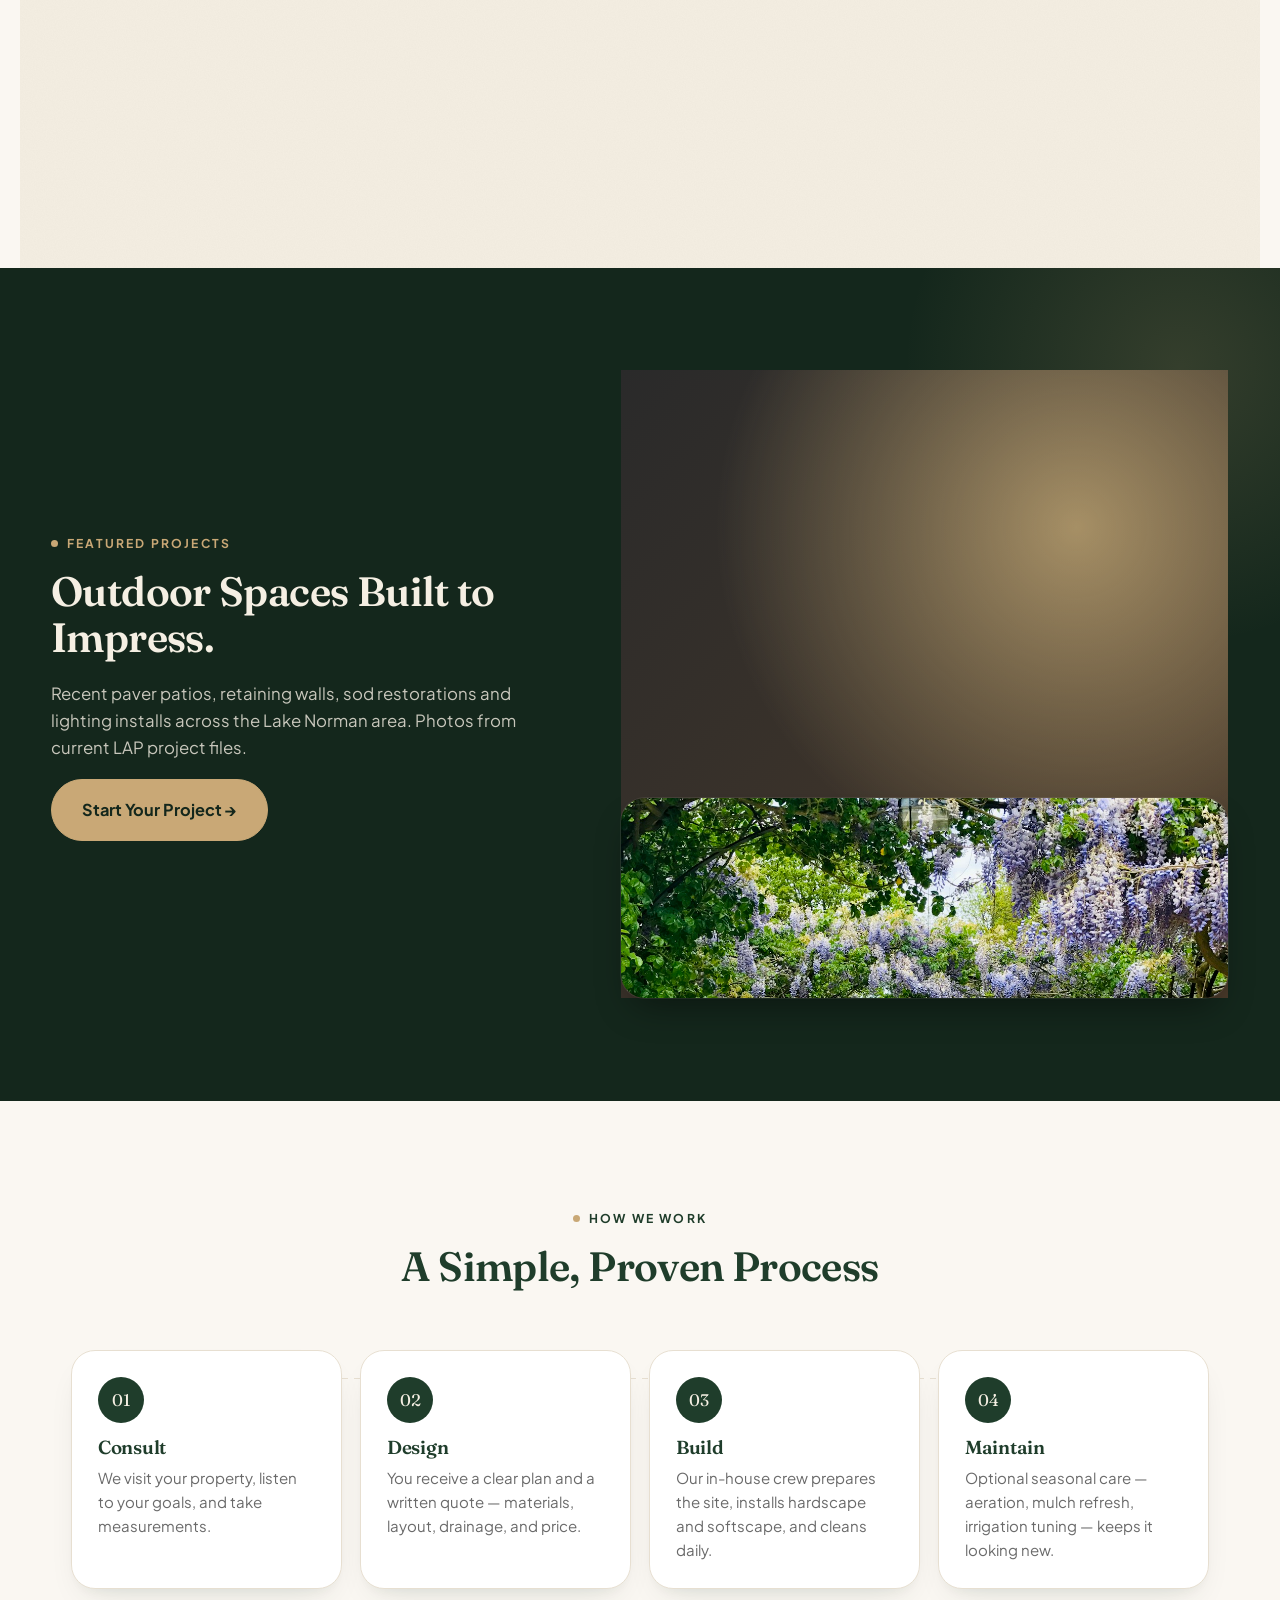
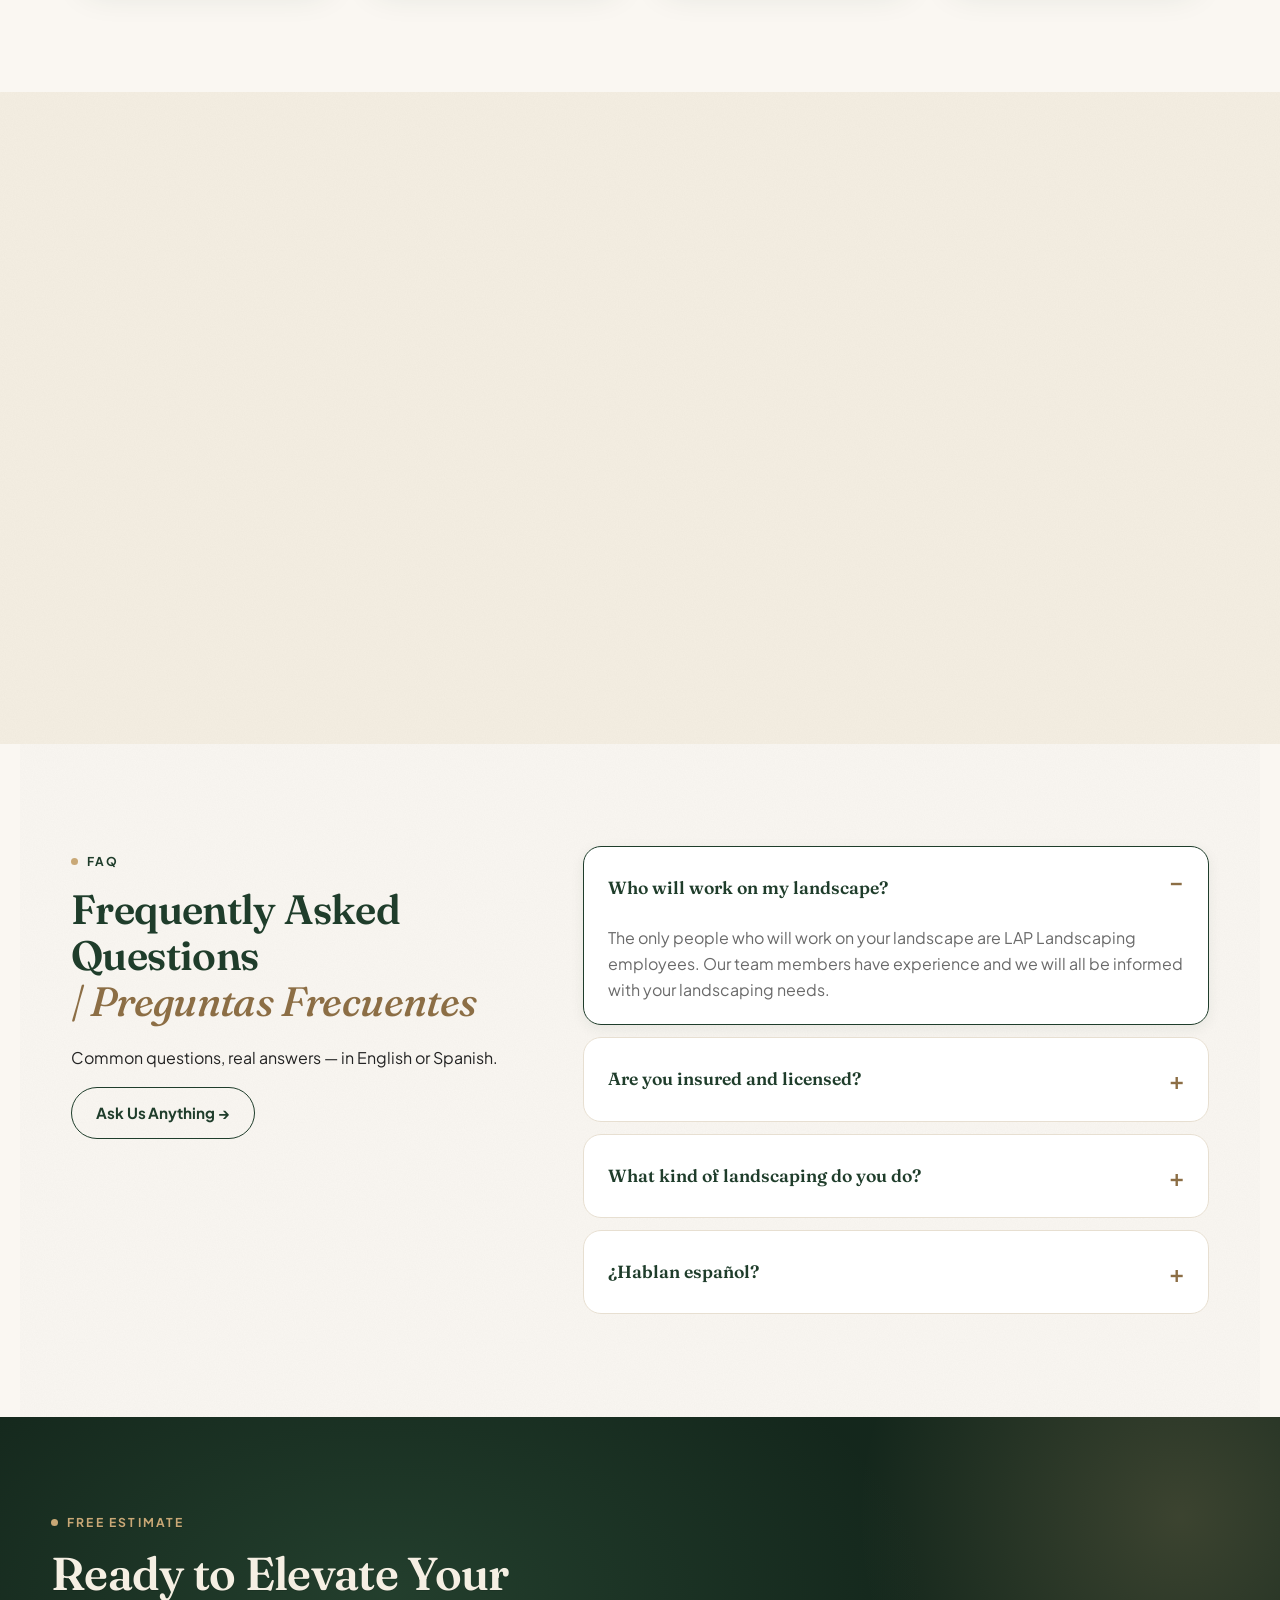
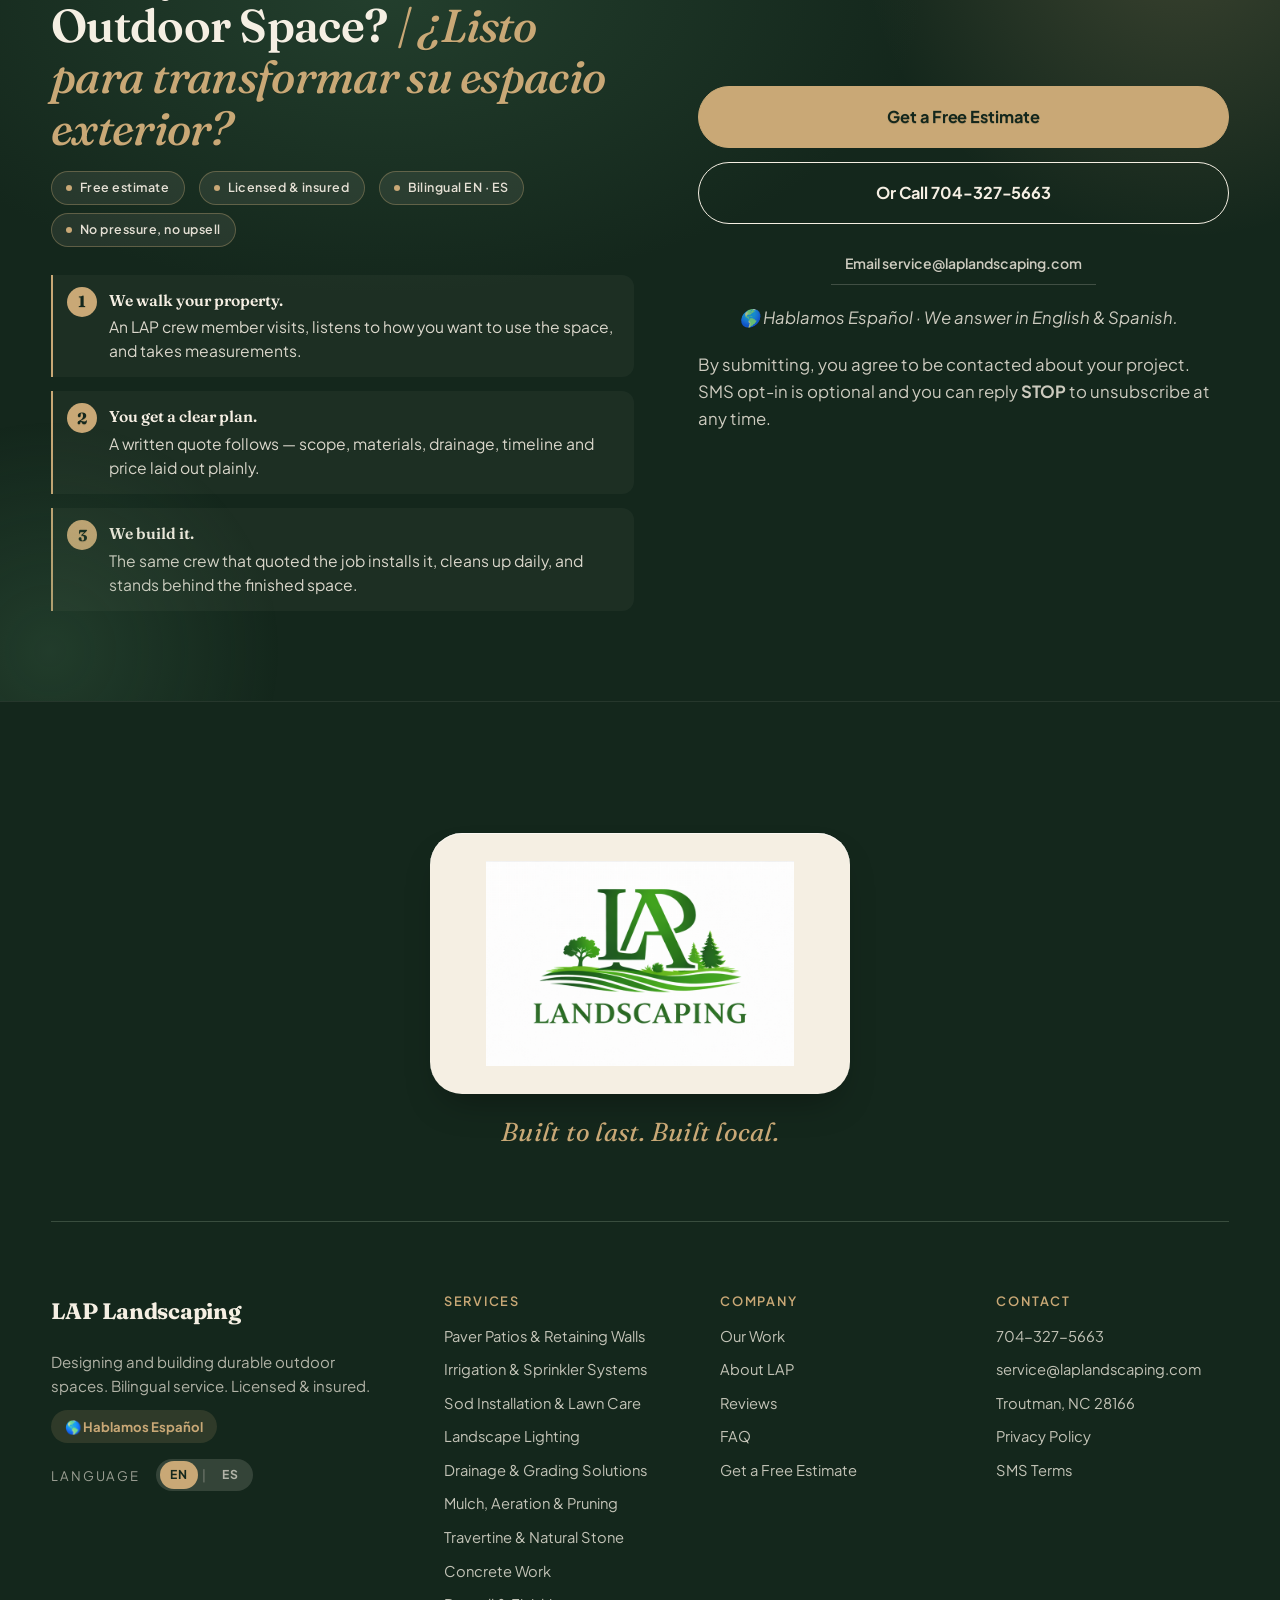
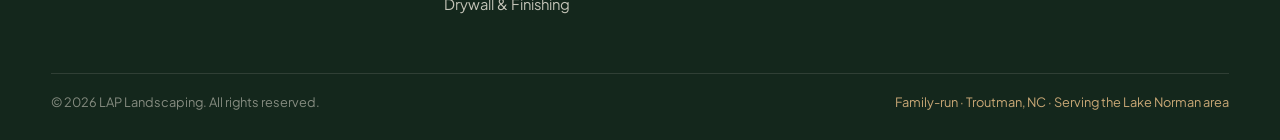
==== commit d4ca598a: "fix: add 3 new services to home page footer nav" ====
--- a/index.html
+++ b/index.html
@@ -604,6 +604,9 @@
       <a href="services/landscape-lighting.html" data-i18n="svc.light.h">Landscape Lighting</a>
       <a href="services/drainage-grading-solutions.html" data-i18n="svc.drain.h">Drainage &amp; Grading Solutions</a>
       <a href="services/mulch-aeration-pruning.html" data-i18n="svc.lawn.h">Mulch, Aeration &amp; Pruning</a>
+      <a href="services/travertine-natural-stone.html" data-i18n="svc.stone.h">Travertine &amp; Natural Stone</a>
+      <a href="services/concrete-work.html" data-i18n="svc.concrete.h">Concrete Work</a>
+      <a href="services/drywall-finishing.html" data-i18n="svc.dry.h">Drywall &amp; Finishing</a>
     </div>
     <div class="ftr-col">
       <h4 data-i18n="ftr.h.company">Company</h4>
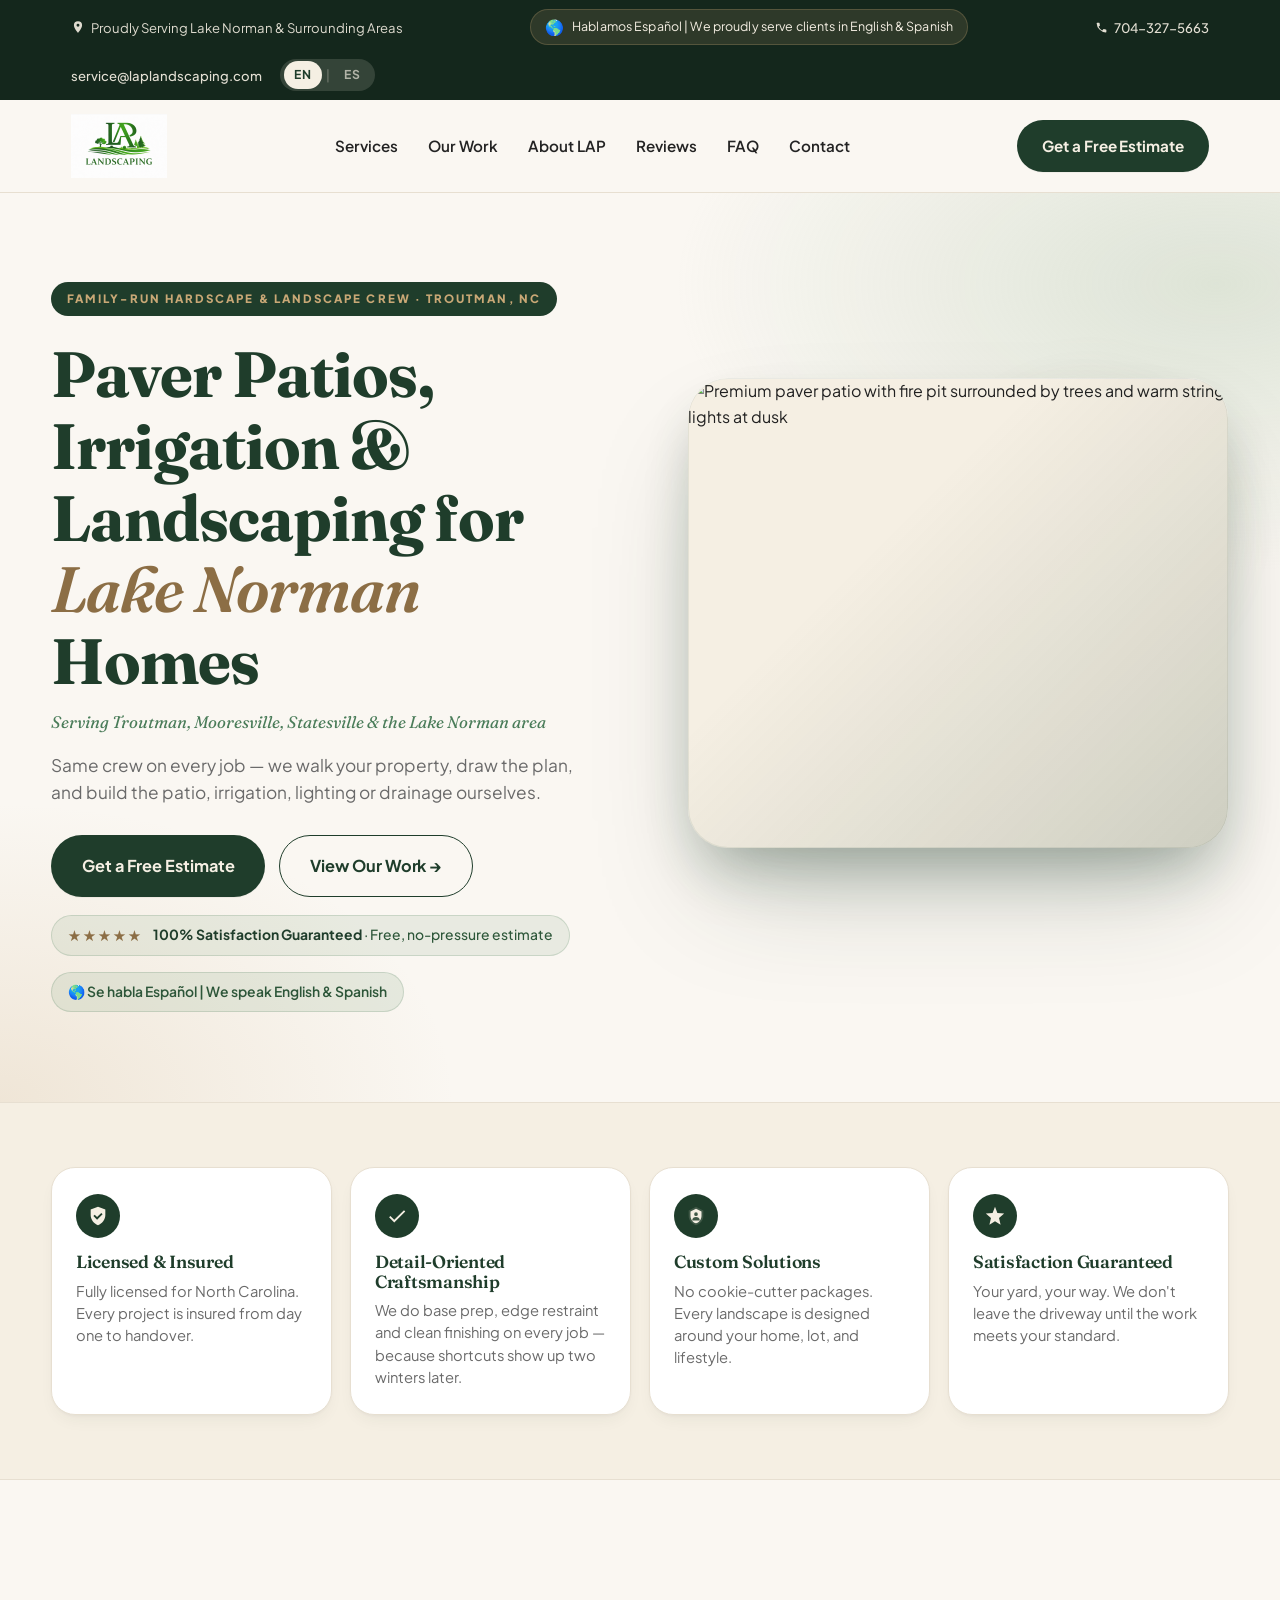
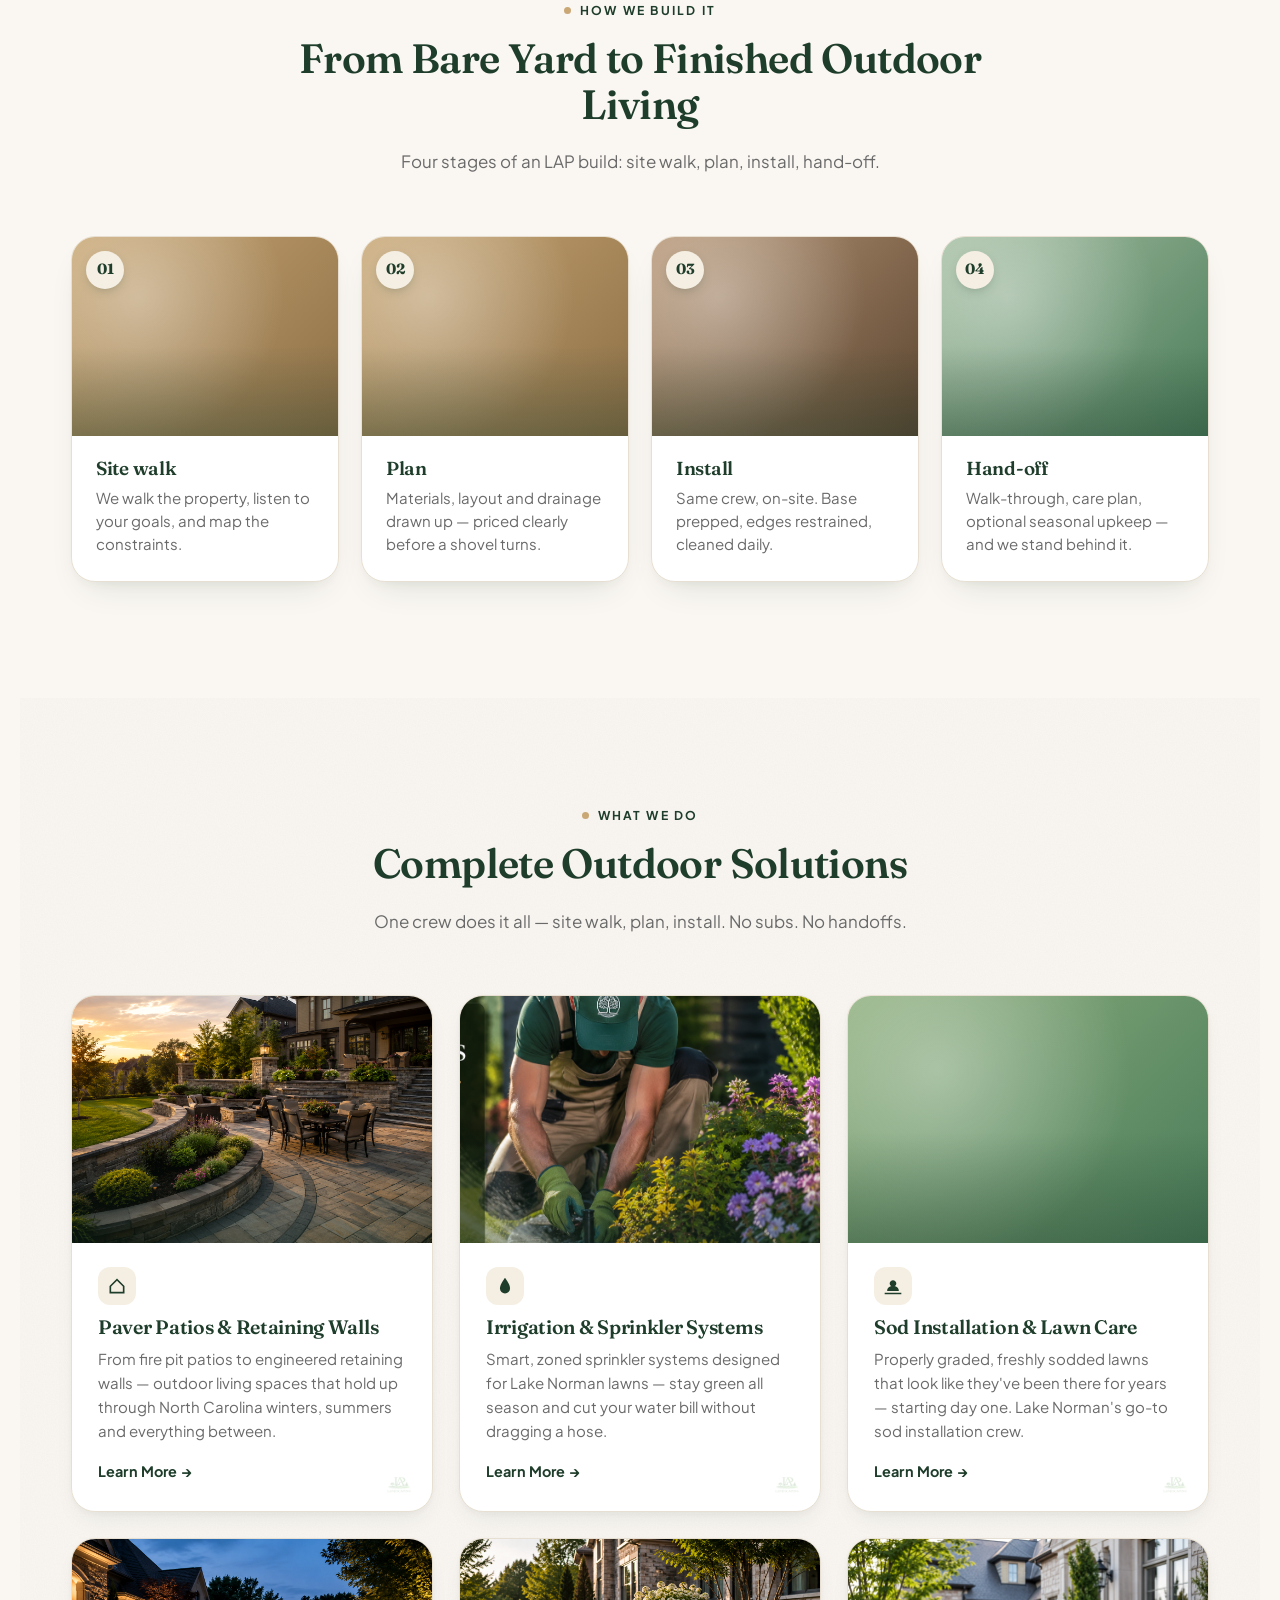
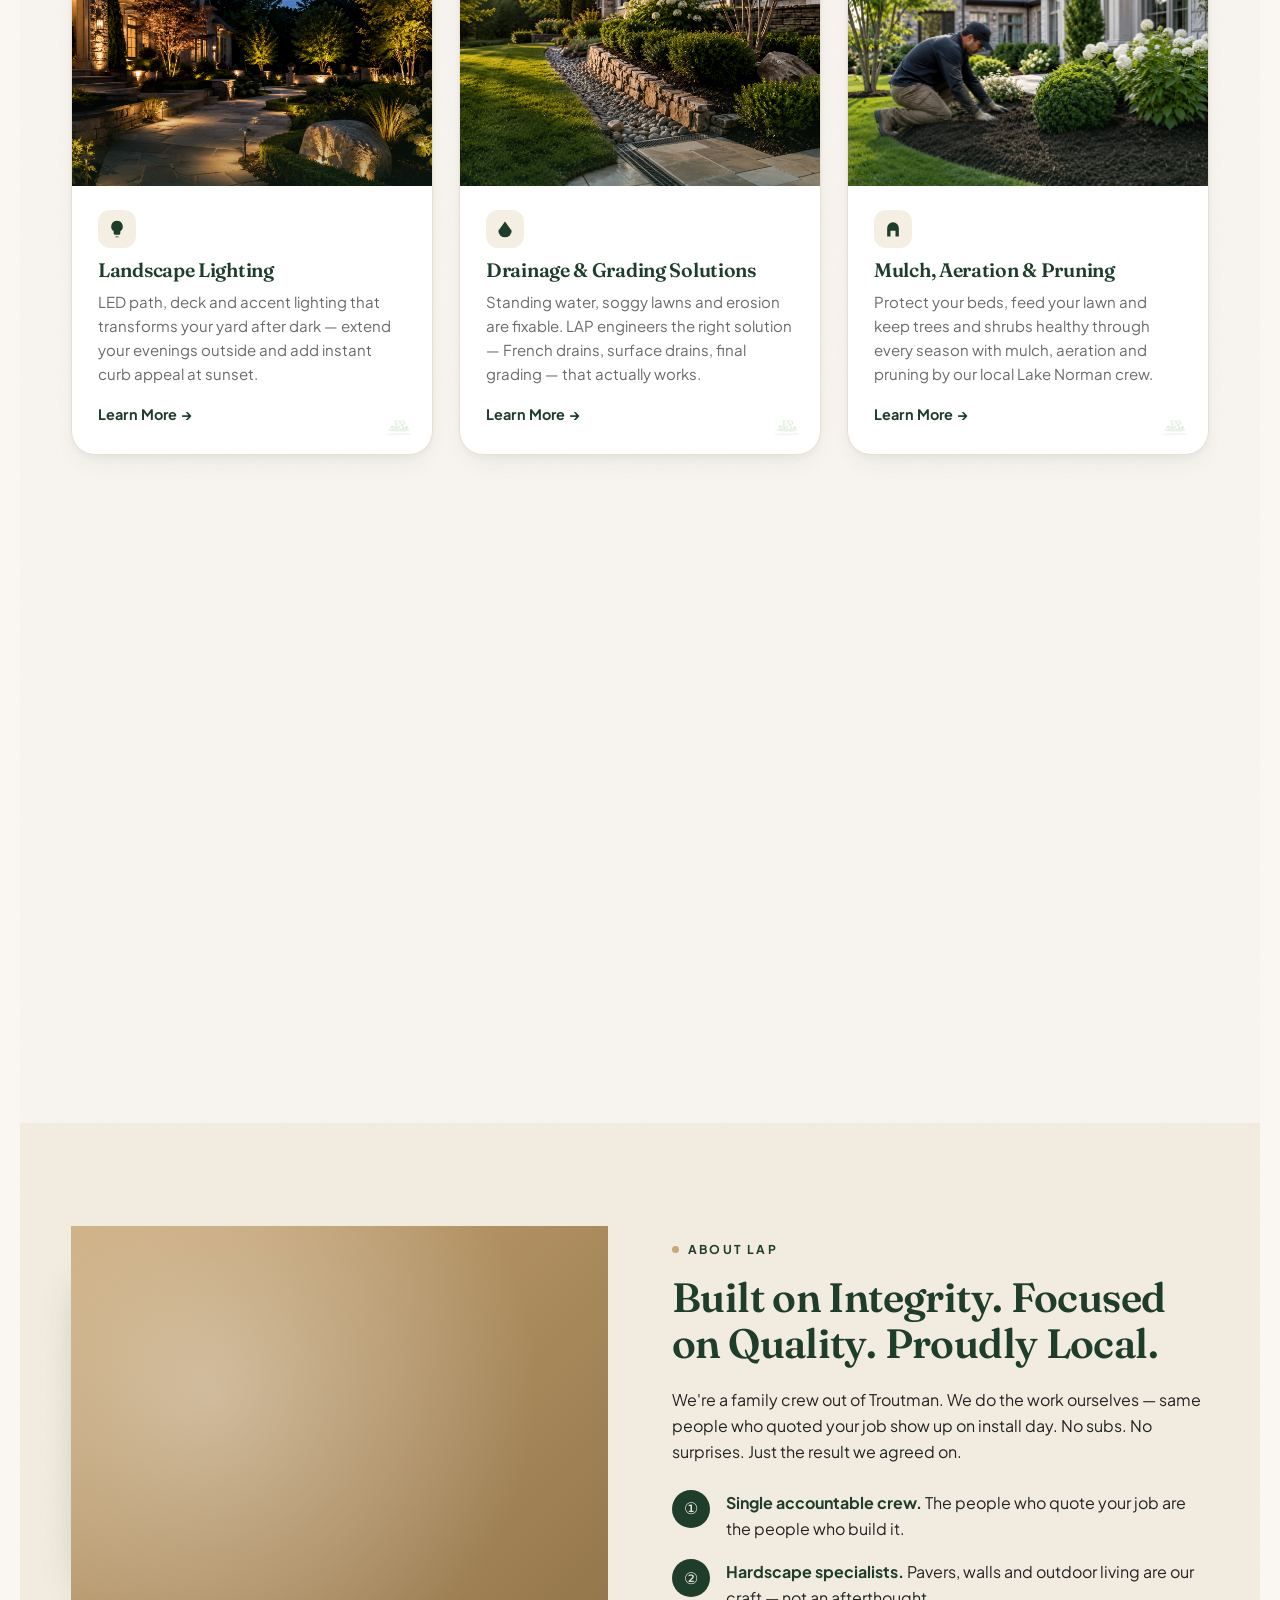
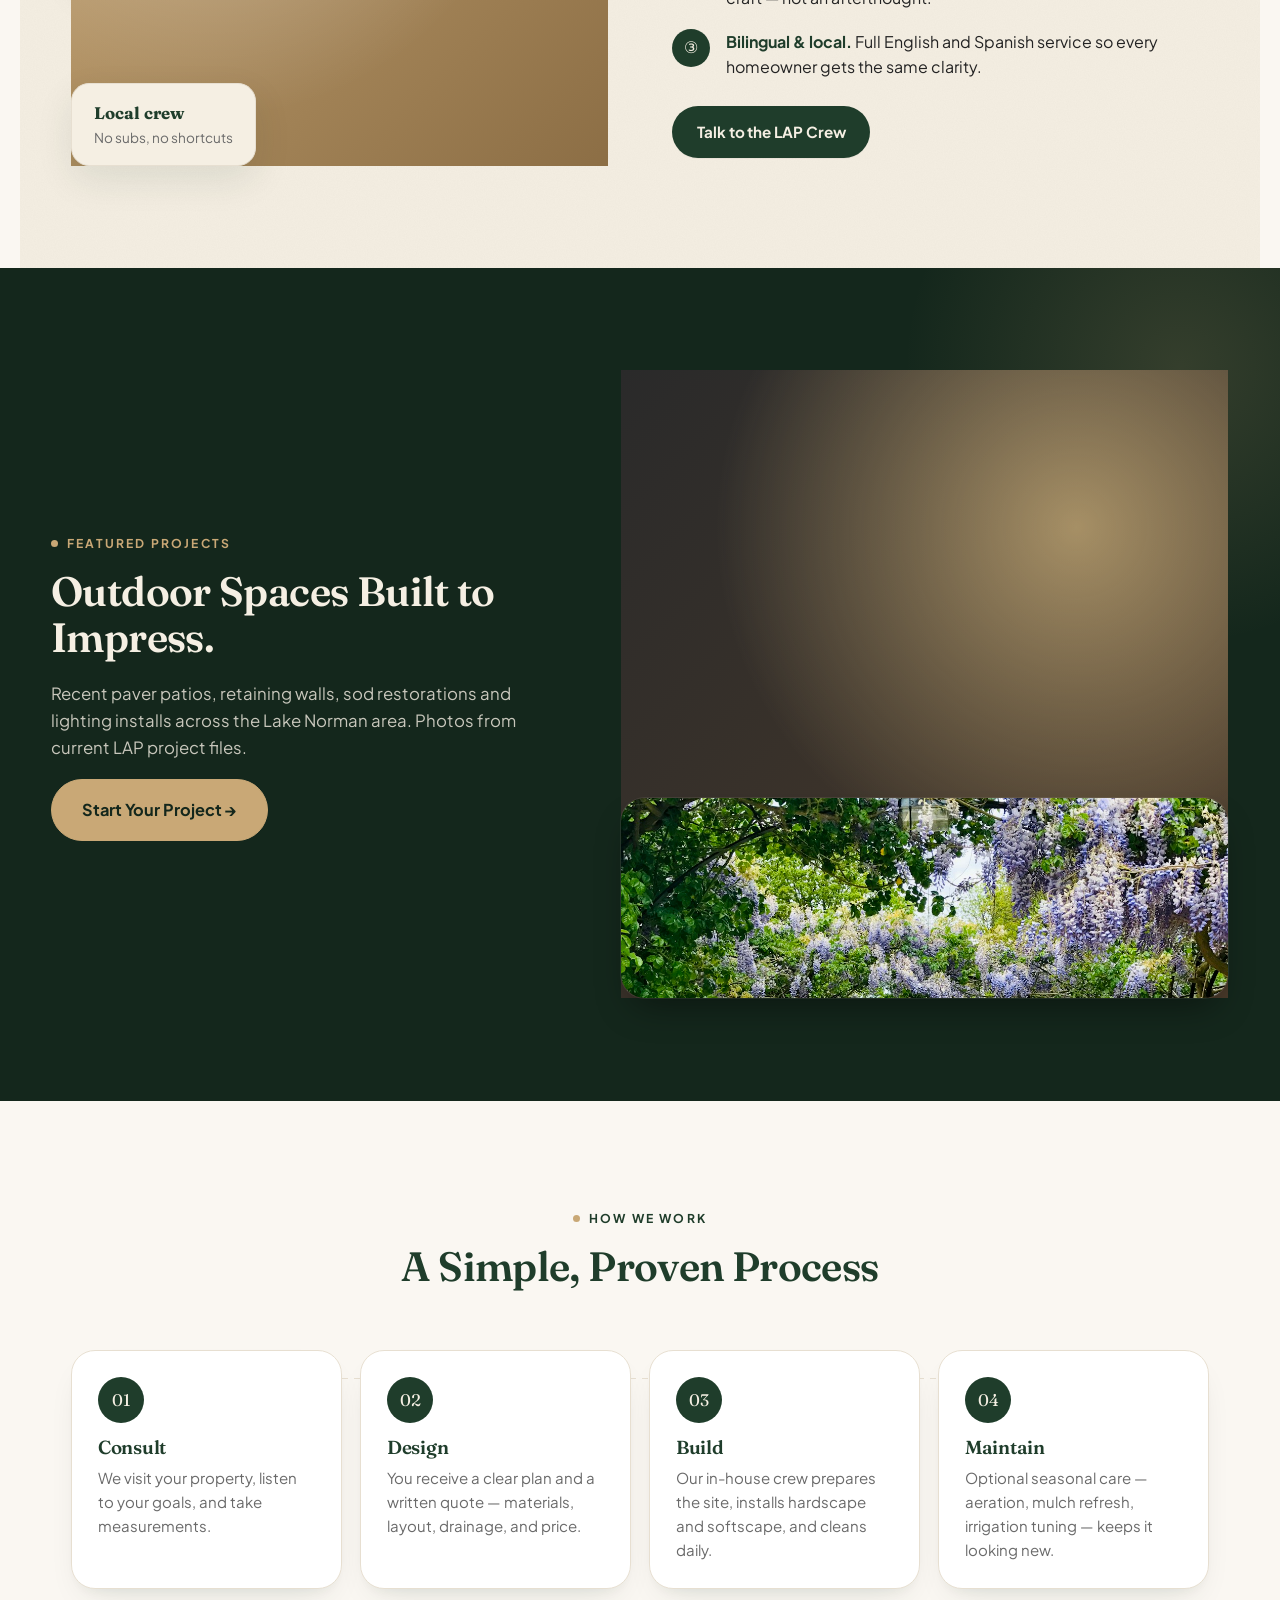
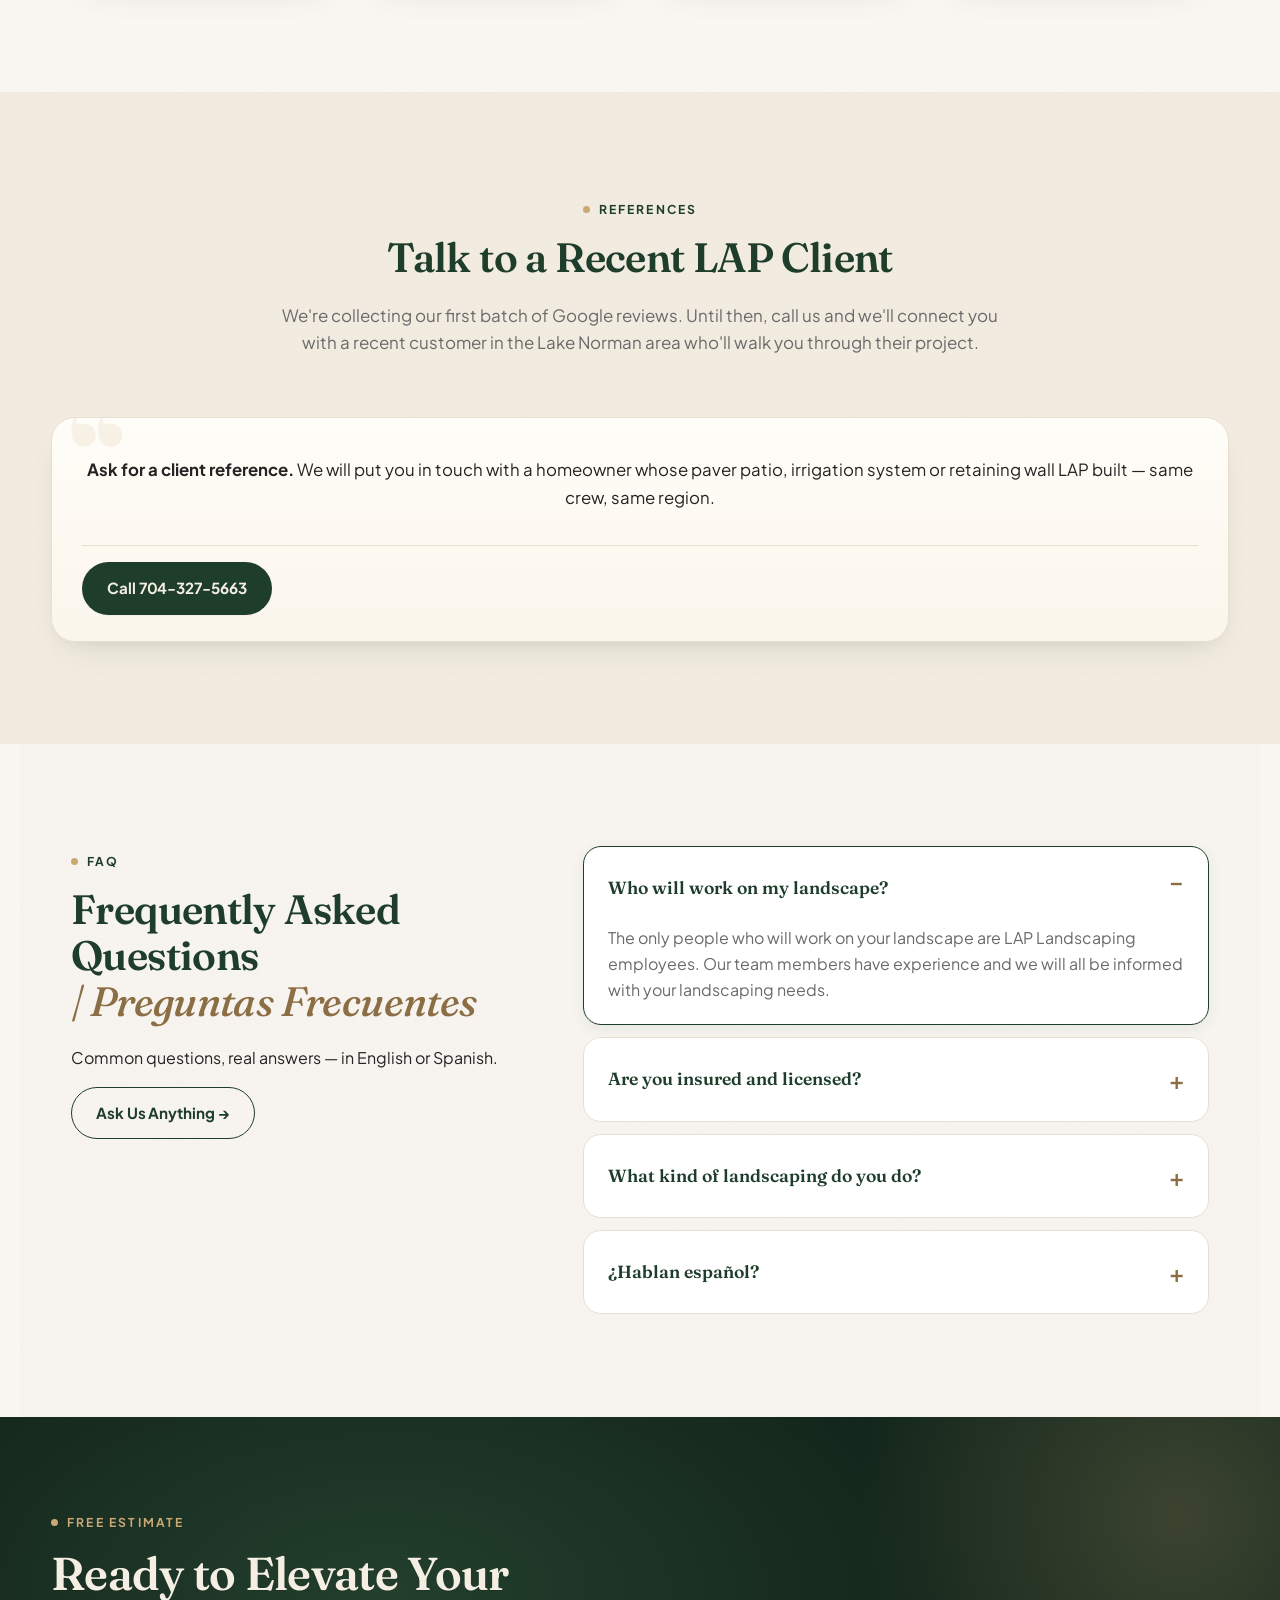
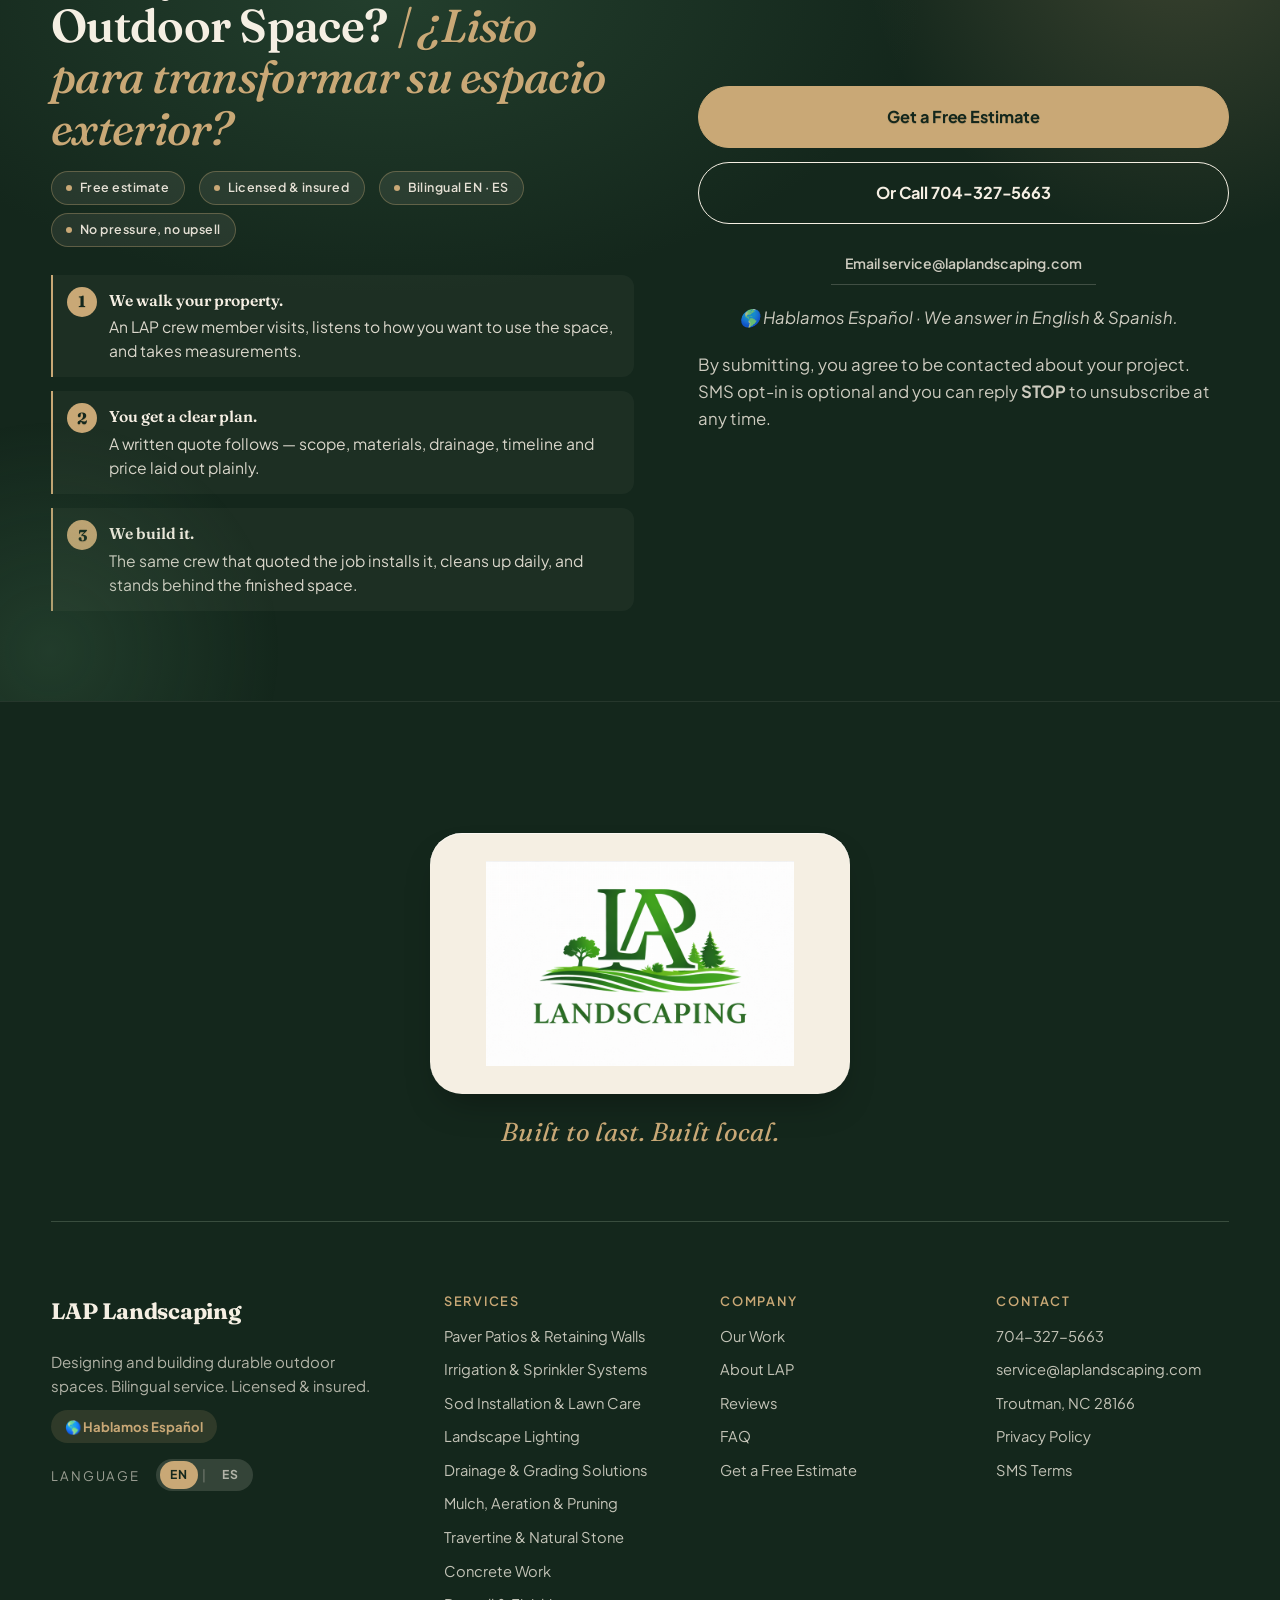
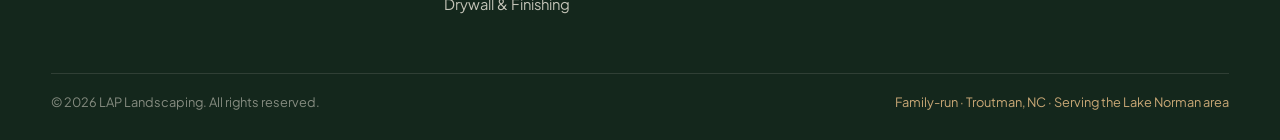
==== commit 62b86a12: "feat: make all estimate CTAs open Yardbook directly (1-click) 60 CTA buttons (nav, hero, sticky, foo" ====
--- a/index.html
+++ b/index.html
@@ -154,7 +154,7 @@
       <a href="#faq" data-i18n="nav.faq">FAQ</a>
       <a href="#contact" data-i18n="nav.contact">Contact</a>
     </nav>
-    <a class="btn btn-primary nav-cta" href="#contact" data-i18n="cta.estimate">Get a Free Estimate</a>
+    <a class="btn btn-primary nav-cta" href="https://www.yardbook.com/new_quote/9253aae7eebb09e976391f2283048f217c78b0cf" target="_blank" rel="noopener" data-i18n="cta.estimate">Get a Free Estimate</a>
     <button class="nav-toggle" aria-label="Toggle navigation" aria-expanded="false" aria-controls="mnav">
       <span></span><span></span><span></span>
     </button>
@@ -166,7 +166,7 @@
     <a href="#reviews" data-i18n="nav.reviews">Reviews</a>
     <a href="#faq" data-i18n="nav.faq">FAQ</a>
     <a href="#contact" data-i18n="nav.contact">Contact</a>
-    <a class="btn btn-primary" href="#contact" data-i18n="cta.estimate">Get a Free Estimate</a>
+    <a class="btn btn-primary" href="https://www.yardbook.com/new_quote/9253aae7eebb09e976391f2283048f217c78b0cf" target="_blank" rel="noopener" data-i18n="cta.estimate">Get a Free Estimate</a>
   </div>
 </header>
 
@@ -180,7 +180,7 @@
       <p class="hero-region" data-i18n="hero.region">Serving Troutman, Mooresville, Statesville &amp; the Lake Norman area</p>
       <p class="hero-lede" data-i18n="hero.lede">Same crew on every job — we walk your property, draw the plan, and build the patio, irrigation, lighting or drainage ourselves.</p>
       <div class="hero-cta">
-        <a class="btn btn-primary btn-lg" href="#contact" data-i18n="cta.estimate">Get a Free Estimate</a>
+        <a class="btn btn-primary btn-lg" href="https://www.yardbook.com/new_quote/9253aae7eebb09e976391f2283048f217c78b0cf" target="_blank" rel="noopener" data-i18n="cta.estimate">Get a Free Estimate</a>
         <a class="btn btn-ghost btn-lg" href="#projects" data-i18n="cta.work">View Our Work →</a>
       </div>
       <p class="hero-trust" data-i18n-html="hero.trust"><span class="hero-trust-stars" aria-hidden="true">★★★★★</span><span><strong>100% Satisfaction Guaranteed</strong> · Free, no-pressure estimate</span></p>
@@ -455,7 +455,7 @@
           <div data-i18n-html="about.l3"><strong>Bilingual &amp; local.</strong> Full English and Spanish service so every homeowner gets the same clarity.</div>
         </li>
       </ul>
-      <a class="btn btn-primary" href="#contact" data-i18n="about.cta">Talk to the LAP Crew</a>
+      <a class="btn btn-primary" href="https://www.yardbook.com/new_quote/9253aae7eebb09e976391f2283048f217c78b0cf" target="_blank" rel="noopener" data-i18n="about.cta">Talk to the LAP Crew</a>
     </div>
   </div>
 </section>
@@ -467,7 +467,7 @@
       <span class="eyebrow light"><span class="dot light"></span> <span data-i18n="projects.eyebrow">Featured Projects</span></span>
       <h2 data-i18n="projects.title">Outdoor Spaces Built to Impress.</h2>
       <p data-i18n="projects.p">Recent paver patios, retaining walls, sod restorations and lighting installs across the Lake Norman area. Photos from current LAP project files.</p>
-      <a class="btn btn-tan btn-lg" href="#contact" data-i18n="projects.cta">Start Your Project →</a>
+      <a class="btn btn-tan btn-lg" href="https://www.yardbook.com/new_quote/9253aae7eebb09e976391f2283048f217c78b0cf" target="_blank" rel="noopener" data-i18n="projects.cta">Start Your Project →</a>
     </div>
     <div class="projects-mosaic reveal" aria-hidden="true">
       <img class="pm pm-1" src="https://images.unsplash.com/photo-1762811054950-b74e0a055c80?auto=format&fit=crop&w=900&q=80" alt="Modern home with pool and outdoor seating area" loading="lazy" data-fallback-tile="patio" />
@@ -519,7 +519,7 @@
         <em class="faq-bilingual" data-i18n="faq.title.es"> | Preguntas Frecuentes</em>
       </h2>
       <p data-i18n="faq.lede">Common questions, real answers — in English or Spanish.</p>
-      <a class="btn btn-ghost" href="#contact" data-i18n="faq.cta">Ask Us Anything →</a>
+      <a class="btn btn-ghost" href="https://www.yardbook.com/new_quote/9253aae7eebb09e976391f2283048f217c78b0cf" target="_blank" rel="noopener" data-i18n="faq.cta">Ask Us Anything →</a>
     </div>
     <div class="faq-list reveal">
       <details class="faq-item" open>
@@ -565,7 +565,7 @@
       </ol>
     </div>
     <div class="cta-band-actions">
-      <a class="btn btn-tan btn-lg" href="https://form.jotform.com/261096626914059" target="_blank" rel="noopener" data-i18n="cta.btn1">Get a Free Estimate</a>
+      <a class="btn btn-tan btn-lg" href="https://www.yardbook.com/new_quote/9253aae7eebb09e976391f2283048f217c78b0cf" target="_blank" rel="noopener" data-i18n="cta.btn1">Get a Free Estimate</a>
       <a class="btn btn-ghost-light btn-lg" href="tel:+17043275663" data-i18n="cta.btn2">Or Call 704-327-5663</a>
       <a class="cta-email-link" href="mailto:service@laplandscaping.com" data-i18n="cta.btn3">Email service@laplandscaping.com</a>
       <p class="cta-bilingual-line" data-i18n="cta.bilingual">🌎 Hablamos Español · We answer in English &amp; Spanish.</p>
@@ -614,7 +614,7 @@
       <a href="#about" data-i18n="nav.about">About LAP</a>
       <a href="#reviews" data-i18n="nav.reviews">Reviews</a>
       <a href="#faq" data-i18n="nav.faq">FAQ</a>
-      <a href="#contact" data-i18n="cta.estimate">Get a Free Estimate</a>
+      <a href="https://www.yardbook.com/new_quote/9253aae7eebb09e976391f2283048f217c78b0cf" target="_blank" rel="noopener" data-i18n="cta.estimate">Get a Free Estimate</a>
     </div>
     <div class="ftr-col">
       <h4 data-i18n="ftr.h.contact">Contact</h4>
@@ -634,7 +634,7 @@
 <!-- ========== STICKY MOBILE CTA ========== -->
 <div class="sticky-cta" aria-label="Quick contact">
   <a href="tel:+17043275663" class="sc-btn sc-call" data-i18n="sticky.call">Call</a>
-  <a href="#contact" class="sc-btn sc-est" data-i18n="cta.estimate">Get a Free Estimate</a>
+  <a href="https://www.yardbook.com/new_quote/9253aae7eebb09e976391f2283048f217c78b0cf" target="_blank" rel="noopener" class="sc-btn sc-est" data-i18n="cta.estimate">Get a Free Estimate</a>
 </div>
 
 <script src="script.js"></script>
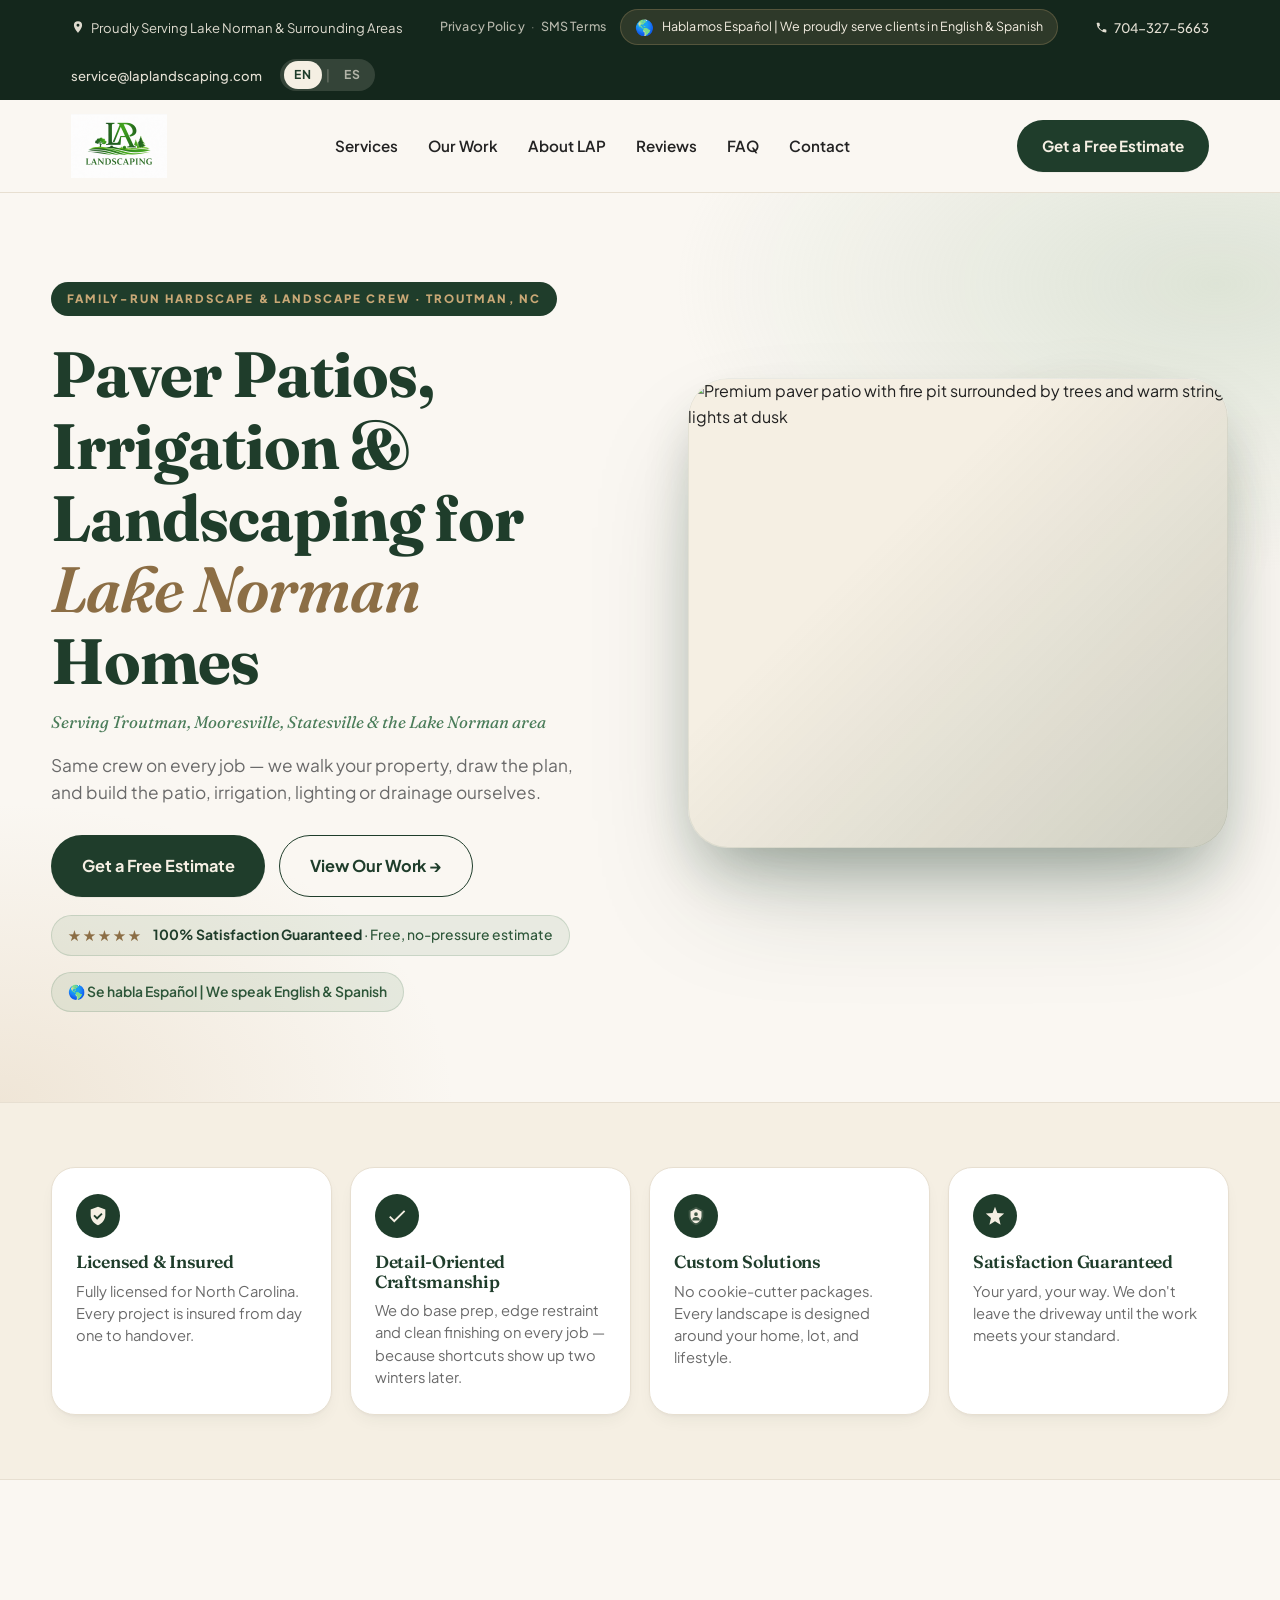
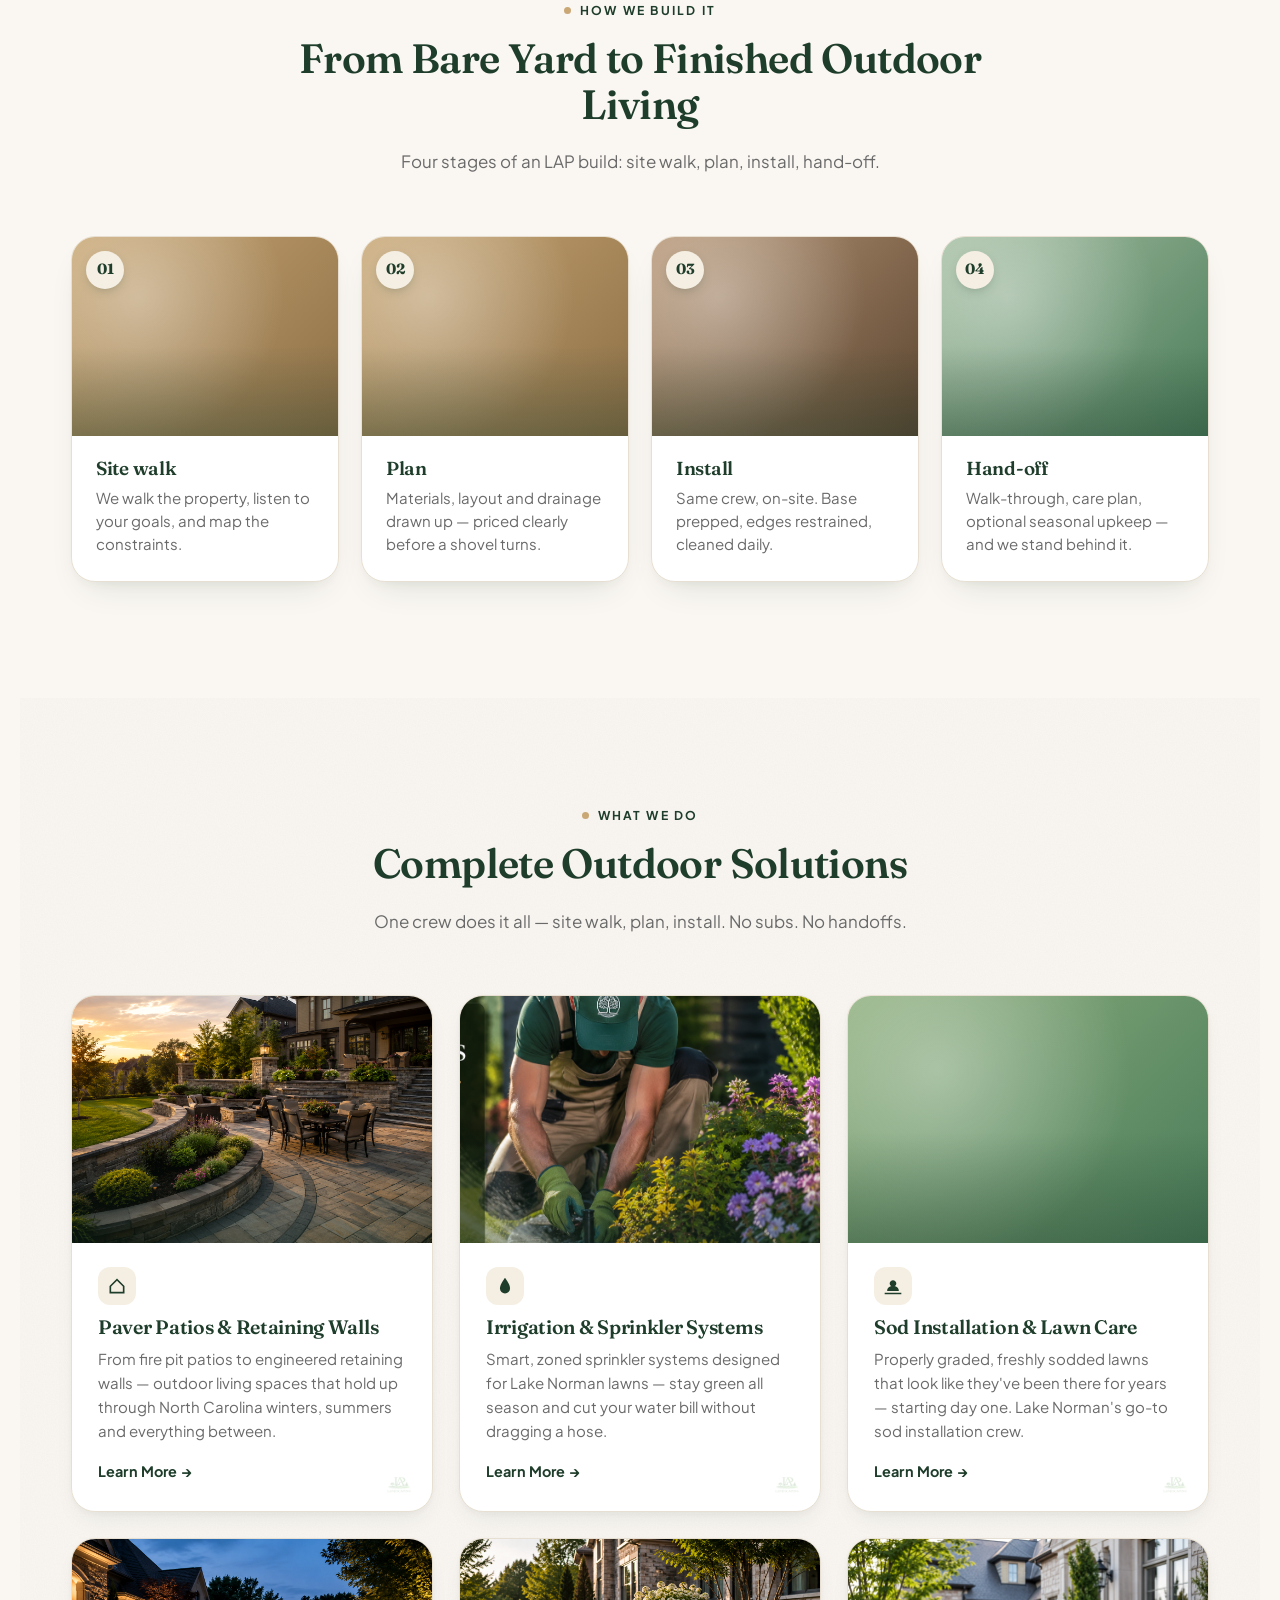
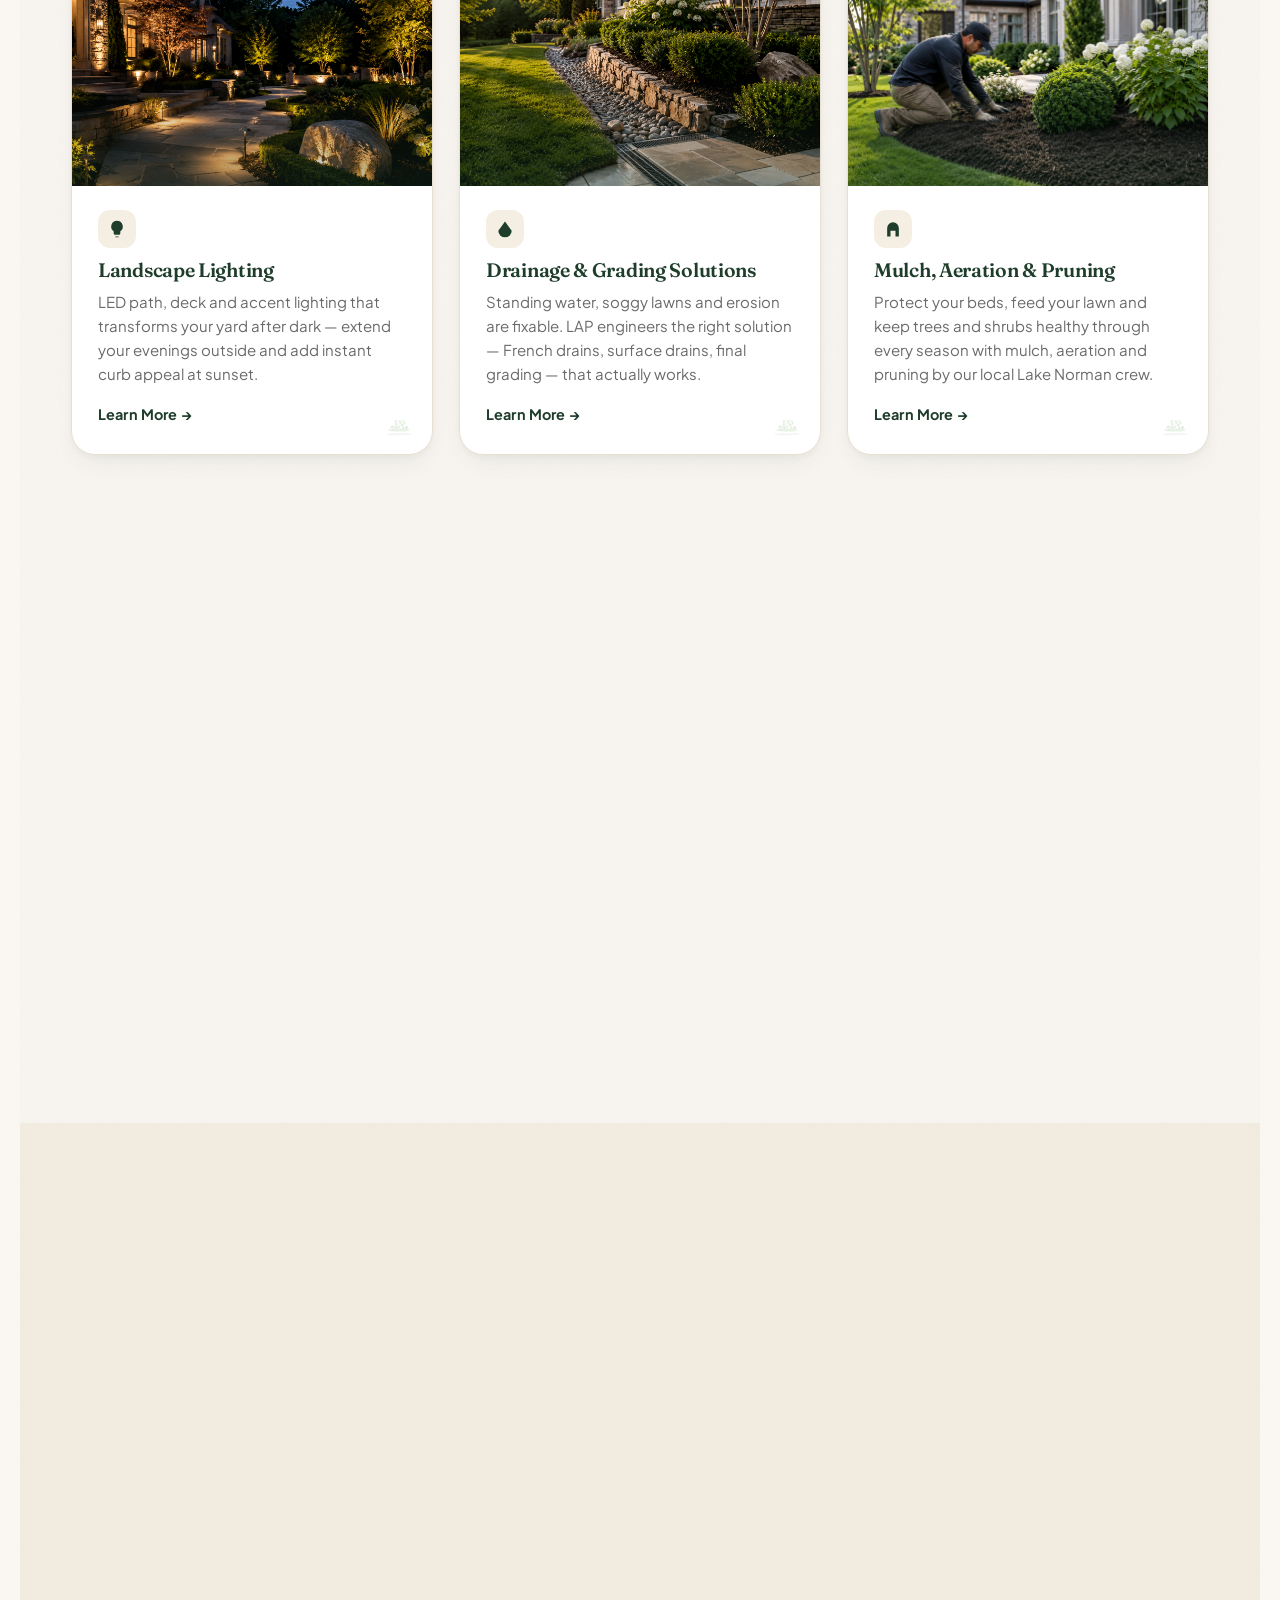
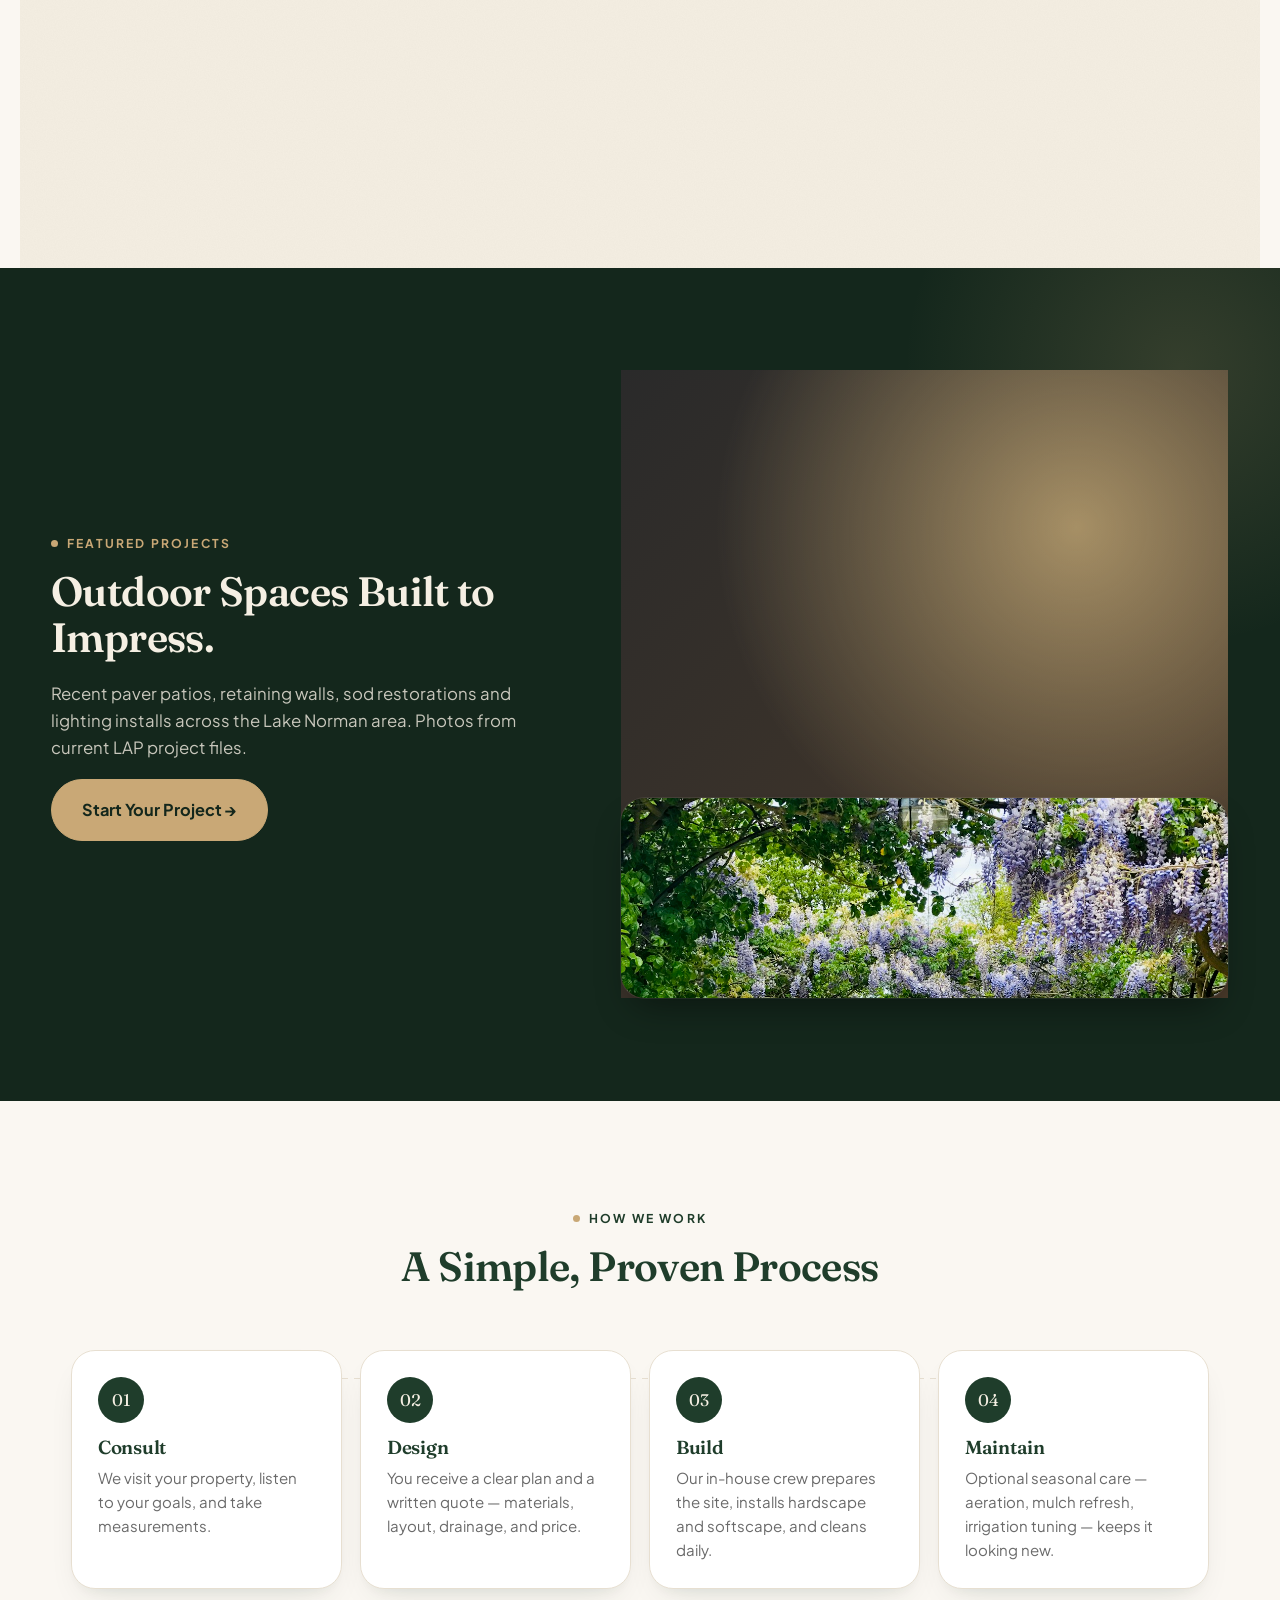
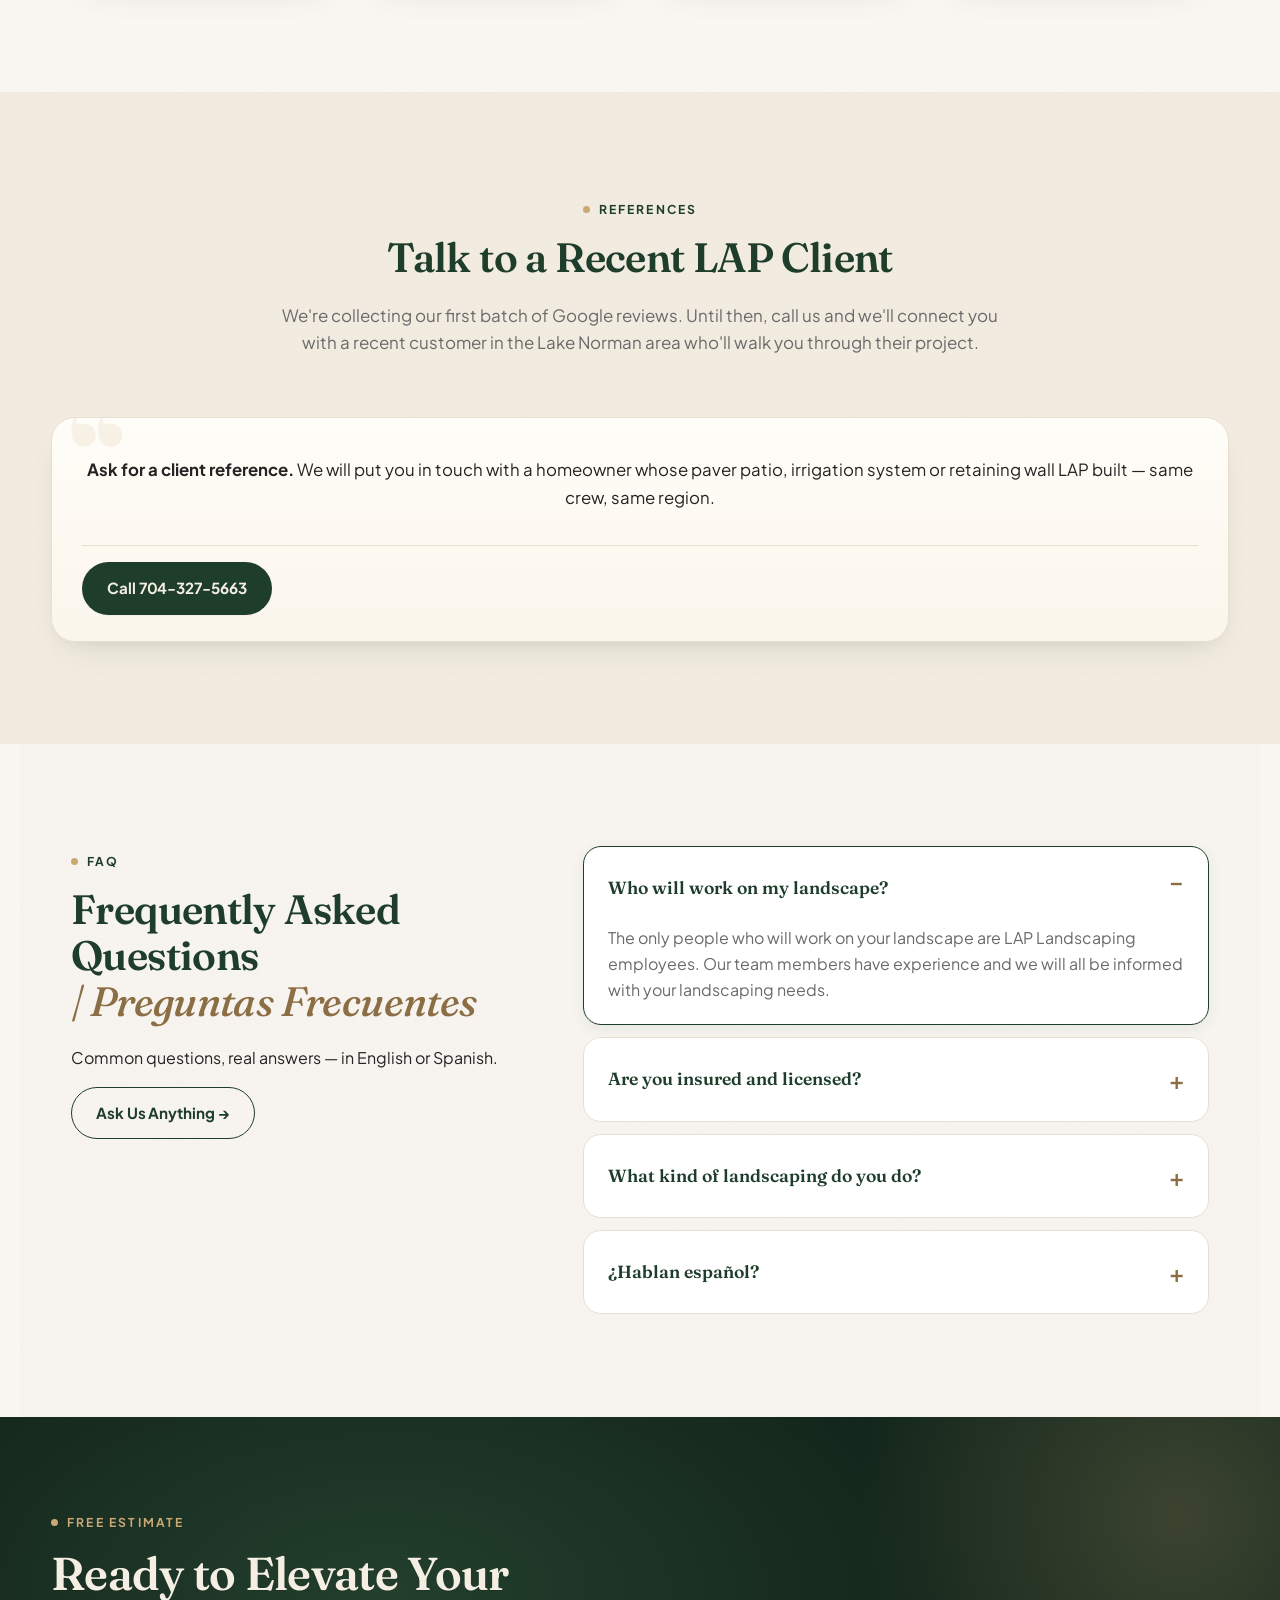
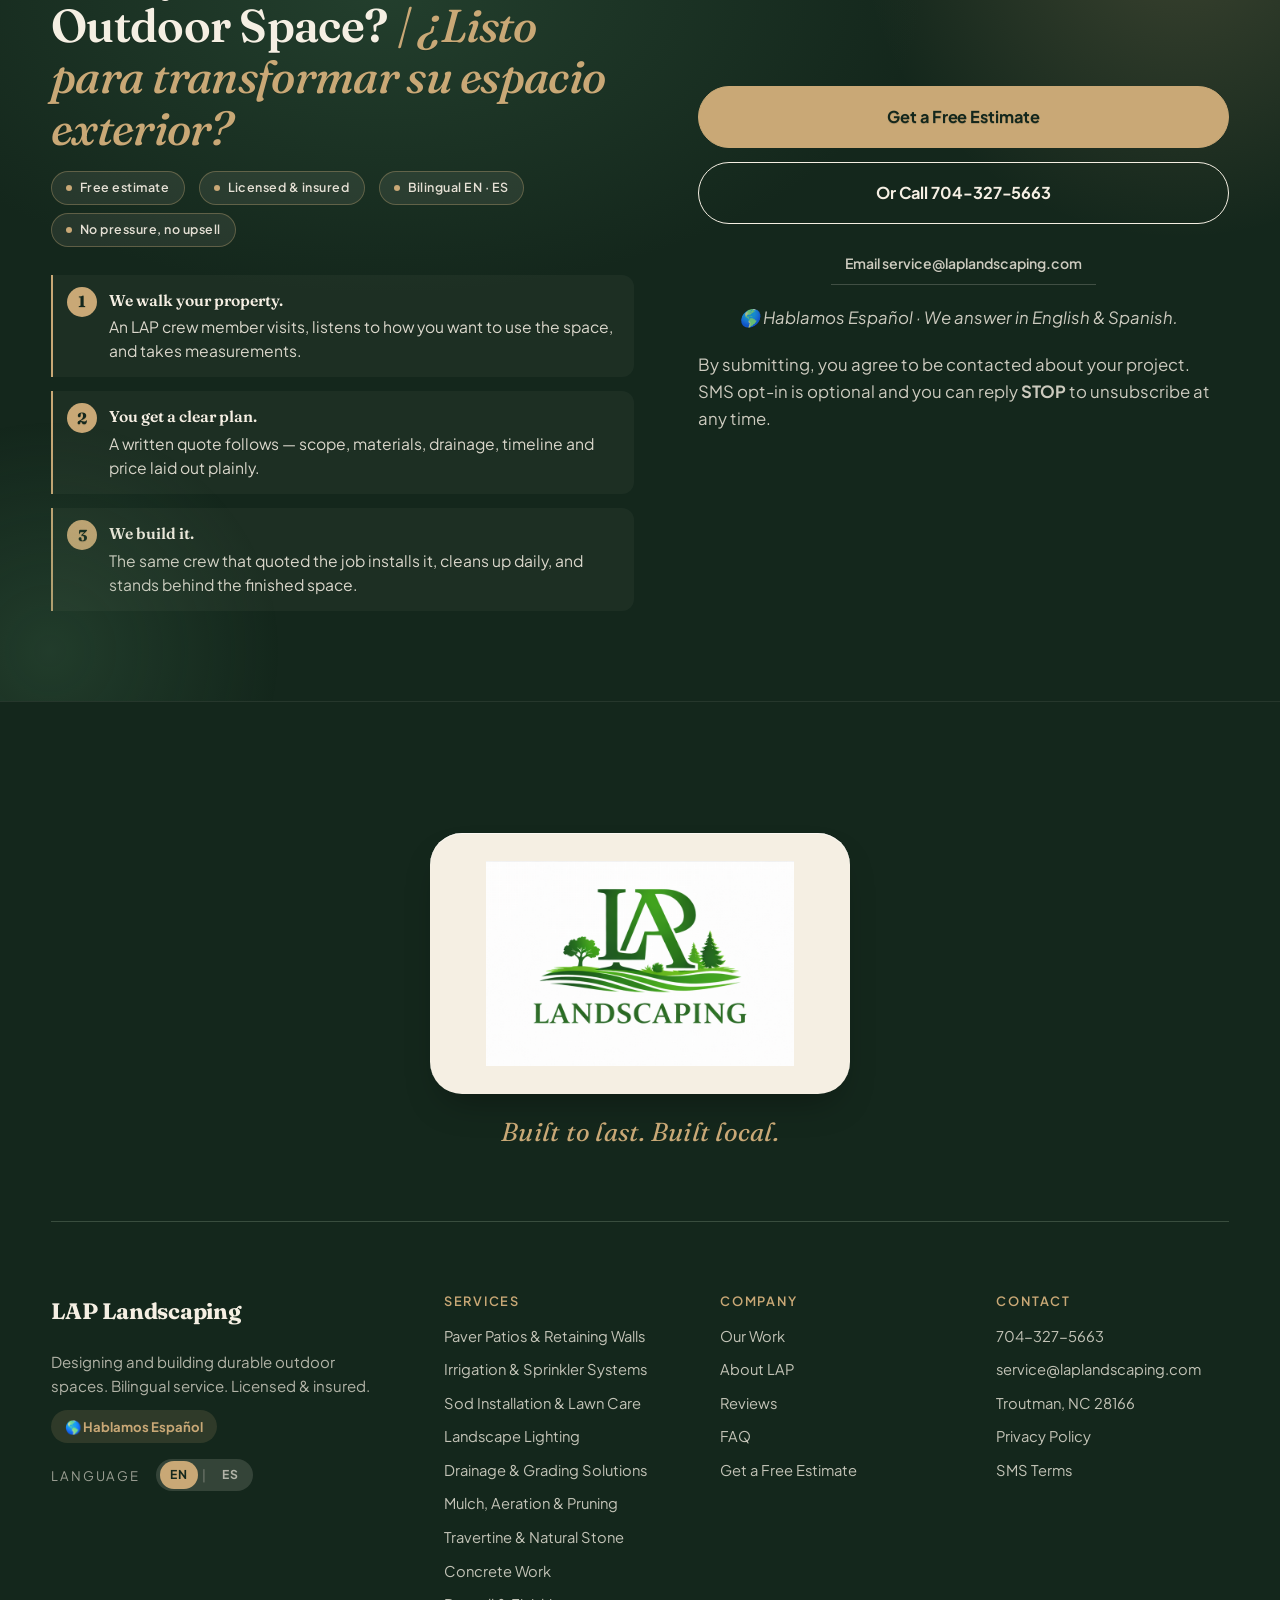
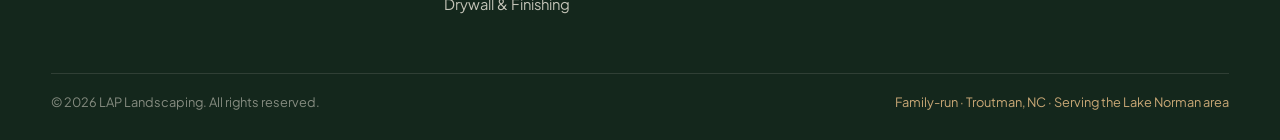
==== commit 4efdb054: "feat: add Privacy Policy + SMS Terms to utility bar; fix legal page readability - Legal links added " ====
--- a/index.html
+++ b/index.html
@@ -122,7 +122,7 @@
       <span data-i18n="util.area">Proudly Serving Lake Norman &amp; Surrounding Areas</span>
     </span>
     <span class="util-spacer" aria-hidden="true"></span>
-    <span class="util-bilingual">
+    <span class="util-legal-group"><a class="util-link util-legal" href="privacy-policy.html">Privacy Policy</a><span class="util-legal-sep" aria-hidden="true">&middot;</span><a class="util-link util-legal" href="sms-terms.html">SMS Terms</a></span><span class="util-bilingual">
       <span class="bilingual-flag" aria-hidden="true">🌎</span>
       <span data-i18n="util.bilingual">Hablamos Español | We proudly serve clients in English &amp; Spanish</span>
     </span>
@@ -621,8 +621,8 @@
       <a href="tel:+17043275663">704-327-5663</a>
       <a href="mailto:service@laplandscaping.com">service@laplandscaping.com</a>
       <span data-i18n="ftr.addr">Troutman, NC 28166</span>
-      <a href="#legal" data-i18n="ftr.privacy">Privacy Policy</a>
-      <a href="#legal" data-i18n="ftr.sms">SMS Terms</a>
+      <a href="privacy-policy.html" data-i18n="ftr.privacy">Privacy Policy</a>
+      <a href="sms-terms.html" data-i18n="ftr.sms">SMS Terms</a>
     </div>
   </div>
   <div class="ftr-base">
--- a/styles.css
+++ b/styles.css
@@ -102,6 +102,11 @@
   font-weight: 500;
 }
 .util-link:hover { color: var(--tan); opacity: 1; }
+.util-legal-group { display: inline-flex; align-items: center; gap: 6px; }
+.util-legal { font-size: .78rem; opacity: .72; letter-spacing: .01em; }
+.util-legal:hover { opacity: 1; color: var(--tan); }
+.util-legal-sep { opacity: .45; font-size: .78rem; }
+@media (max-width: 900px) { .util-legal-group { display: none; } }
 .lang-toggle {
   display: inline-flex;
   align-items: center;
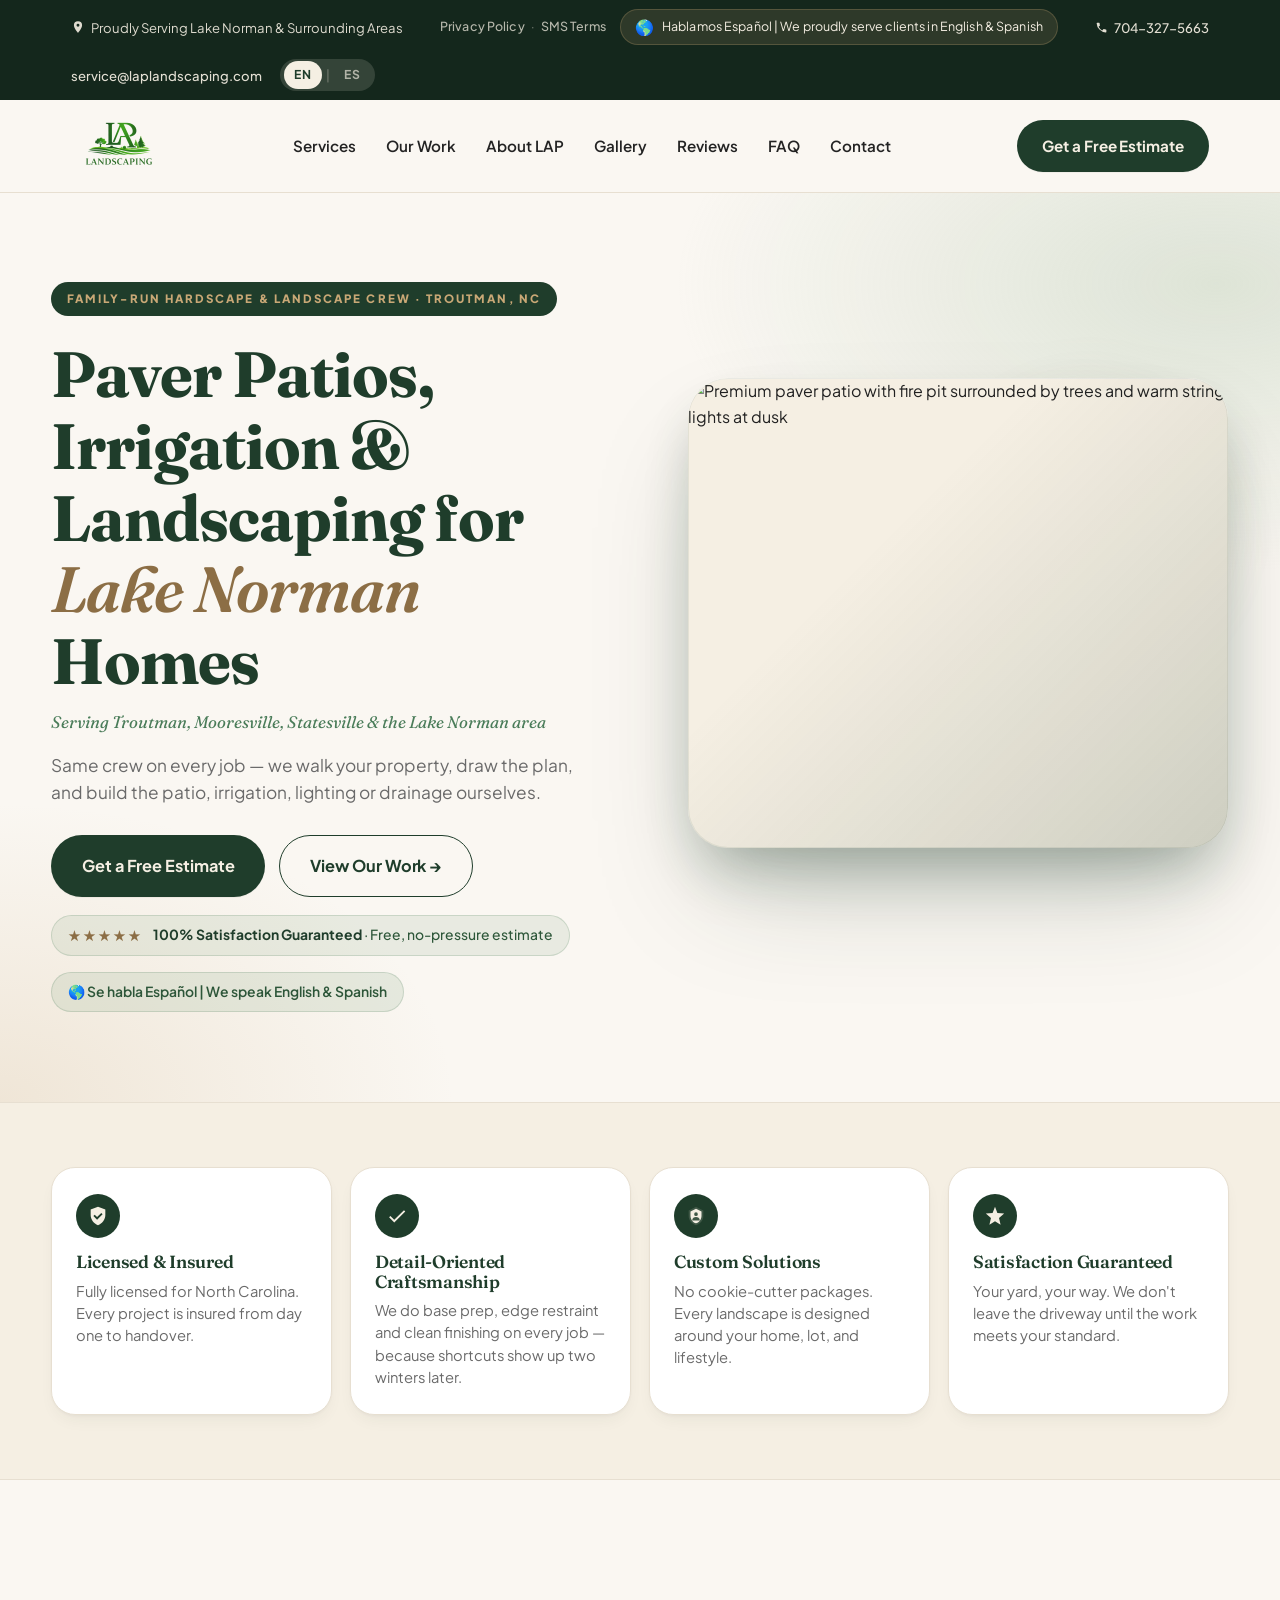
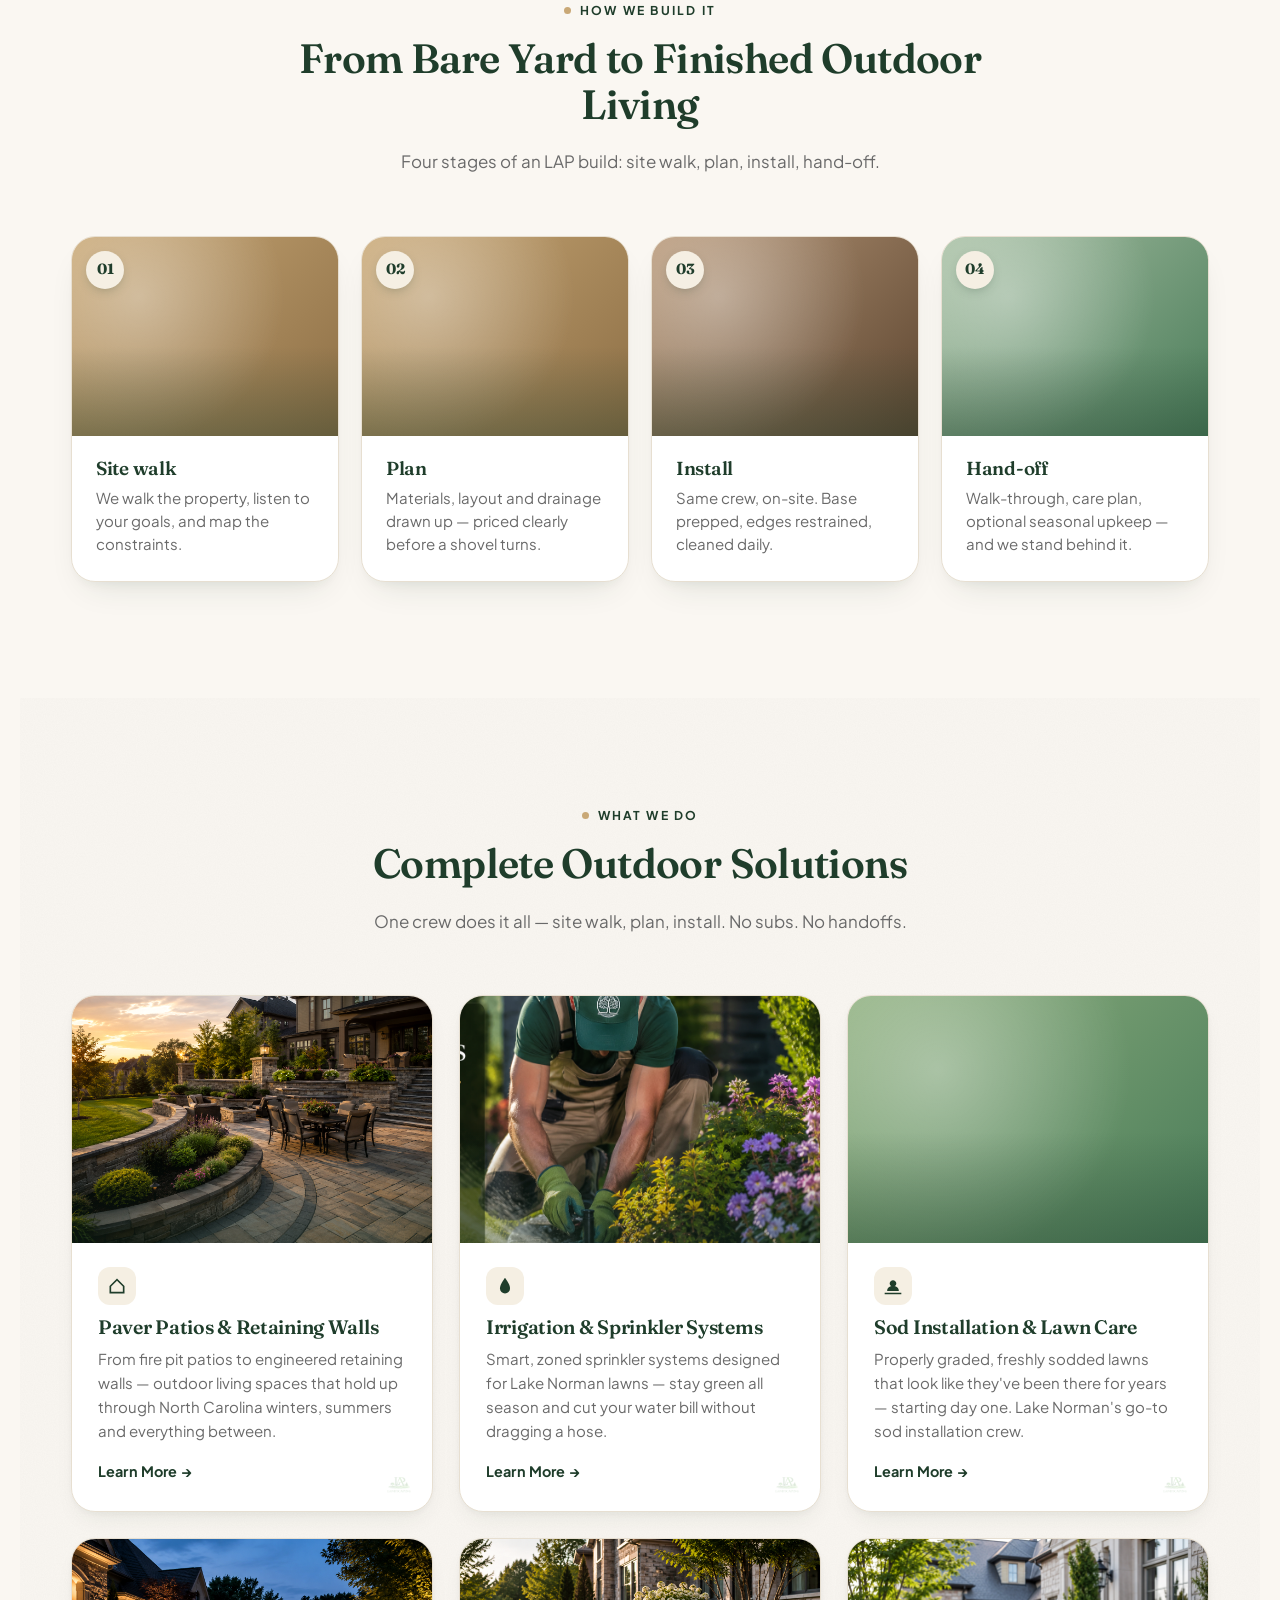
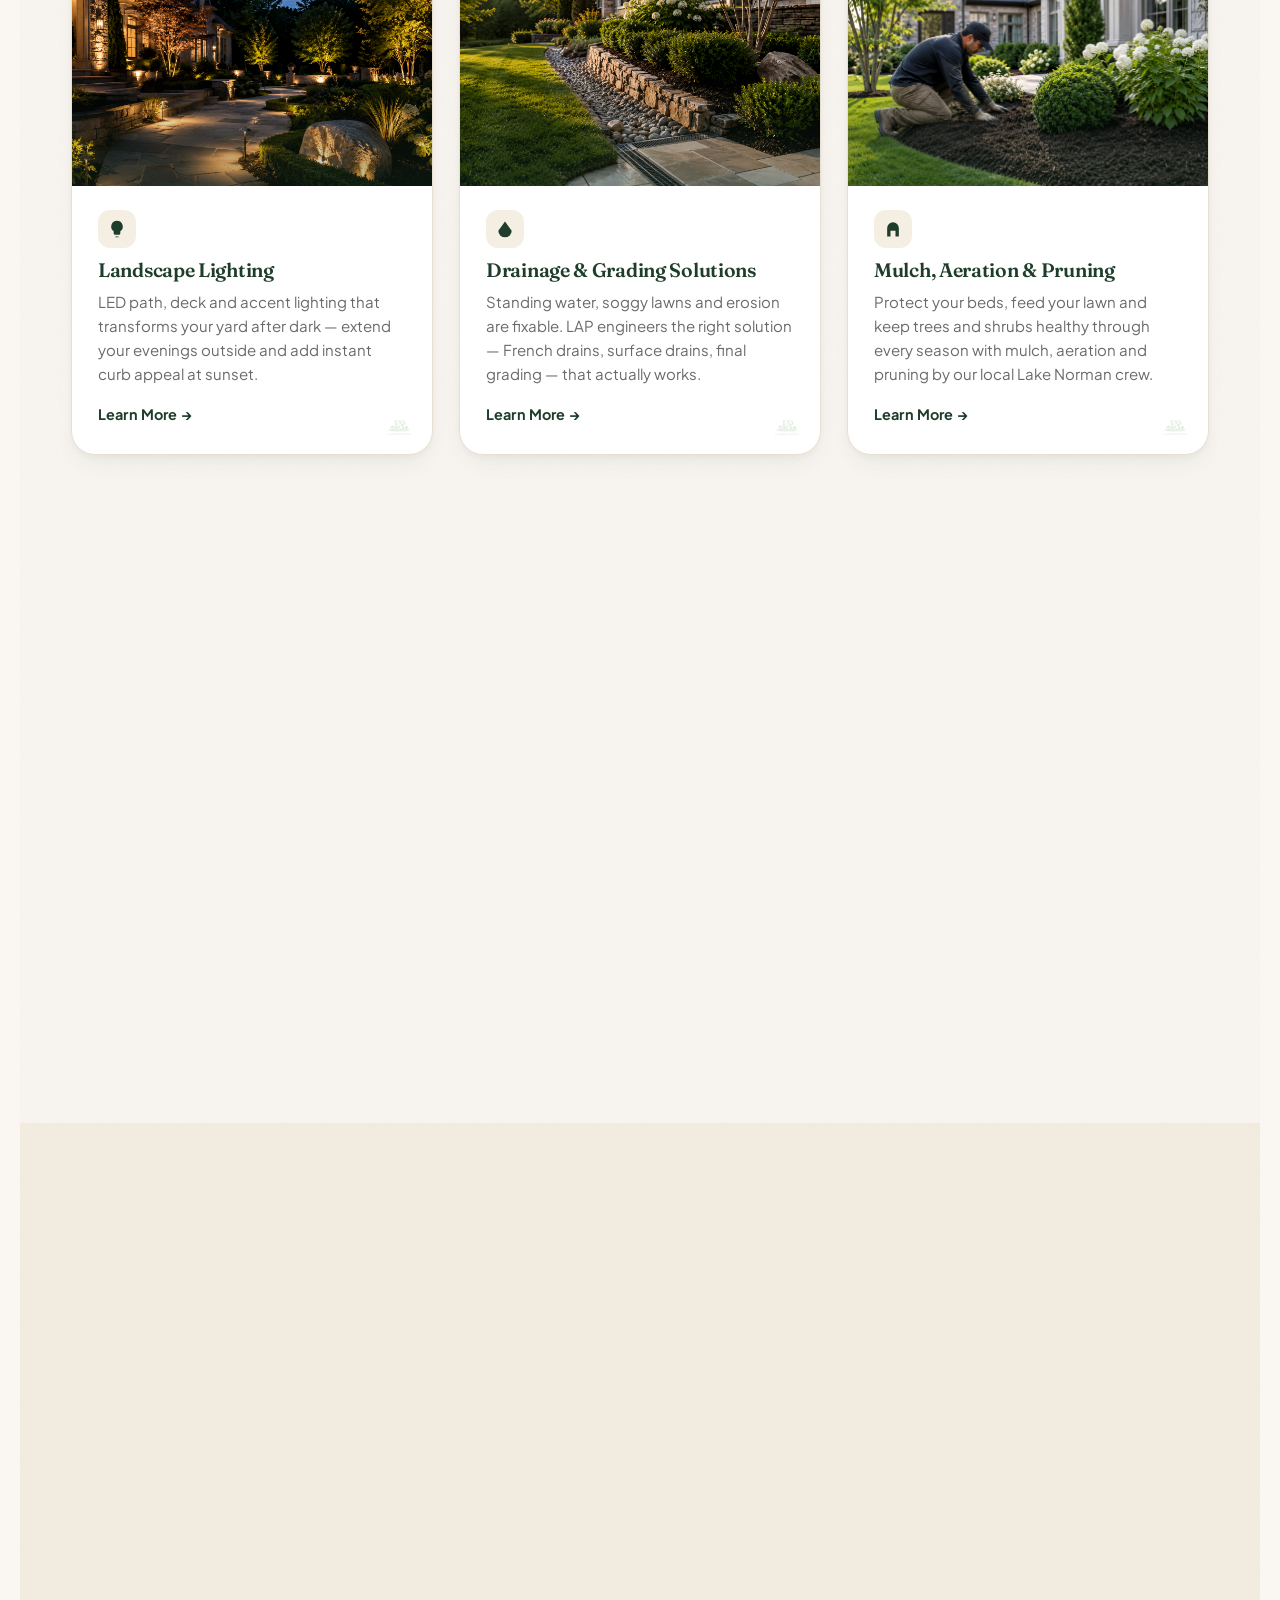
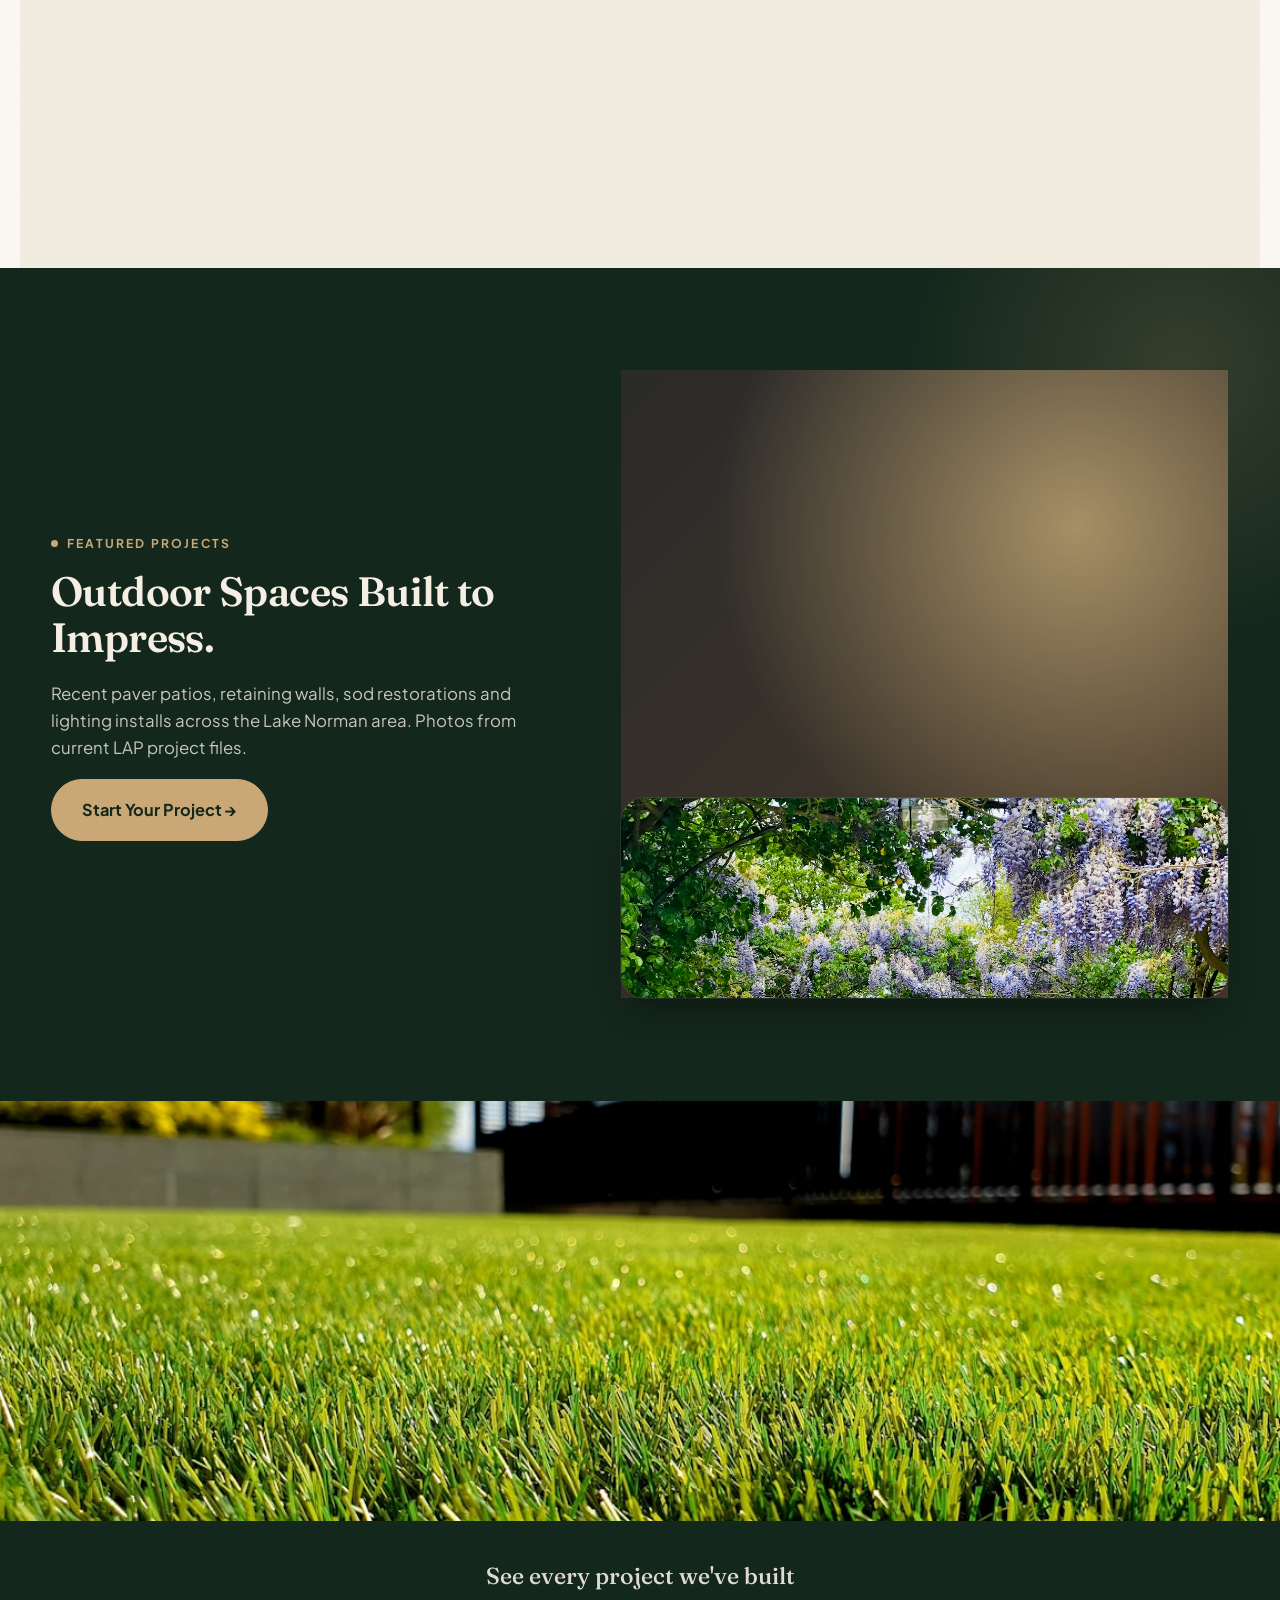
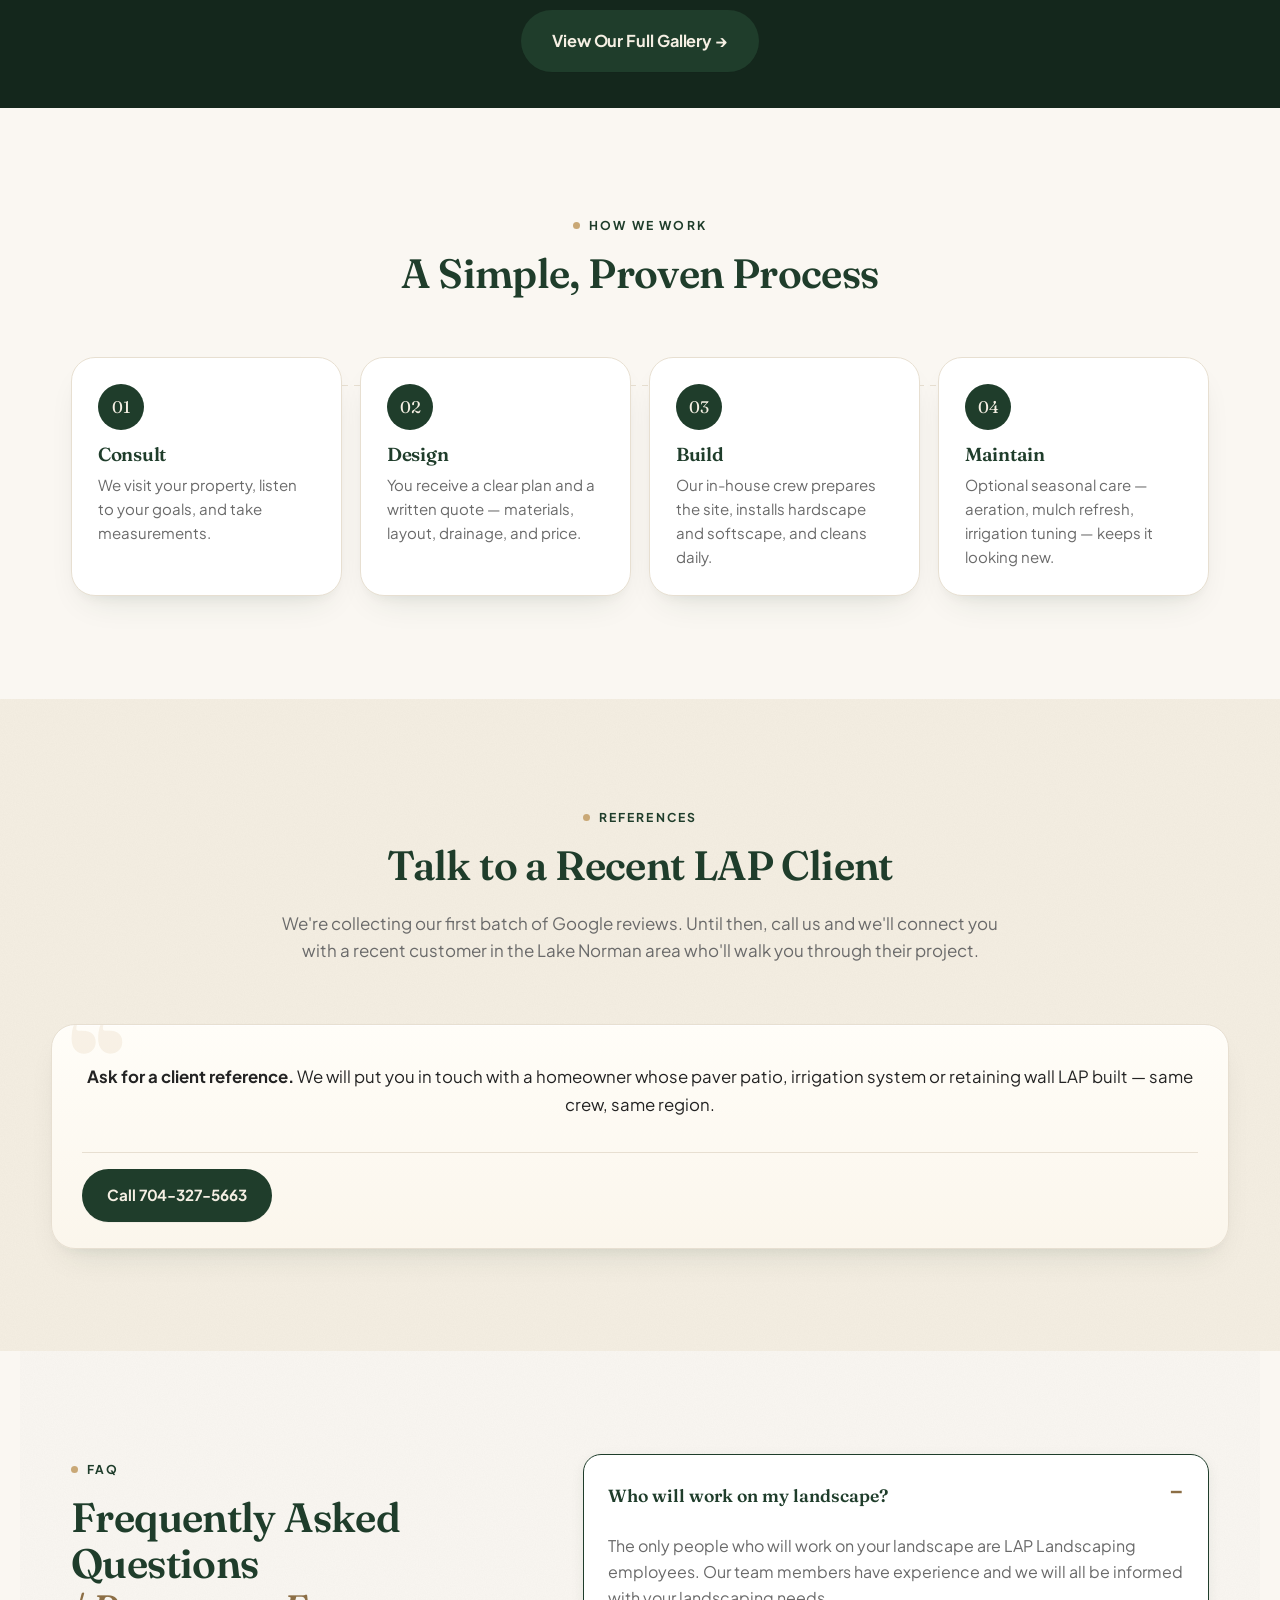
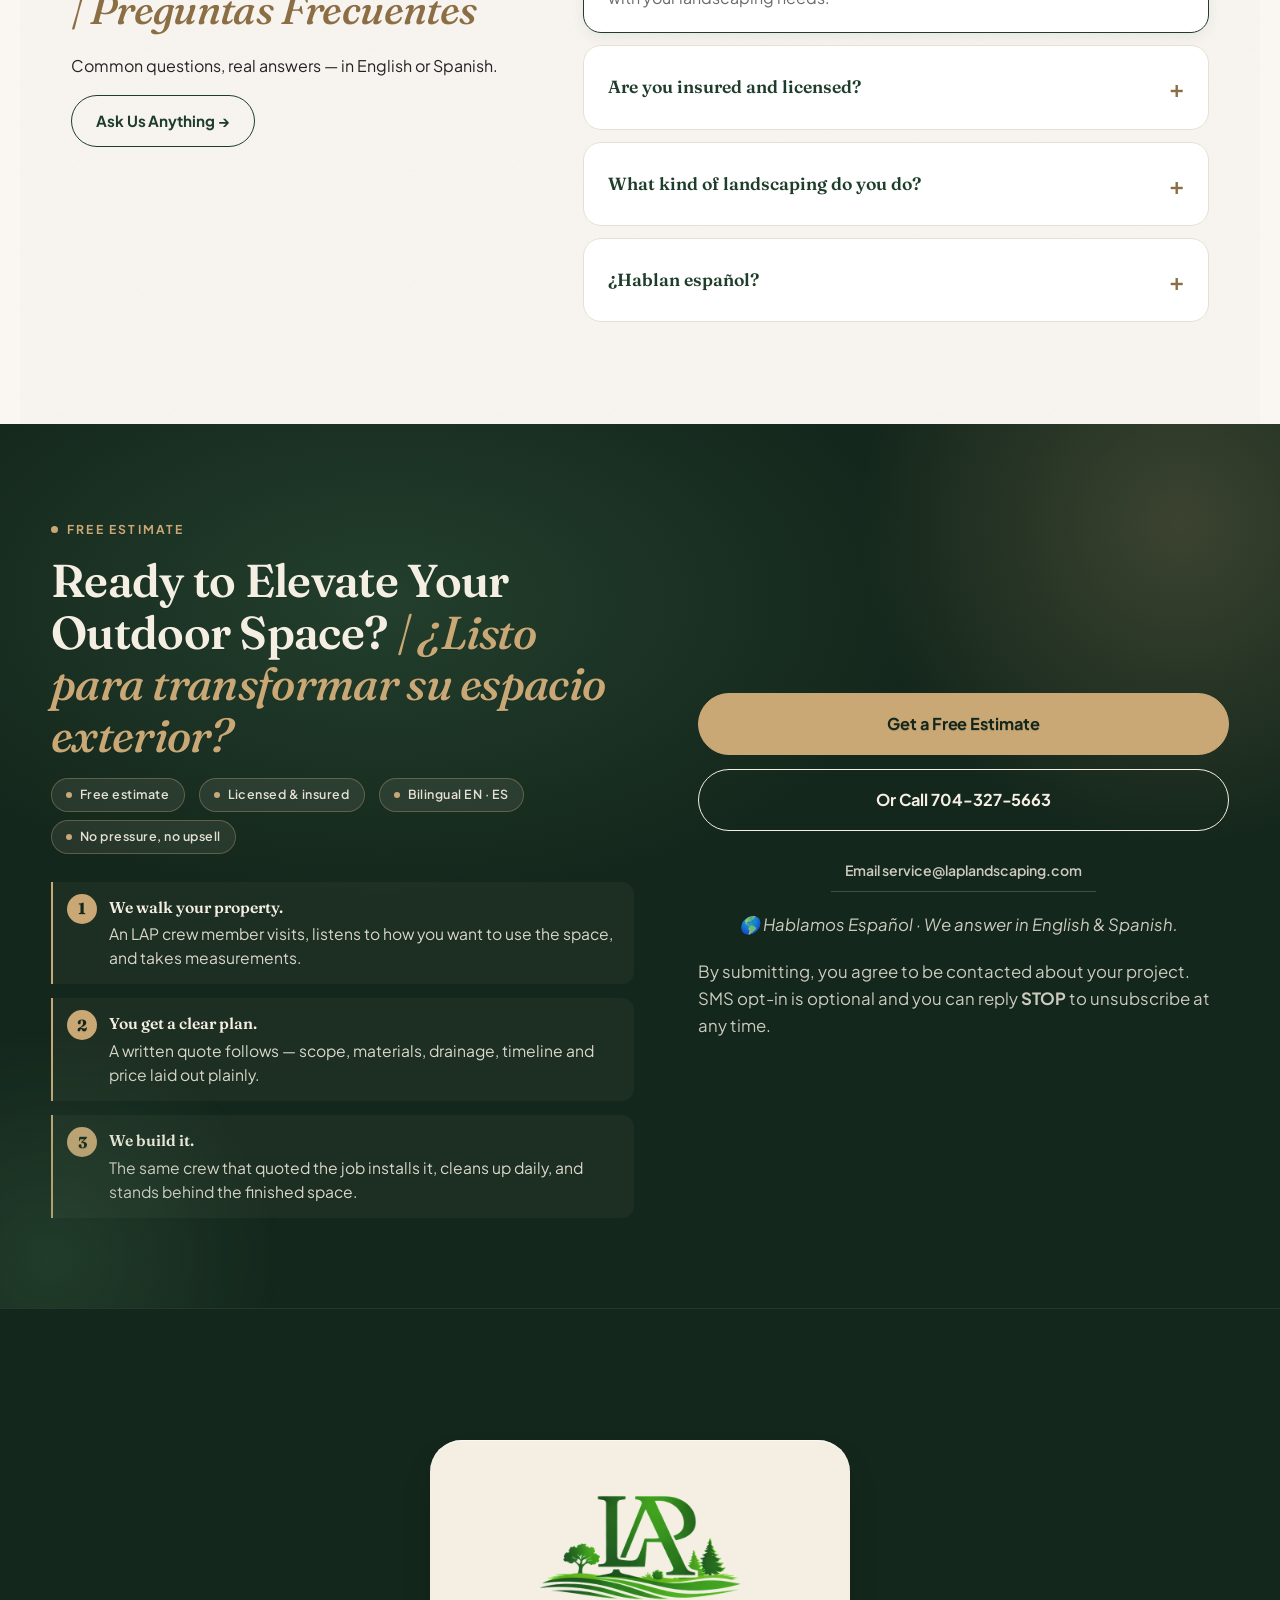
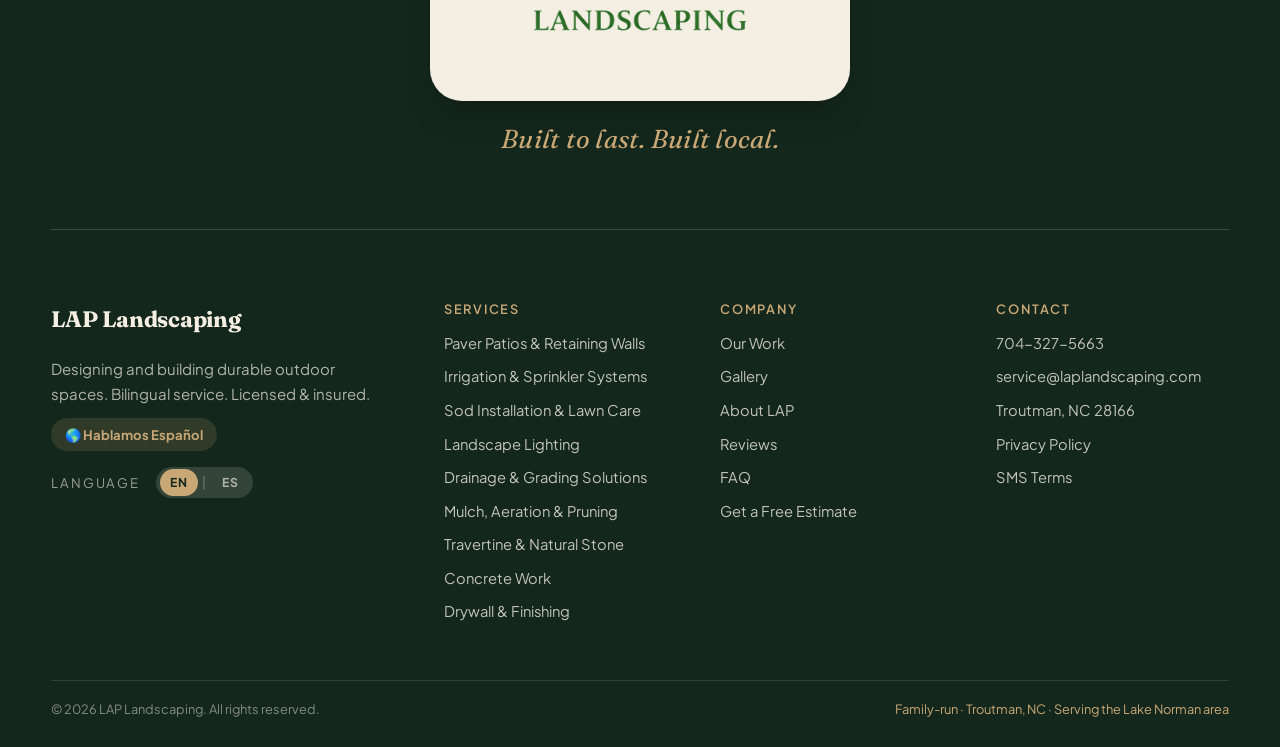
==== commit 6efddd8a: "Sync v7.1 prototype — gallery, service pages, real photos Add gallery.html + script-gallery.js with " ====
--- a/index.html
+++ b/index.html
@@ -32,6 +32,7 @@
 <link rel="preconnect" href="https://images.unsplash.com" />
 <link href="https://fonts.googleapis.com/css2?family=Fraunces:opsz,wght@9..144,400;9..144,500;9..144,600;9..144,700;9..144,800&family=Plus+Jakarta+Sans:wght@400;500;600;700;800&display=swap" rel="stylesheet" />
 <link rel="icon" href="reference/lap-logo.png" type="image/png" />
+<link rel="stylesheet" href="swiper/swiper-bundle.min.css" />
 <link rel="stylesheet" href="styles.css" />
 
 <script type="application/ld+json">
@@ -150,6 +151,7 @@
       <a href="#services" data-i18n="nav.services">Services</a>
       <a href="#projects" data-i18n="nav.work">Our Work</a>
       <a href="#about" data-i18n="nav.about">About LAP</a>
+      <a href="gallery.html" data-i18n="nav.gallery">Gallery</a>
       <a href="#reviews" data-i18n="nav.reviews">Reviews</a>
       <a href="#faq" data-i18n="nav.faq">FAQ</a>
       <a href="#contact" data-i18n="nav.contact">Contact</a>
@@ -163,6 +165,7 @@
     <a href="#services" data-i18n="nav.services">Services</a>
     <a href="#projects" data-i18n="nav.work">Our Work</a>
     <a href="#about" data-i18n="nav.about">About LAP</a>
+    <a href="gallery.html" data-i18n="nav.gallery">Gallery</a>
     <a href="#reviews" data-i18n="nav.reviews">Reviews</a>
     <a href="#faq" data-i18n="nav.faq">FAQ</a>
     <a href="#contact" data-i18n="nav.contact">Contact</a>
@@ -475,6 +478,36 @@
       <img class="pm pm-3" src="https://images.unsplash.com/photo-1777750050088-c6052531a1e0?auto=format&fit=crop&w=900&q=80" alt="Warm landscape lighting in a planted garden at night" loading="lazy" data-fallback-tile="lighting" />
       <img class="pm pm-4" src="reference/photos/modern-home.jpg" alt="Completed landscape build with mature plantings and clean lines" loading="lazy" data-fallback-tile="sod" />
     </div>
+  </div>
+</section>
+
+<!-- ========== GALLERY TEASER ========== -->
+<section class="gal-teaser" aria-label="Gallery preview">
+  <div class="swiper gal-teaser-swiper">
+    <div class="swiper-wrapper">
+      <div class="swiper-slide">
+        <img src="reference/photos/patio-pavers.jpg" alt="Paver patio installation — Lake Norman area" loading="lazy" />
+      </div>
+      <div class="swiper-slide">
+        <img src="reference/photos/hero-firepit.jpg" alt="Custom fire pit patio build" loading="lazy" />
+      </div>
+      <div class="swiper-slide">
+        <img src="reference/photos/lighting-dusk.jpg" alt="Landscape lighting at dusk" loading="lazy" />
+      </div>
+      <div class="swiper-slide">
+        <img src="reference/photos/sod-grass.jpg" alt="Fresh sod installation" loading="lazy" />
+      </div>
+      <div class="swiper-slide">
+        <img src="reference/photos/wall-stone.jpg" alt="Stone retaining wall build" loading="lazy" />
+      </div>
+      <div class="swiper-slide">
+        <img src="reference/photos/irrigation-sprinkler.jpg" alt="Irrigation system installation" loading="lazy" />
+      </div>
+    </div>
+  </div>
+  <div class="gal-teaser-cta">
+    <p class="gal-teaser-label" data-i18n="gallery.teaser.label">See every project we've built</p>
+    <a href="gallery.html" class="btn btn-primary btn-lg" data-i18n="gallery.viewAll">View Our Full Gallery →</a>
   </div>
 </section>
 
@@ -611,6 +644,7 @@
     <div class="ftr-col">
       <h4 data-i18n="ftr.h.company">Company</h4>
       <a href="#projects" data-i18n="nav.work">Our Work</a>
+      <a href="gallery.html" data-i18n="nav.gallery">Gallery</a>
       <a href="#about" data-i18n="nav.about">About LAP</a>
       <a href="#reviews" data-i18n="nav.reviews">Reviews</a>
       <a href="#faq" data-i18n="nav.faq">FAQ</a>
@@ -637,6 +671,7 @@
   <a href="https://www.yardbook.com/new_quote/9253aae7eebb09e976391f2283048f217c78b0cf" target="_blank" rel="noopener" class="sc-btn sc-est" data-i18n="cta.estimate">Get a Free Estimate</a>
 </div>
 
+<script src="swiper/swiper-bundle.min.js"></script>
 <script src="script.js"></script>
 </body>
 </html>
--- a/styles.css
+++ b/styles.css
@@ -1830,3 +1830,269 @@
   .ftr-signoff-card { padding: 20px 36px; }
   .ftr-signoff-logo { width: clamp(160px, 50vw, 220px); }
 }
+
+/* ================================================================
+   MORE SERVICES STRIP — service page cross-links
+   ================================================================ */
+
+.more-svcs {
+  background: var(--cream);
+  border-top: 1px solid var(--line);
+  padding: clamp(28px, 4vw, 44px) var(--pad);
+}
+.more-svcs-inner { max-width: var(--maxw); margin: 0 auto; }
+.more-svcs-label {
+  font-size: .73rem;
+  font-weight: 700;
+  letter-spacing: .15em;
+  text-transform: uppercase;
+  color: var(--green-3);
+  margin: 0 0 18px;
+}
+.more-svcs-grid {
+  display: flex;
+  gap: 10px;
+  flex-wrap: wrap;
+}
+.ms-card {
+  display: inline-flex;
+  align-items: center;
+  gap: 9px;
+  padding: 11px 18px;
+  border: 1.5px solid var(--line);
+  border-radius: var(--r-md);
+  text-decoration: none;
+  color: var(--ink);
+  font-weight: 600;
+  font-size: .875rem;
+  background: var(--bg);
+  transition: border-color .22s var(--t), box-shadow .22s var(--t),
+              color .22s var(--t), transform .2s var(--t);
+}
+.ms-card:hover {
+  border-color: var(--green);
+  box-shadow: var(--shadow-sm);
+  transform: translateY(-2px);
+  color: var(--green);
+}
+.ms-arrow { color: var(--tan); font-size: .82rem; flex-shrink: 0; }
+
+@media (max-width: 600px) {
+  .more-svcs { padding: 24px 16px; }
+  .more-svcs-grid { flex-direction: column; gap: 8px; }
+  .ms-card { width: 100%; justify-content: space-between; }
+}
+
+/* ================================================================
+   GALLERY — gallery.html + homepage teaser
+   ================================================================ */
+
+/* Active nav link on gallery page */
+.nav-active {
+  color: var(--green) !important;
+}
+.nav-active::after {
+  transform: scaleX(1) !important;
+}
+
+/* ── Gallery Hero ─────────────────────────────── */
+.gal-hero {
+  background: var(--green);
+  padding: clamp(56px, 8vw, 96px) var(--pad) clamp(40px, 6vw, 72px);
+  text-align: center;
+  position: relative;
+  overflow: hidden;
+}
+.gal-hero::before {
+  content: '';
+  position: absolute;
+  inset: 0;
+  background:
+    radial-gradient(800px 400px at 20% 120%, rgba(74, 124, 89, .35), transparent 60%),
+    radial-gradient(600px 300px at 80% -20%, rgba(201, 168, 118, .15), transparent 55%);
+  pointer-events: none;
+}
+.gal-hero-inner {
+  position: relative;
+  max-width: 720px;
+  margin: 0 auto;
+}
+.gal-hero .eyebrow { color: var(--tan); margin-bottom: 20px; }
+.gal-hero .dot-light { background: var(--tan); }
+.gal-hero h1 {
+  color: var(--cream);
+  font-size: clamp(2.6rem, 5.5vw, 4rem);
+  margin-bottom: .5em;
+}
+.gal-hero .lede {
+  color: rgba(245, 239, 227, .8);
+  font-size: 1.05rem;
+  max-width: 580px;
+  margin: 0 auto;
+}
+
+/* ── Gallery Section + Grid ───────────────────── */
+.gal-section {
+  background: var(--bg);
+  padding: 48px var(--pad) 72px;
+}
+
+.gal-grid {
+  max-width: var(--maxw);
+  margin: 0 auto;
+  display: grid;
+  grid-template-columns: repeat(3, 1fr);
+  gap: 12px;
+}
+
+.gal-item {
+  display: block;
+  position: relative;
+  overflow: hidden;
+  border-radius: var(--r-md);
+  text-decoration: none;
+  background: var(--cream-2);
+  aspect-ratio: 4 / 3;
+  cursor: zoom-in;
+  /* reveal animation base state */
+  opacity: 0;
+  transform: translateY(18px);
+  transition: opacity .5s var(--t), transform .5s var(--t),
+              box-shadow .3s var(--t);
+}
+.gal-item.in {
+  opacity: 1;
+  transform: translateY(0);
+}
+.gal-item:hover {
+  box-shadow: var(--shadow-lg);
+}
+.gal-item img {
+  width: 100%;
+  height: 100%;
+  object-fit: cover;
+  display: block;
+  transition: transform .55s var(--t), filter .35s var(--t);
+}
+.gal-item:hover img {
+  transform: scale(1.05);
+  filter: brightness(1.06) saturate(1.08);
+}
+.gal-item-cap {
+  position: absolute;
+  bottom: 0; left: 0; right: 0;
+  padding: 32px 14px 12px;
+  background: linear-gradient(to top, rgba(14, 27, 18, .75), transparent);
+  color: var(--cream);
+  font-size: .78rem;
+  font-weight: 500;
+  letter-spacing: .01em;
+  opacity: 0;
+  transform: translateY(5px);
+  transition: opacity .28s var(--t), transform .28s var(--t);
+}
+.gal-item:hover .gal-item-cap { opacity: 1; transform: translateY(0); }
+
+/* PhotoSwipe lightbox caption */
+.pswp-caption-content {
+  text-align: center;
+  padding: 10px 20px 16px;
+  color: rgba(245, 239, 227, .85);
+  font-size: .85rem;
+  font-weight: 500;
+  font-family: 'Plus Jakarta Sans', sans-serif;
+}
+
+/* Tablet — 2 cols */
+@media (max-width: 900px) {
+  .gal-grid { grid-template-columns: repeat(2, 1fr); gap: 10px; }
+}
+/* Mobile — 2 cols tight */
+@media (max-width: 540px) {
+  .gal-section { padding: 24px 12px 48px; }
+  .gal-grid { grid-template-columns: repeat(2, 1fr); gap: 7px; }
+  .gal-item { border-radius: var(--r-sm); }
+  .gal-item-cap { opacity: 1; transform: none; font-size: .7rem; padding: 22px 8px 8px; }
+}
+
+/* ── Gallery CTA Section ──────────────────────── */
+.gal-cta-section {
+  background: var(--cream);
+  padding: clamp(56px, 8vw, 96px) var(--pad);
+  border-top: 1px solid var(--line);
+}
+.gal-cta-inner {
+  max-width: 540px;
+  margin: 0 auto;
+  text-align: center;
+  display: flex;
+  flex-direction: column;
+  align-items: center;
+  gap: 16px;
+}
+.gal-cta-label {
+  font-family: 'Fraunces', Georgia, serif;
+  font-size: 1.5rem;
+  font-weight: 600;
+  color: var(--green);
+  margin: 0 0 4px;
+  line-height: 1.2;
+}
+.gal-bilingual {
+  color: var(--mute);
+  font-size: .88rem;
+  margin: 4px 0 0;
+}
+
+/* ── Homepage Teaser Strip ────────────────────── */
+.gal-teaser {
+  background: var(--ink);
+}
+.gal-teaser-swiper {
+  --swiper-theme-color: var(--tan);
+}
+.gal-teaser-swiper .swiper-slide img {
+  width: 100%;
+  height: clamp(220px, 38vw, 420px);
+  object-fit: cover;
+  display: block;
+  transition: transform 8s ease;
+}
+.gal-teaser-swiper .swiper-slide-active img {
+  transform: scale(1.04);
+}
+.gal-teaser-cta {
+  display: flex;
+  flex-direction: column;
+  align-items: center;
+  gap: 16px;
+  padding: 36px var(--pad);
+  background: var(--green-deep);
+}
+.gal-teaser-label {
+  font-family: 'Fraunces', Georgia, serif;
+  font-size: clamp(1.1rem, 2.5vw, 1.45rem);
+  color: var(--cream);
+  margin: 0;
+  font-weight: 500;
+  opacity: .9;
+}
+
+/* ── Gallery Responsive ───────────────────────── */
+@media (max-width: 768px) {
+  /* Hero — tighter on phone */
+  .gal-hero { padding: 40px 20px 32px; }
+  .gal-hero h1 { font-size: clamp(2rem, 9vw, 2.8rem); margin-bottom: .3em; }
+  .gal-hero .lede { font-size: .92rem; line-height: 1.55; }
+
+  /* Gallery CTA section */
+  .gal-cta-section { padding: 40px 20px; }
+  .gal-cta-label { font-size: 1.25rem; }
+  .gal-cta-inner .btn { width: 100%; max-width: 320px; }
+
+  /* Teaser strip */
+  .gal-teaser-swiper .swiper-slide img { height: clamp(180px, 52vw, 280px); }
+  .gal-teaser-cta { padding: 24px 16px; gap: 12px; }
+  .gal-teaser-label { font-size: 1rem; text-align: center; }
+  .gal-teaser-cta .btn { width: 100%; max-width: 300px; }
+}
